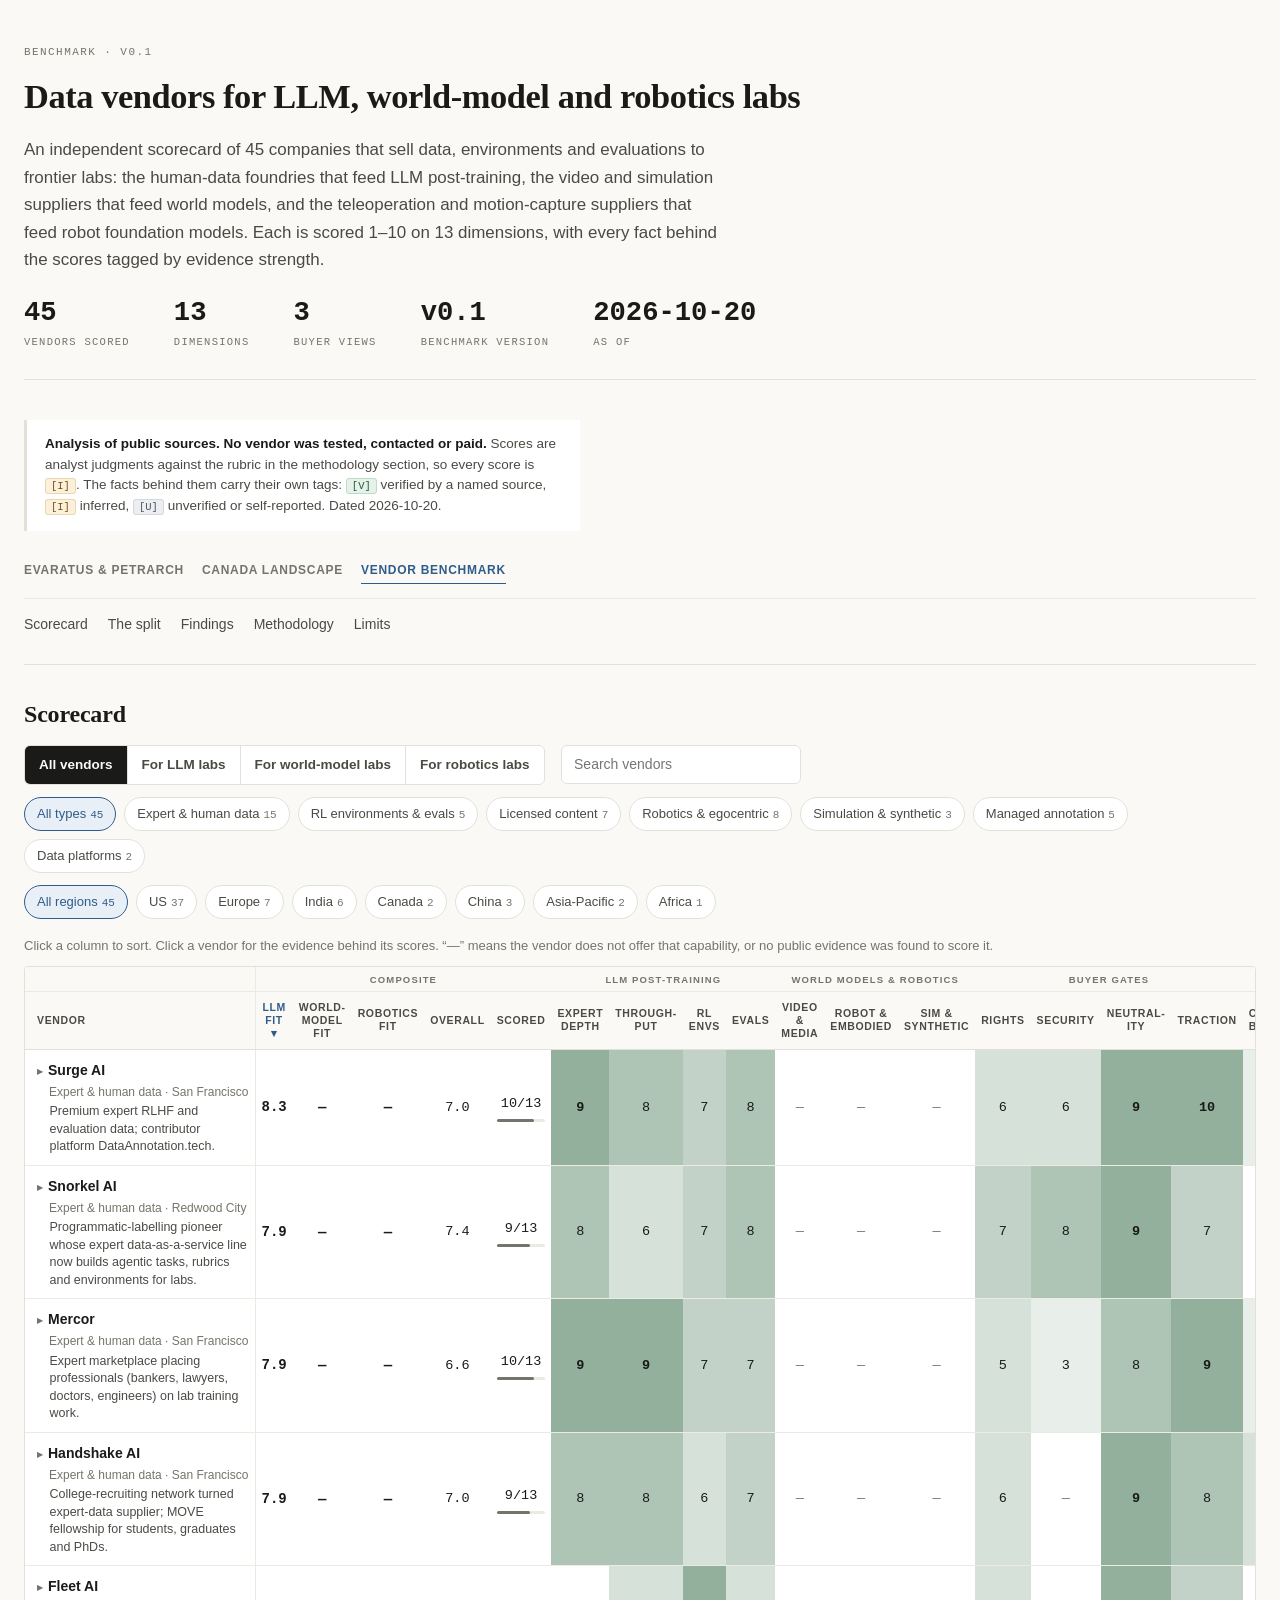
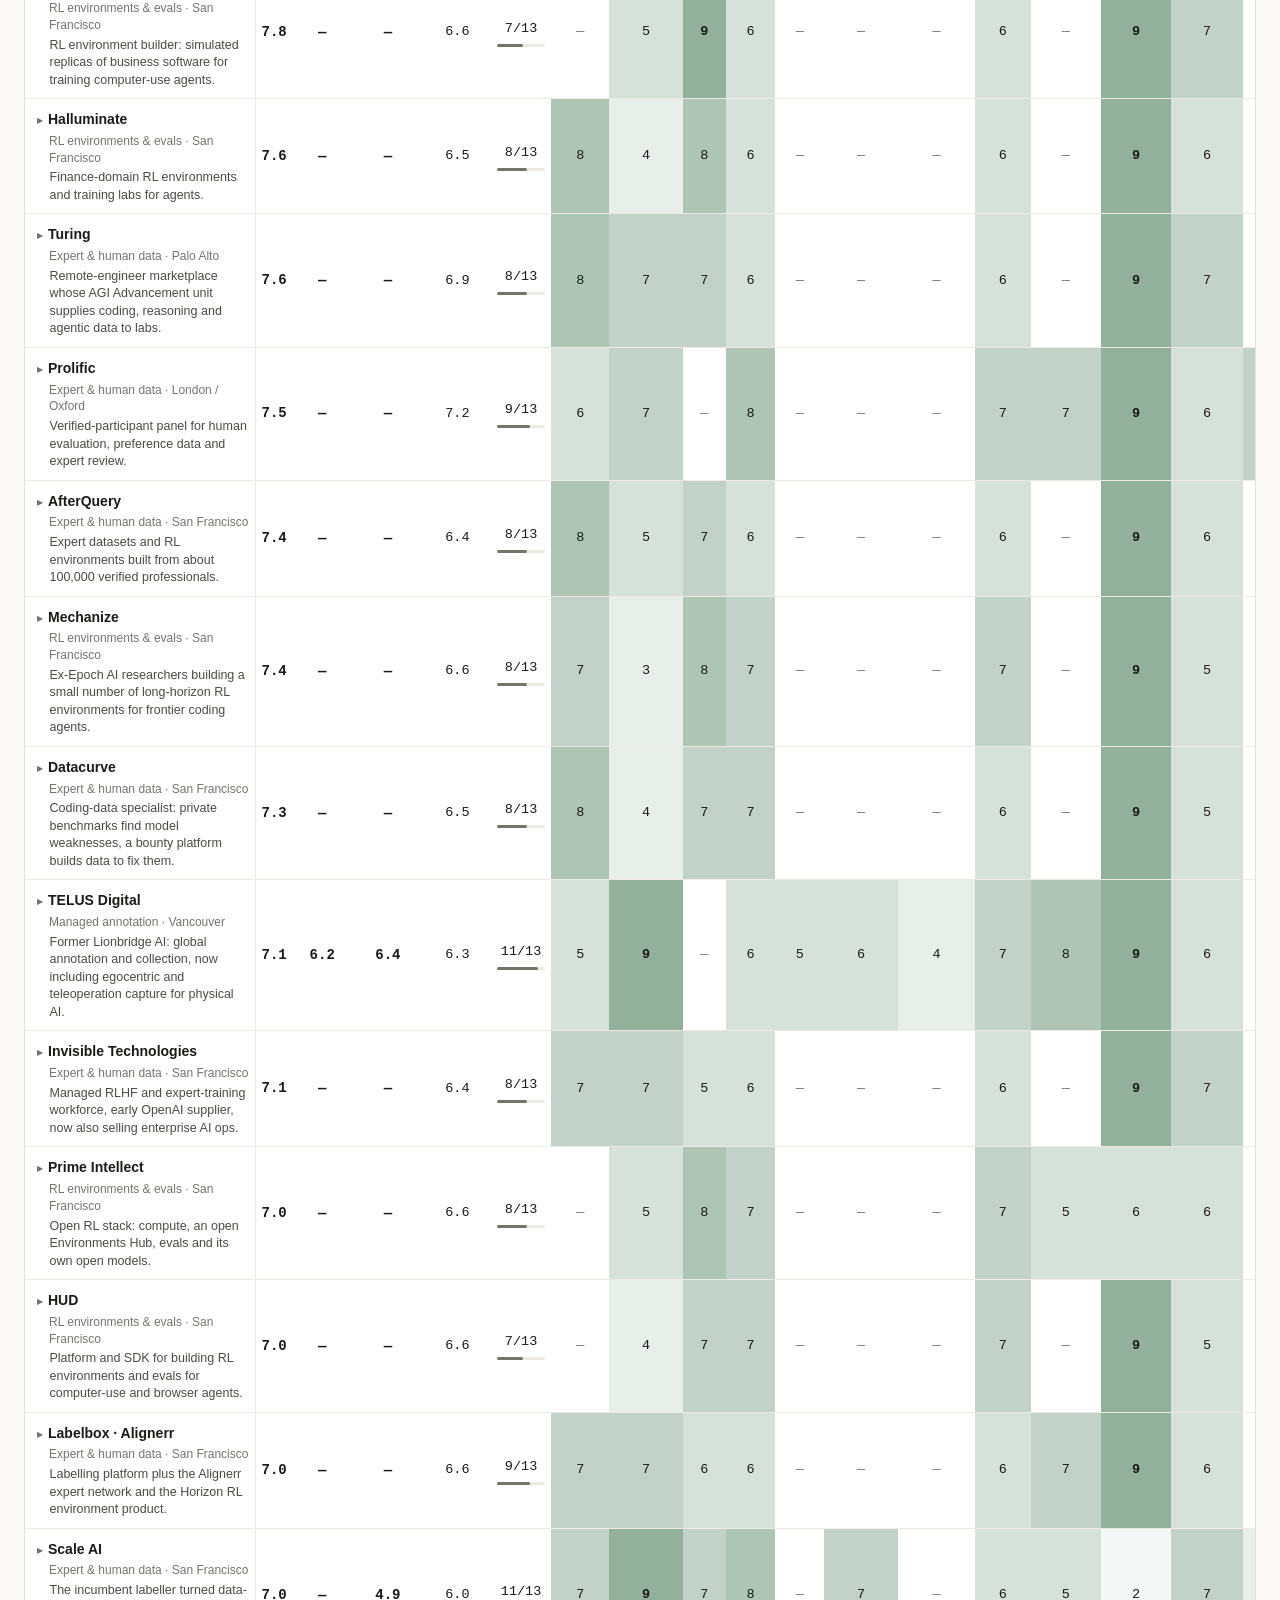
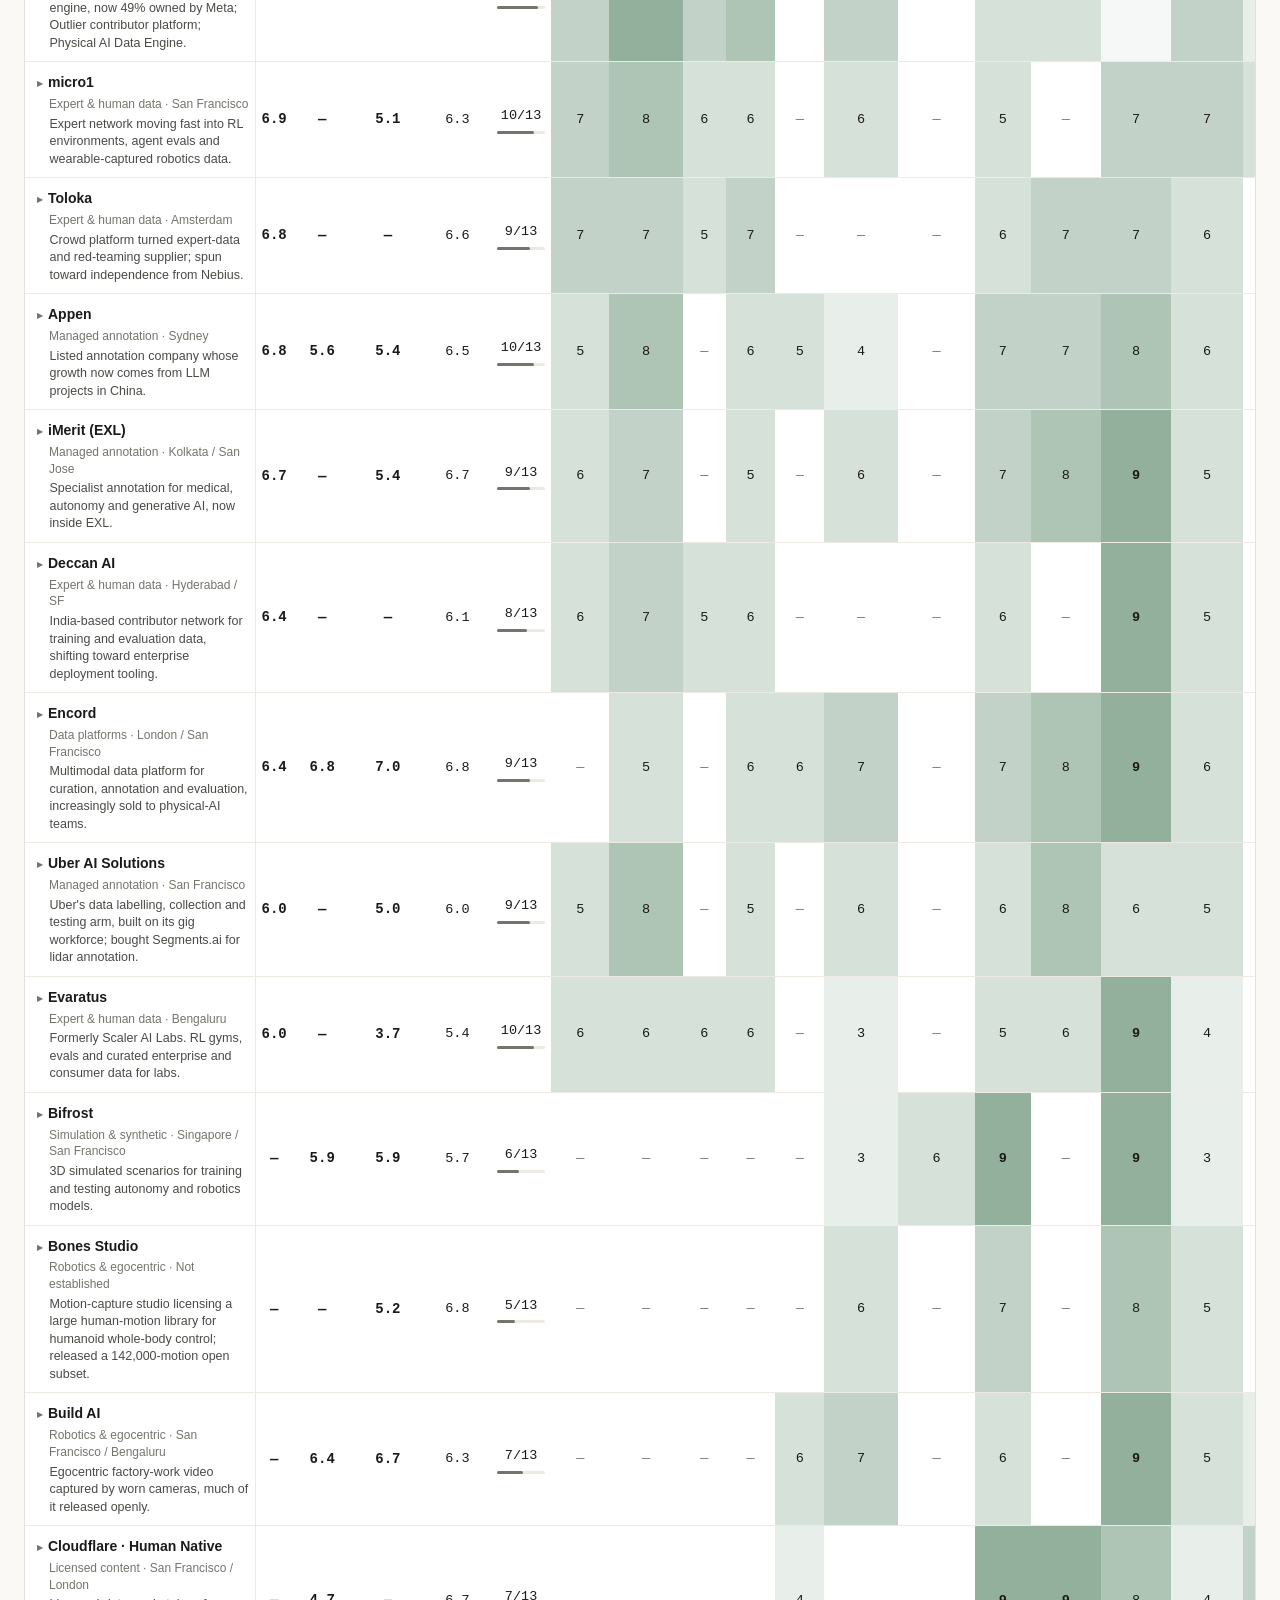
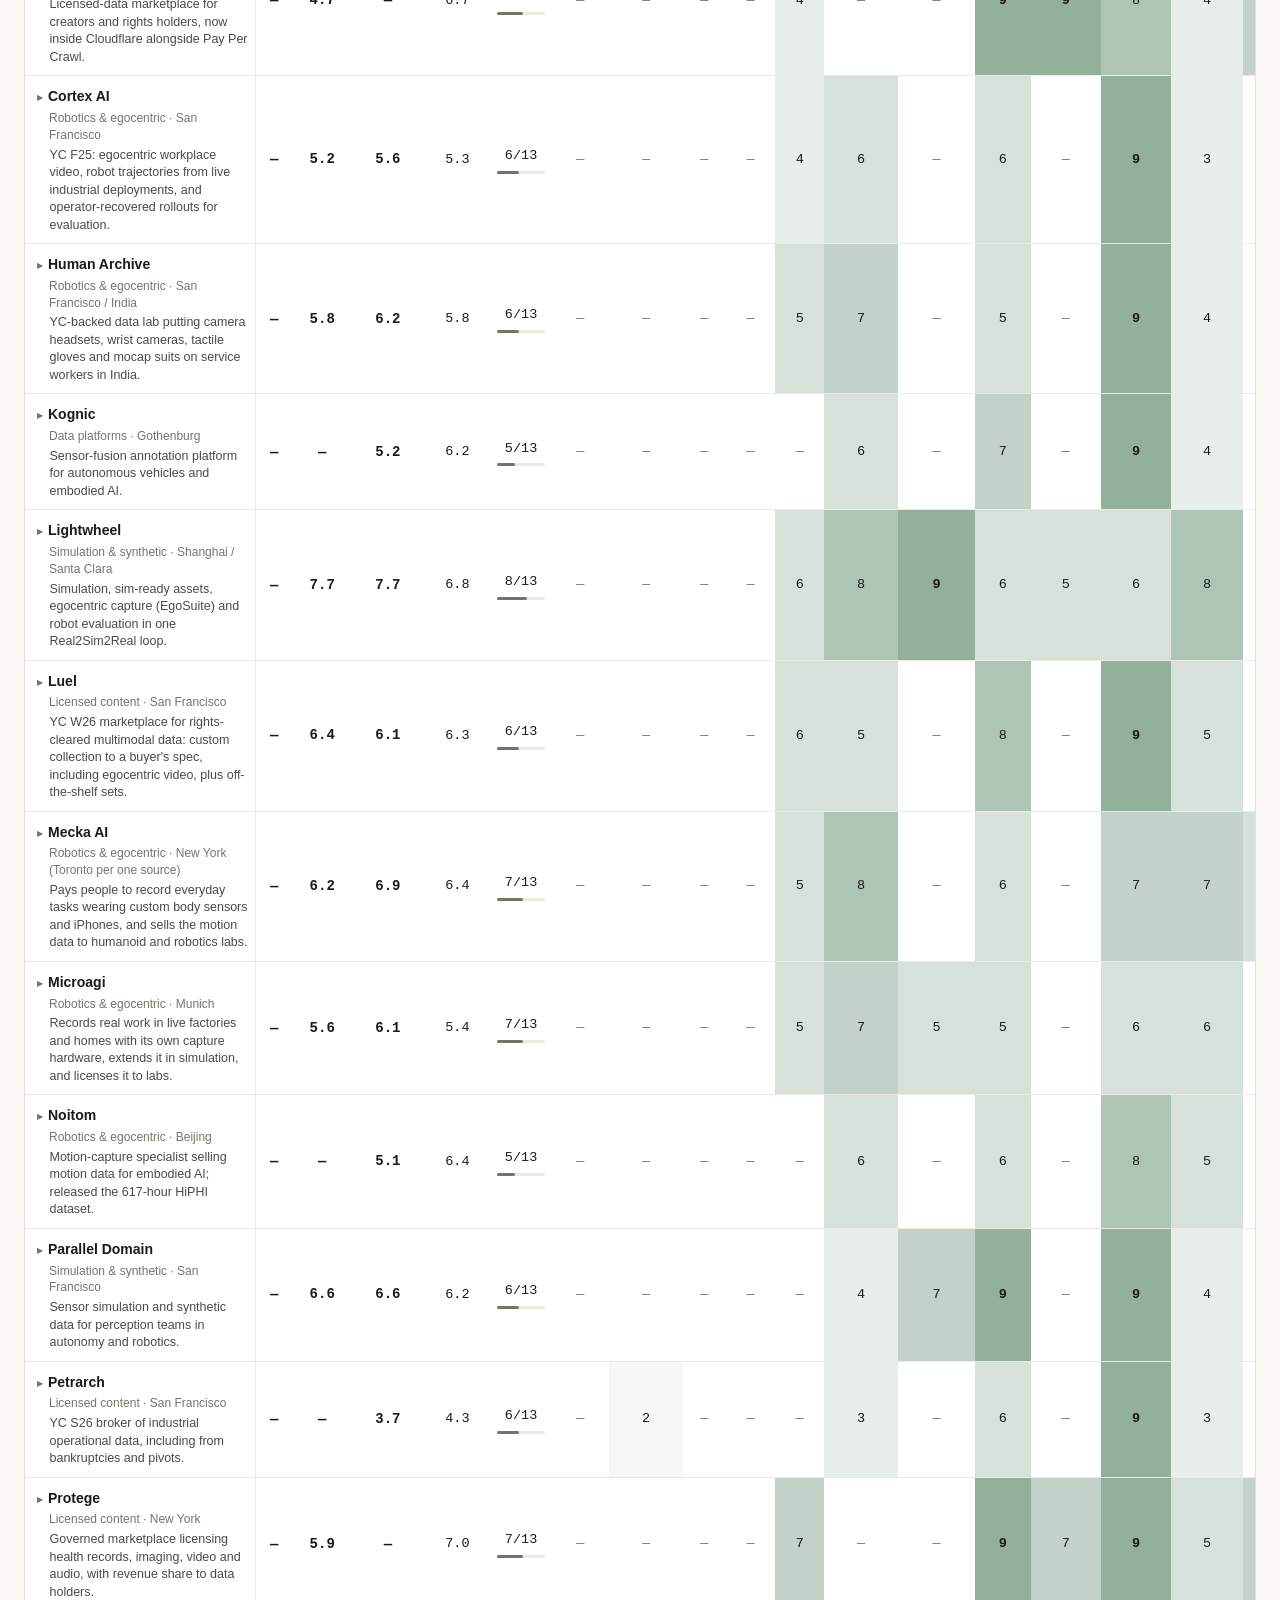
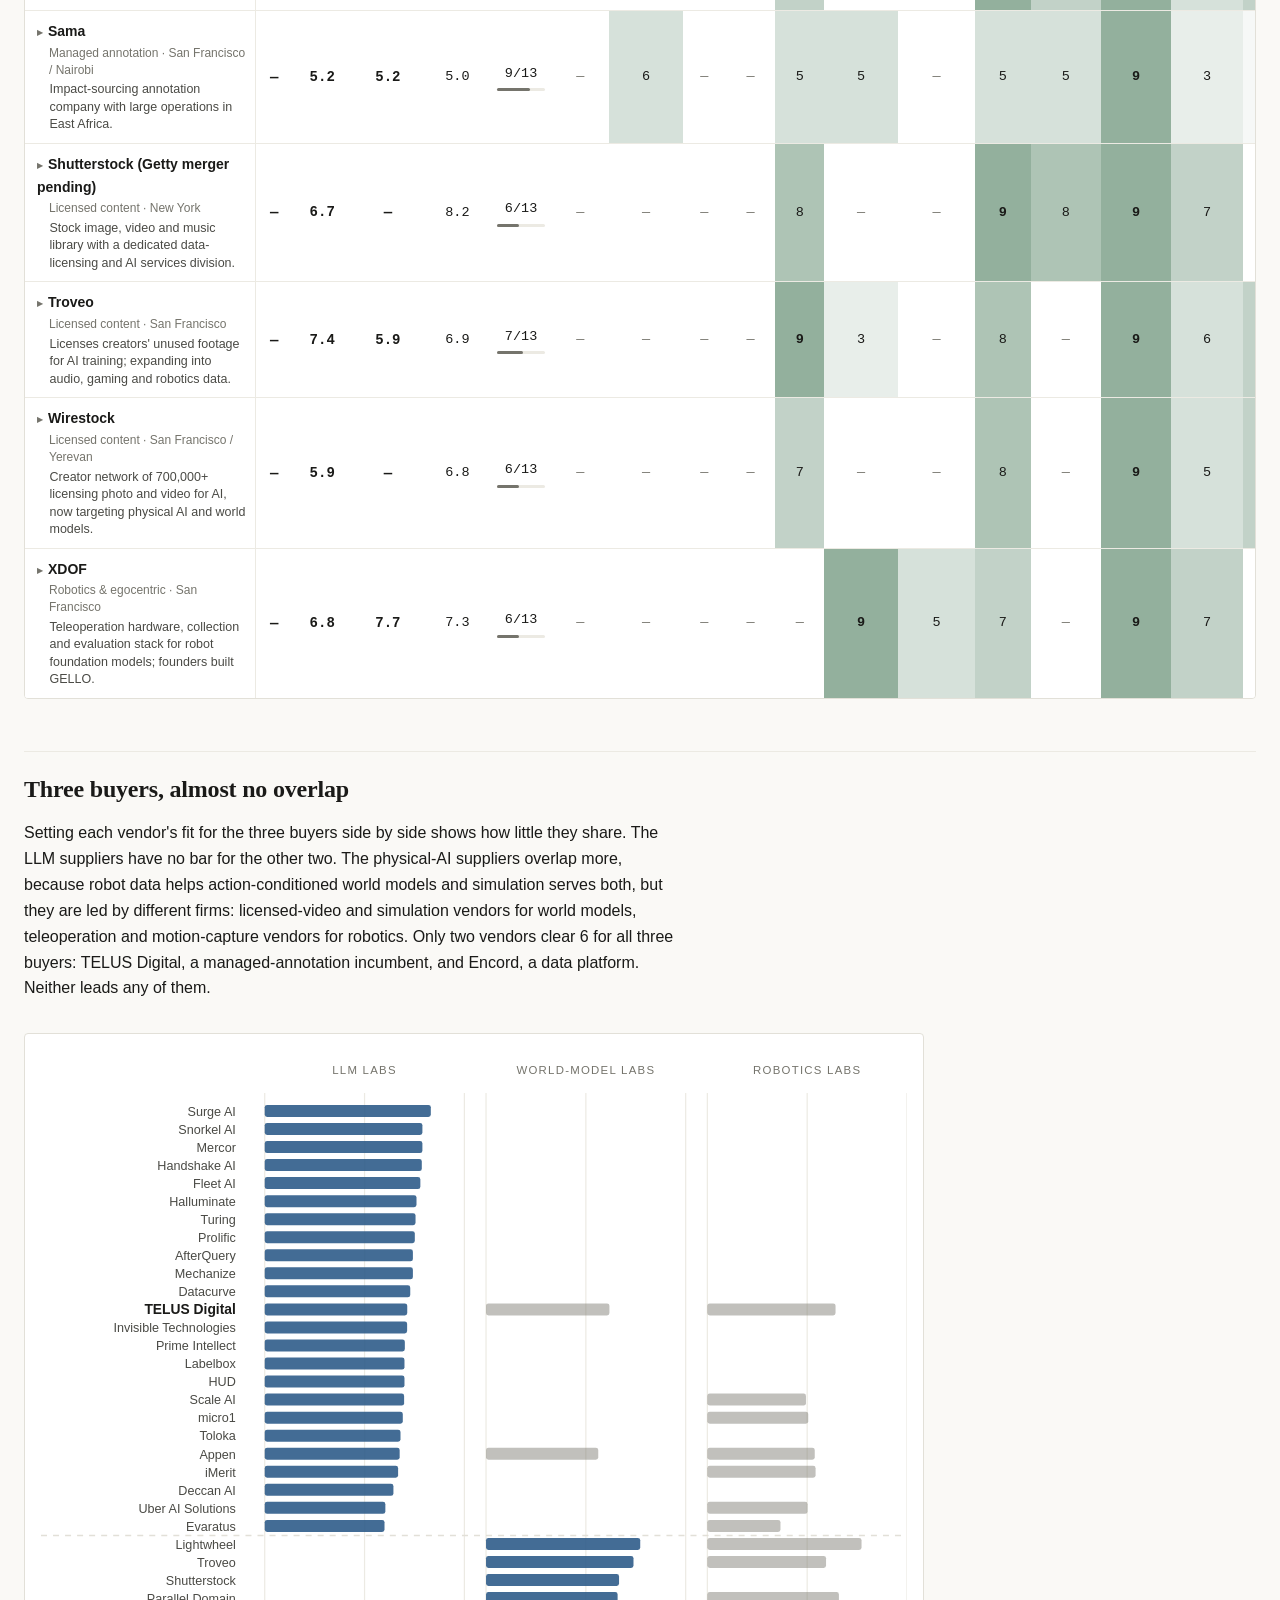
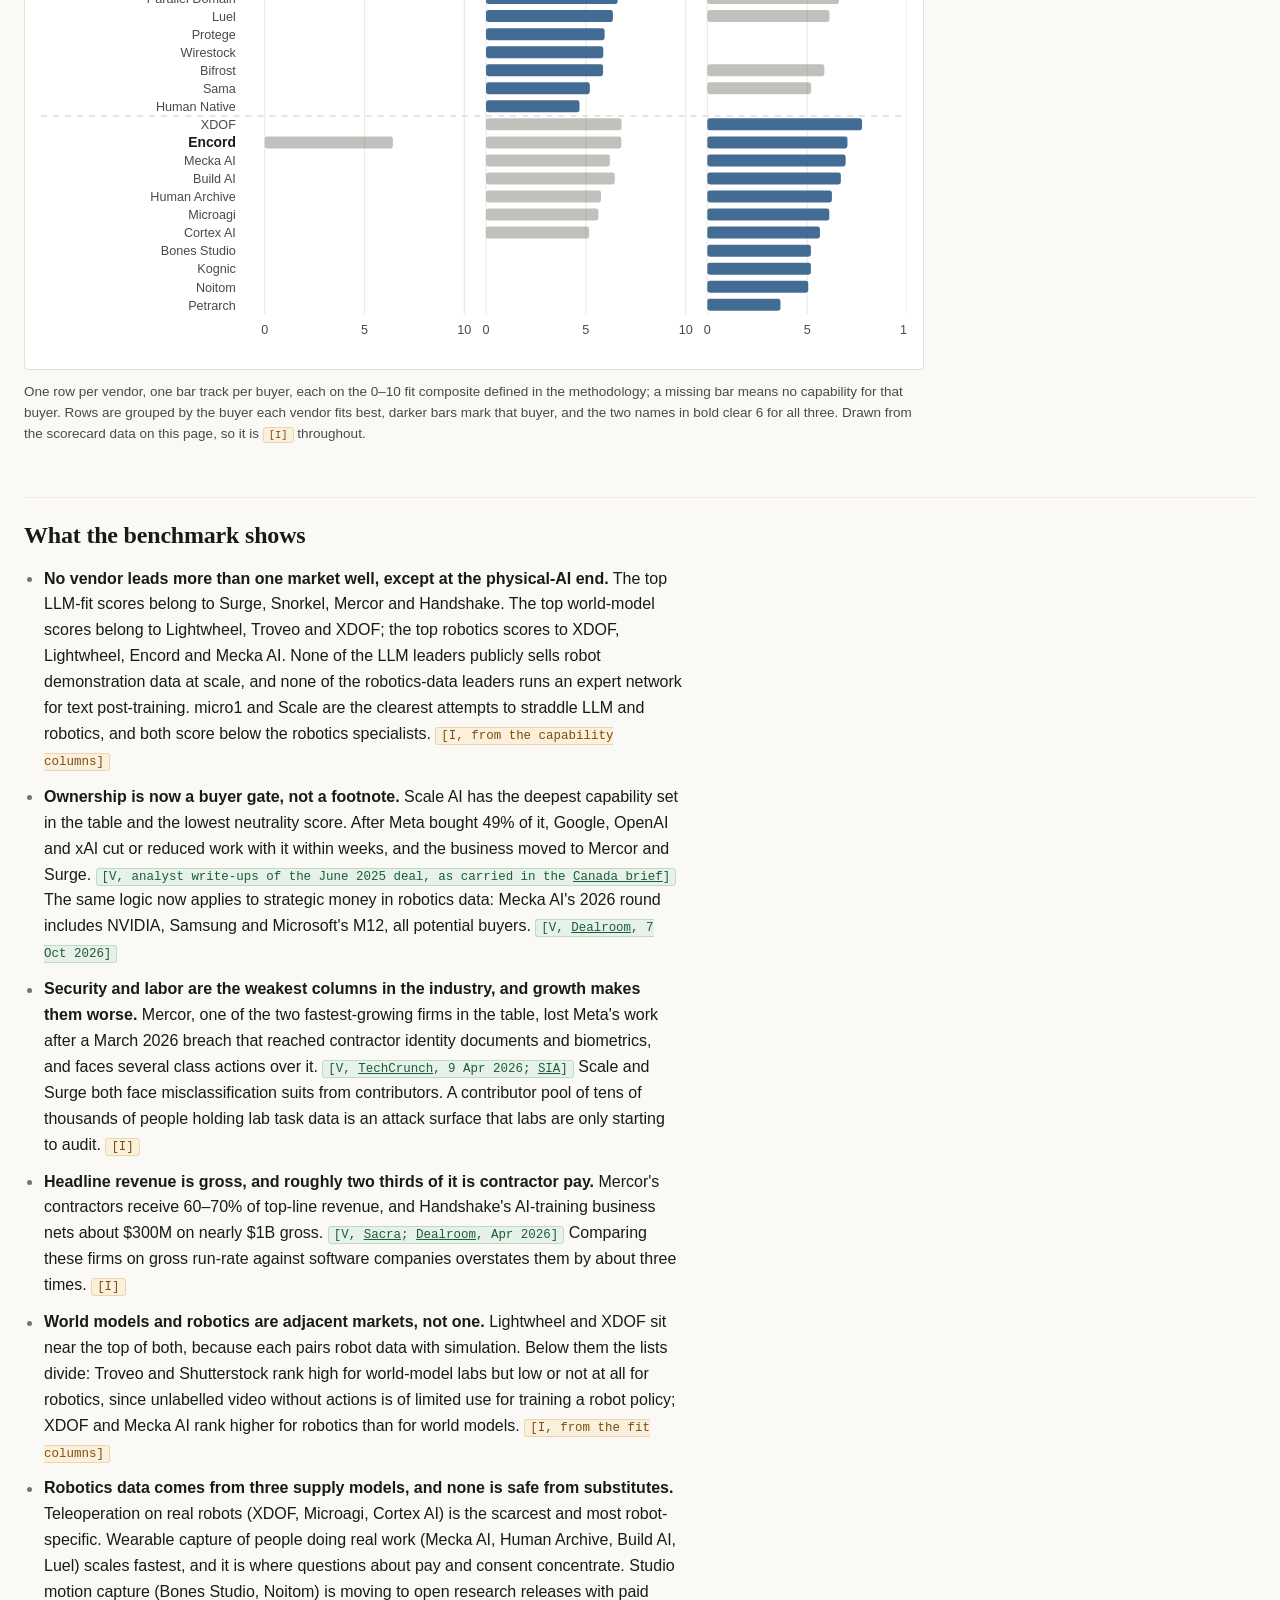
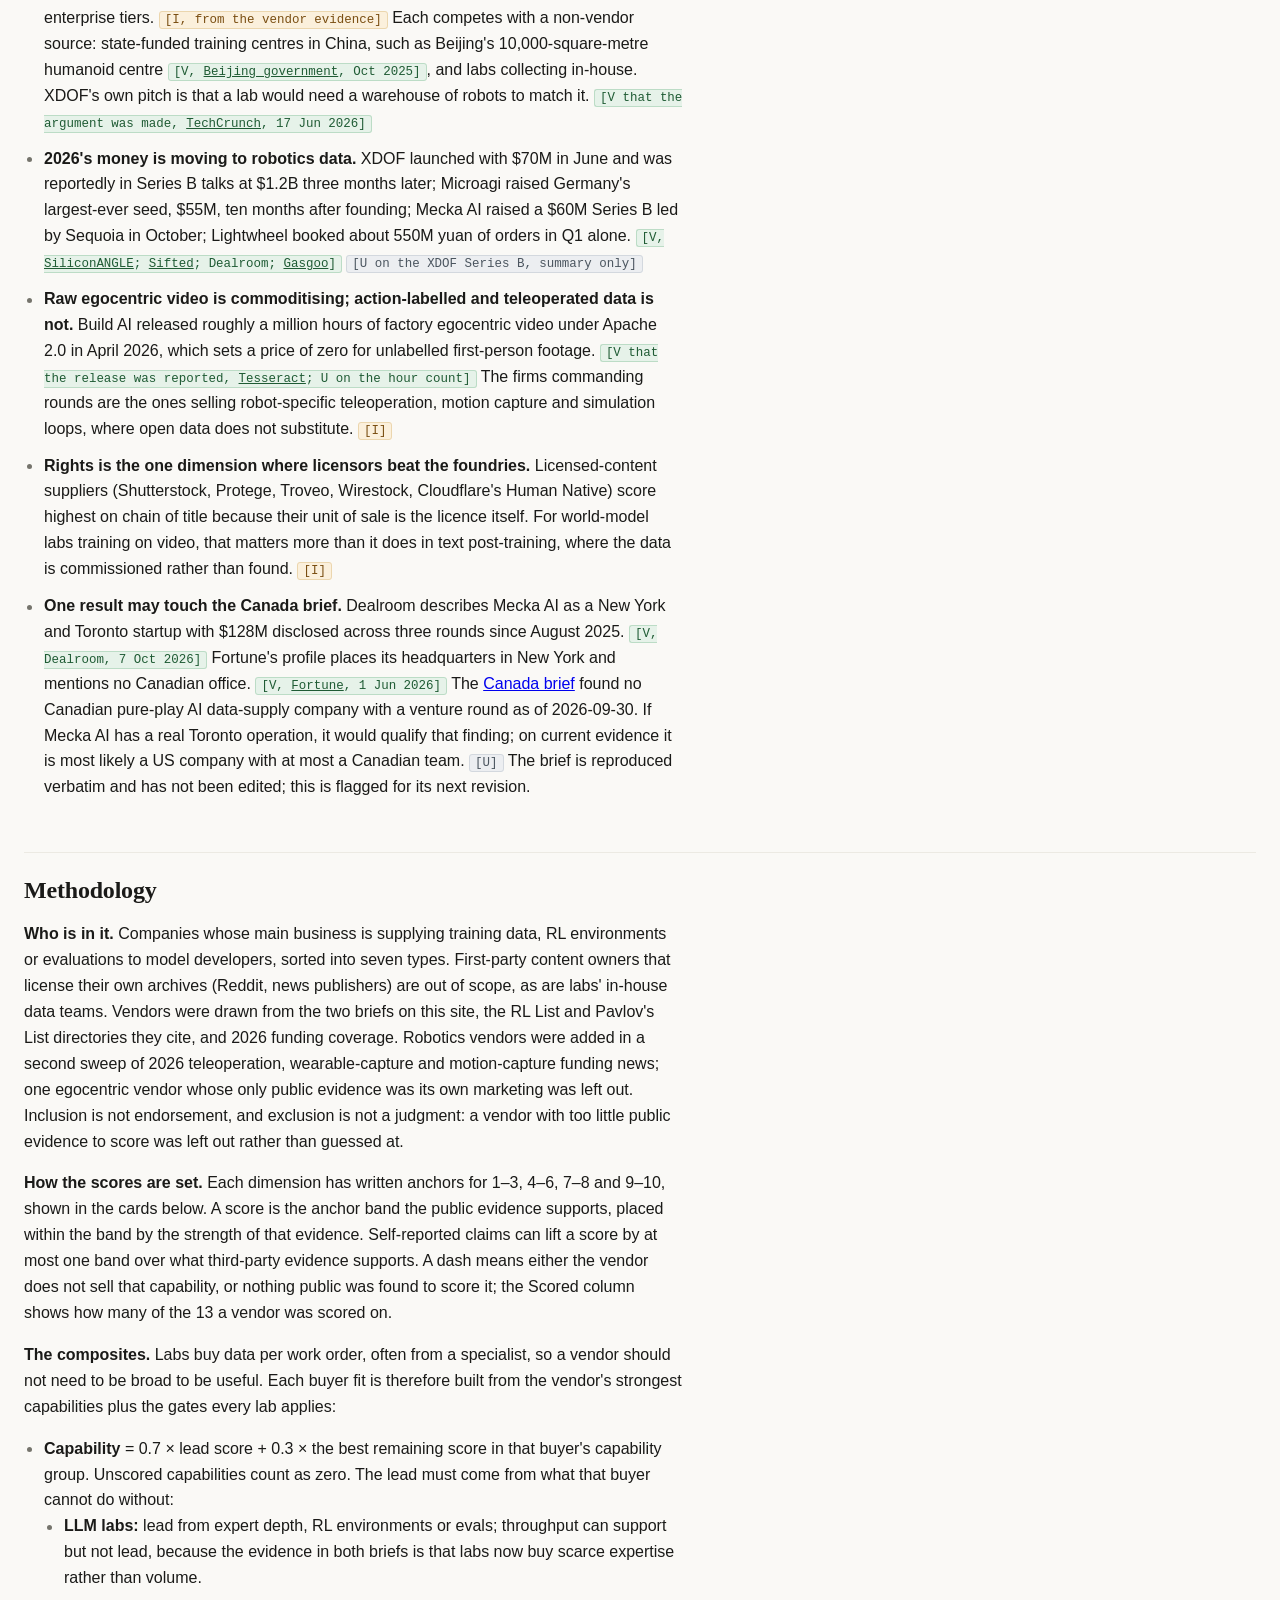
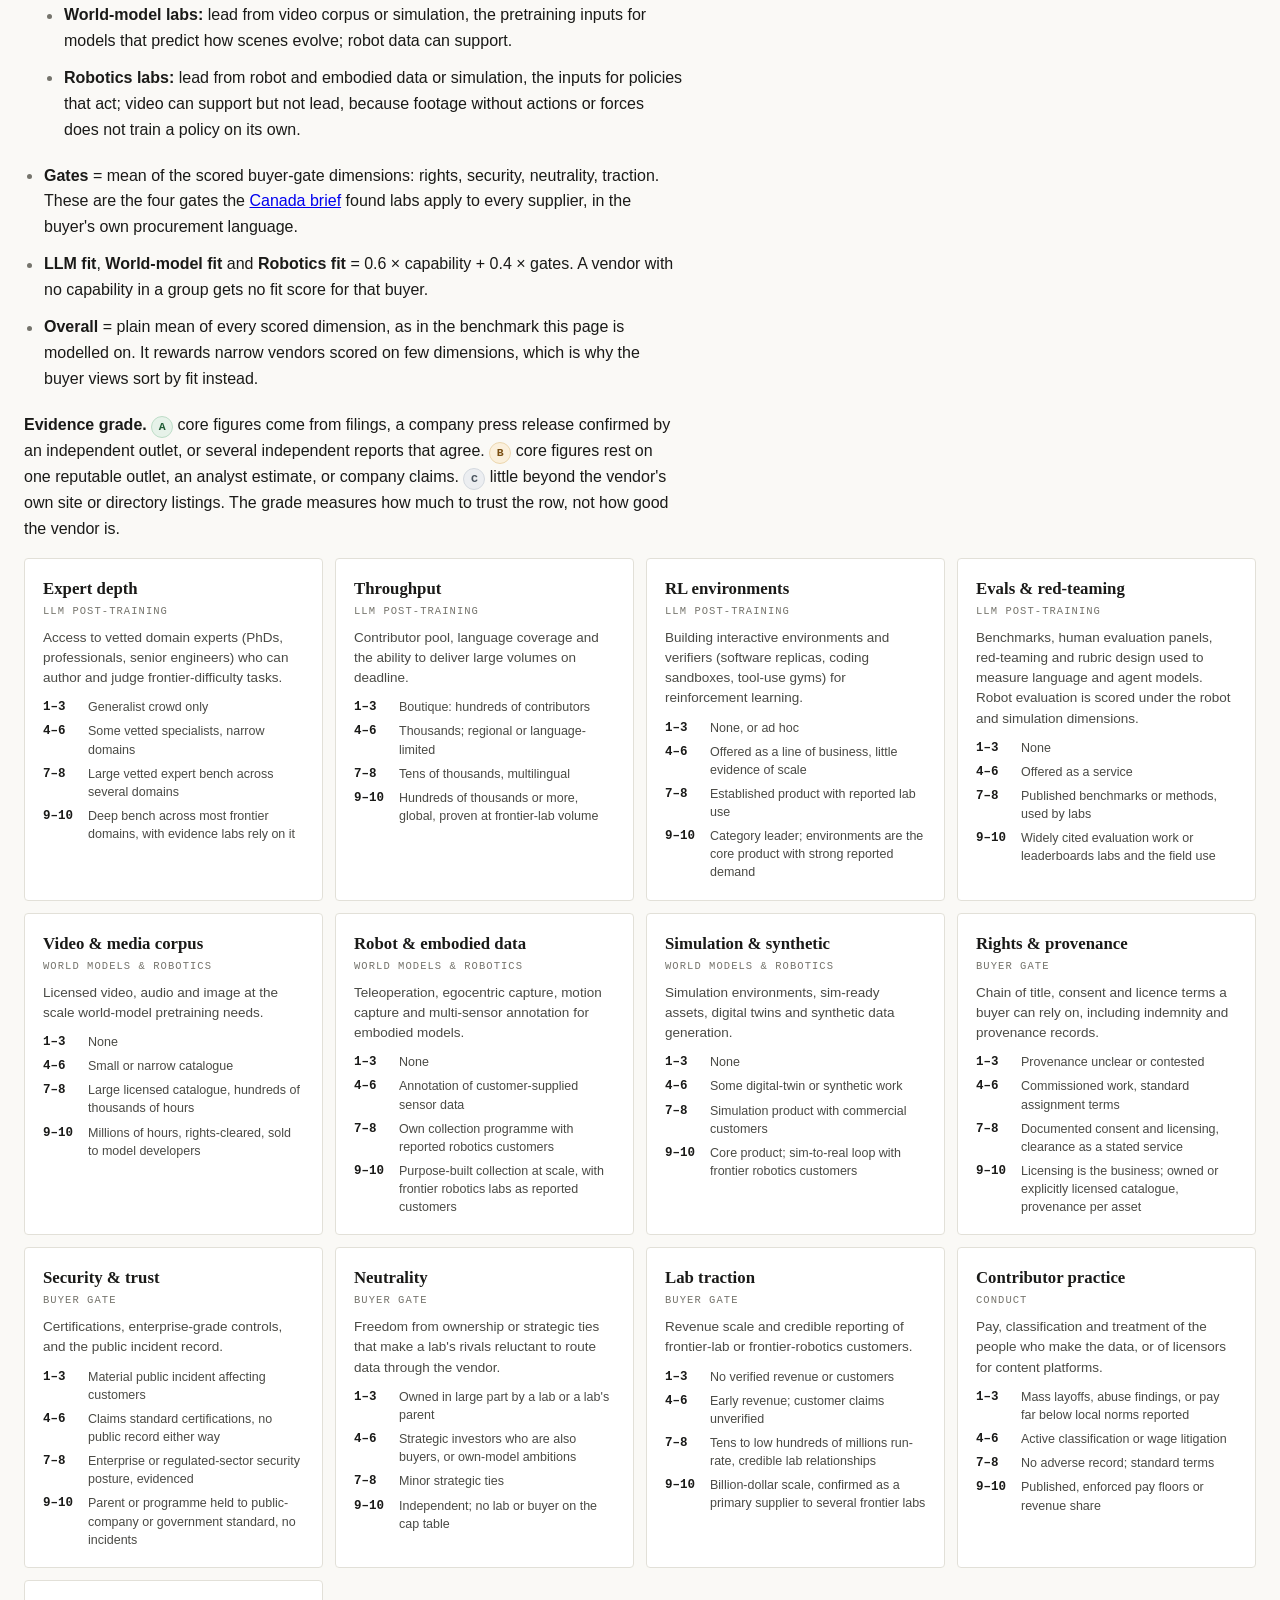
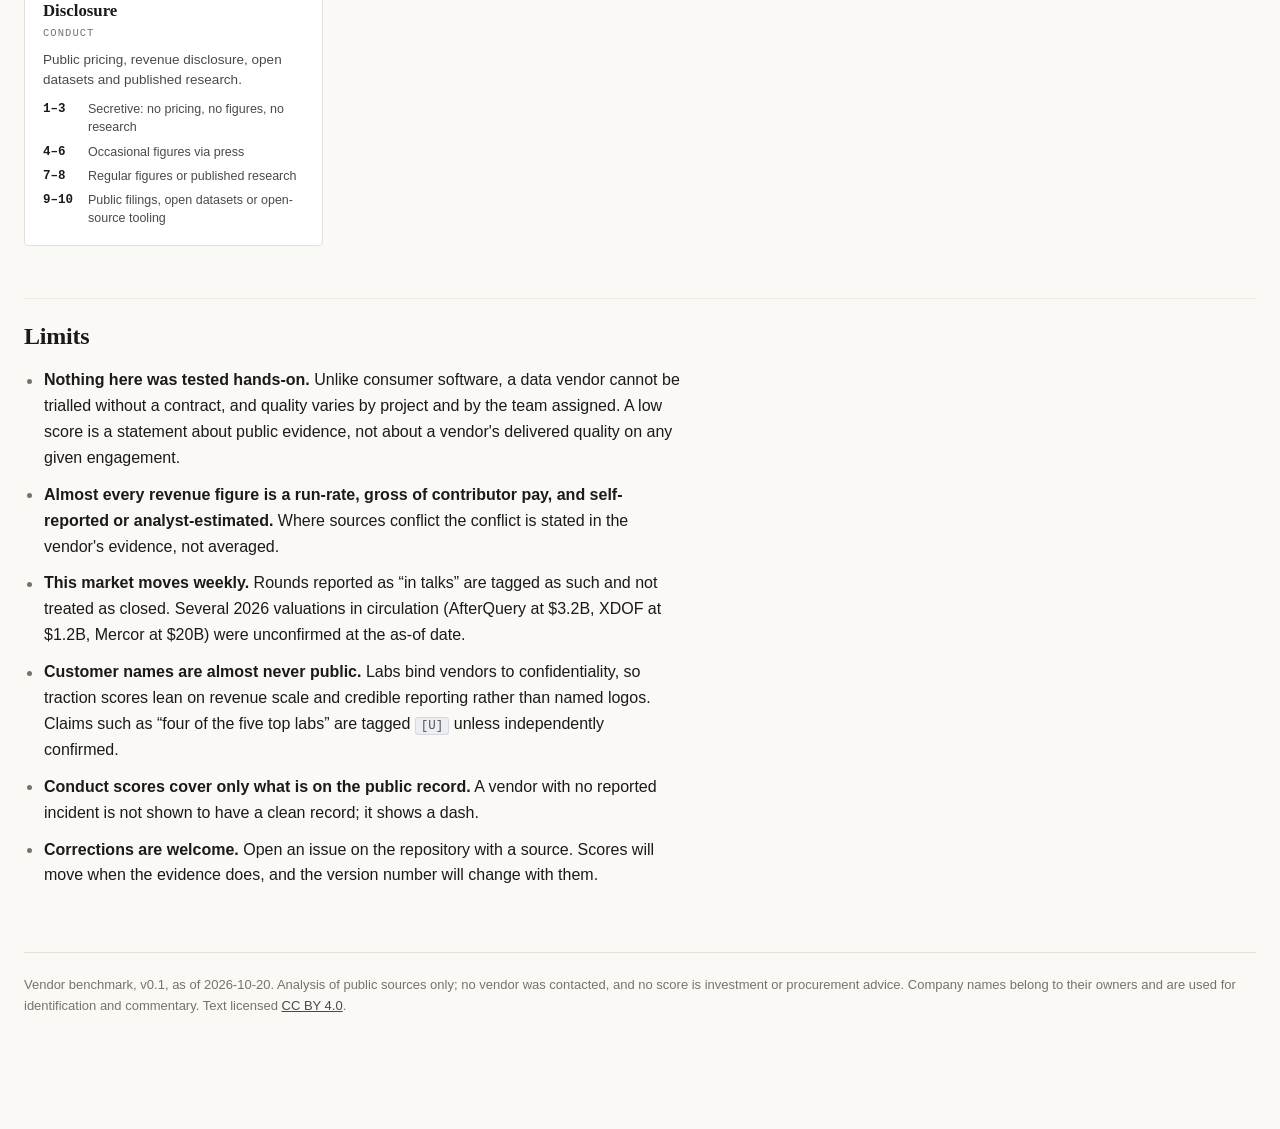
==== docs/benchmark.html @ 9ebf85fd "feat: add data vendor benchmark for LLM, world-model and robotics labs Scores 45 vendors that supply" ====
<!DOCTYPE html>
<html lang="en">
<head>
<meta charset="utf-8">
<meta name="viewport" content="width=device-width, initial-scale=1">
<title>Data Vendor Benchmark</title>
<meta name="description" content="An evidence-tagged benchmark of 45 data vendors that supply frontier LLM labs, world-model labs and robotics labs, scored on 13 dimensions. Analysis of public sources, 2026-10-20.">
<link rel="stylesheet" href="./assets/style.css">
</head>
<body>
<div class="wrap wrap-wide">
<header class="masthead">
<p class="eyebrow">Benchmark &middot; v0.1</p>
<h1>Data vendors for LLM, world-model and robotics labs</h1>
<p class="lede">An independent scorecard of 45 companies that sell data, environments and evaluations to frontier labs: the human-data foundries that feed LLM post-training, the video and simulation suppliers that feed world models, and the teleoperation and motion-capture suppliers that feed robot foundation models. Each is scored 1&ndash;10 on 13 dimensions, with every fact behind the scores tagged by evidence strength.</p>
<div class="stats">
<div class="stat"><span class="v" id="stat-n">45</span><span class="k">Vendors scored</span></div>
<div class="stat"><span class="v">13</span><span class="k">Dimensions</span></div>
<div class="stat"><span class="v">3</span><span class="k">Buyer views</span></div>
<div class="stat"><span class="v">v0.1</span><span class="k">Benchmark version</span></div>
<div class="stat"><span class="v">2026-10-20</span><span class="k">As of</span></div>
</div>
</header>
<p class="provenance"><strong>Analysis of public sources. No vendor was tested, contacted or paid.</strong> Scores are analyst judgments against the rubric in the methodology section, so every score is <span class="ref ref-I">[I]</span>. The facts behind them carry their own tags: <span class="ref ref-V">[V]</span> verified by a named source, <span class="ref ref-I">[I]</span> inferred, <span class="ref ref-U">[U]</span> unverified or self-reported. Dated 2026-10-20.</p>
<nav class="nav nav-brief"><a href="./index.html">Evaratus &amp; Petrarch</a><a href="./canada.html">Canada landscape</a><a href="./benchmark.html" aria-current="page">Vendor benchmark</a></nav>
<nav class="nav"><a href="#scorecard">Scorecard</a><a href="#split">The split</a><a href="#findings">Findings</a><a href="#methodology">Methodology</a><a href="#limits">Limits</a></nav>

<h2 id="scorecard">Scorecard</h2>
<div class="bm-controls">
<div class="seg" role="group" aria-label="Buyer view">
<button type="button" data-view="all" aria-pressed="true">All vendors</button>
<button type="button" data-view="llm" aria-pressed="false">For LLM labs</button>
<button type="button" data-view="wm" aria-pressed="false">For world-model labs</button>
<button type="button" data-view="rb" aria-pressed="false">For robotics labs</button>
</div>
<input class="bm-search" id="bm-search" type="search" placeholder="Search vendors" aria-label="Search vendors">
<div class="chips" id="type-chips" role="group" aria-label="Vendor type"></div>
<div class="chips" id="region-chips" role="group" aria-label="Region"></div>
</div>
<p class="bm-hint" id="bm-hint">Click a column to sort. Click a vendor for the evidence behind its scores. &ldquo;&mdash;&rdquo; means the vendor does not offer that capability, or no public evidence was found to score it.</p>
<div class="table-scroll">
<table class="scorecard" id="scorecard-table">
<thead>
<tr class="groups">
<th class="col-vendor"></th>
<th colspan="5">Composite</th>
<th colspan="4">LLM post-training</th>
<th colspan="3">World models &amp; robotics</th>
<th colspan="4">Buyer gates</th>
<th colspan="2">Conduct</th>
<th></th>
</tr>
<tr id="thead-row"></tr>
</thead>
<tbody id="tbody"></tbody>
</table>
</div>
<noscript><p><strong>The interactive scorecard needs JavaScript.</strong> The scores and sources live in this page's source as a plain data array, readable without running it.</p></noscript>

<h2 id="split">Three buyers, almost no overlap</h2>
<div class="prose">
<p>Setting each vendor's fit for the three buyers side by side shows how little they share. The LLM suppliers have no bar for the other two. The physical-AI suppliers overlap more, because robot data helps action-conditioned world models and simulation serves both, but they are led by different firms: licensed-video and simulation vendors for world models, teleoperation and motion-capture vendors for robotics. Only two vendors clear 6 for all three buyers: TELUS Digital, a managed-annotation incumbent, and Encord, a data platform. Neither leads any of them.</p>
</div>
<figure class="fig"><div class="fig-scroll" id="split-chart"></div><figcaption>One row per vendor, one bar track per buyer, each on the 0&ndash;10 fit composite defined in the methodology; a missing bar means no capability for that buyer. Rows are grouped by the buyer each vendor fits best, darker bars mark that buyer, and the two names in bold clear 6 for all three. Drawn from the scorecard data on this page, so it is <span class="ref ref-I">[I]</span> throughout.</figcaption></figure>

<h2 id="findings">What the benchmark shows</h2>
<div class="prose">
<ul>
<li><strong>No vendor leads more than one market well, except at the physical-AI end.</strong> The top LLM-fit scores belong to Surge, Snorkel, Mercor and Handshake. The top world-model scores belong to Lightwheel, Troveo and XDOF; the top robotics scores to XDOF, Lightwheel, Encord and Mecka AI. None of the LLM leaders publicly sells robot demonstration data at scale, and none of the robotics-data leaders runs an expert network for text post-training. micro1 and Scale are the clearest attempts to straddle LLM and robotics, and both score below the robotics specialists. <span class="btag btag-I">[I, from the capability columns]</span></li>
<li><strong>Ownership is now a buyer gate, not a footnote.</strong> Scale AI has the deepest capability set in the table and the lowest neutrality score. After Meta bought 49% of it, Google, OpenAI and xAI cut or reduced work with it within weeks, and the business moved to Mercor and Surge. <span class="btag btag-V">[V, analyst write-ups of the June 2025 deal, as carried in the <a href="./canada-buying.html">Canada brief</a>]</span> The same logic now applies to strategic money in robotics data: Mecka AI's 2026 round includes NVIDIA, Samsung and Microsoft's M12, all potential buyers. <span class="btag btag-V">[V, <a href="https://dealroom.co/news/160699-mecka-raises-60m-series-b-to-turn-human-motion-into-robot-training-data/" target="_blank" rel="noopener noreferrer">Dealroom</a>, 7 Oct 2026]</span></li>
<li><strong>Security and labor are the weakest columns in the industry, and growth makes them worse.</strong> Mercor, one of the two fastest-growing firms in the table, lost Meta's work after a March 2026 breach that reached contractor identity documents and biometrics, and faces several class actions over it. <span class="btag btag-V">[V, <a href="https://techcrunch.com/2026/04/09/after-data-breach-10b-valued-startup-mercor-is-having-a-month" target="_blank" rel="noopener noreferrer">TechCrunch</a>, 9 Apr 2026; <a href="https://www.staffingindustry.com/news/global-daily-news/ai-staffing-firm-mercor-faces-lawsuits-over-data-breach" target="_blank" rel="noopener noreferrer">SIA</a>]</span> Scale and Surge both face misclassification suits from contributors. A contributor pool of tens of thousands of people holding lab task data is an attack surface that labs are only starting to audit. <span class="btag btag-I">[I]</span></li>
<li><strong>Headline revenue is gross, and roughly two thirds of it is contractor pay.</strong> Mercor's contractors receive 60&ndash;70% of top-line revenue, and Handshake's AI-training business nets about $300M on nearly $1B gross. <span class="btag btag-V">[V, <a href="https://sacra.com/c/mercor/" target="_blank" rel="noopener noreferrer">Sacra</a>; <a href="https://dealroom.co/news/127345-handshakes-arr-crosses-1b-as-ai-training-revenue-surges/" target="_blank" rel="noopener noreferrer">Dealroom</a>, Apr 2026]</span> Comparing these firms on gross run-rate against software companies overstates them by about three times. <span class="btag btag-I">[I]</span></li>
<li><strong>World models and robotics are adjacent markets, not one.</strong> Lightwheel and XDOF sit near the top of both, because each pairs robot data with simulation. Below them the lists divide: Troveo and Shutterstock rank high for world-model labs but low or not at all for robotics, since unlabelled video without actions is of limited use for training a robot policy; XDOF and Mecka AI rank higher for robotics than for world models. <span class="btag btag-I">[I, from the fit columns]</span></li>
<li><strong>Robotics data comes from three supply models, and none is safe from substitutes.</strong> Teleoperation on real robots (XDOF, Microagi, Cortex AI) is the scarcest and most robot-specific. Wearable capture of people doing real work (Mecka AI, Human Archive, Build AI, Luel) scales fastest, and it is where questions about pay and consent concentrate. Studio motion capture (Bones Studio, Noitom) is moving to open research releases with paid enterprise tiers. <span class="btag btag-I">[I, from the vendor evidence]</span> Each competes with a non-vendor source: state-funded training centres in China, such as Beijing's 10,000-square-metre humanoid centre <span class="btag btag-V">[V, <a href="https://english.beijing.gov.cn/latest/news/202510/t20251009_4216190.html" target="_blank" rel="noopener noreferrer">Beijing government</a>, Oct 2025]</span>, and labs collecting in-house. XDOF's own pitch is that a lab would need a warehouse of robots to match it. <span class="btag btag-V">[V that the argument was made, <a href="https://techcrunch.com/2026/06/17/collecting-robot-training-data-is-dirty-unglamorous-work-some-ai-labs-are-already-paying-xdof-to-do-it/" target="_blank" rel="noopener noreferrer">TechCrunch</a>, 17 Jun 2026]</span></li>
<li><strong>2026's money is moving to robotics data.</strong> XDOF launched with $70M in June and was reportedly in Series B talks at $1.2B three months later; Microagi raised Germany's largest-ever seed, $55M, ten months after founding; Mecka AI raised a $60M Series B led by Sequoia in October; Lightwheel booked about 550M yuan of orders in Q1 alone. <span class="btag btag-V">[V, <a href="https://siliconangle.com/2026/06/17/robotic-teleoperation-data-startup-xdof-launches-70m-funding/" target="_blank" rel="noopener noreferrer">SiliconANGLE</a>; <a href="https://sifted.eu/articles/munich-robotics-startup-microagi-raises-55m-germanys-largest-ever-seed-round" target="_blank" rel="noopener noreferrer">Sifted</a>; Dealroom; <a href="https://autonews.gasgoo.com/articles/news/waic-2026-lightwheel-demonstrates-physical-ai-infrastructure-2078079009186357249" target="_blank" rel="noopener noreferrer">Gasgoo</a>]</span> <span class="btag btag-U">[U on the XDOF Series B, summary only]</span></li>
<li><strong>Raw egocentric video is commoditising; action-labelled and teleoperated data is not.</strong> Build AI released roughly a million hours of factory egocentric video under Apache 2.0 in April 2026, which sets a price of zero for unlabelled first-person footage. <span class="btag btag-V">[V that the release was reported, <a href="https://tesseract.academy/top-5-physical-ai-training-data-providers-in-2026/" target="_blank" rel="noopener noreferrer">Tesseract</a>; U on the hour count]</span> The firms commanding rounds are the ones selling robot-specific teleoperation, motion capture and simulation loops, where open data does not substitute. <span class="btag btag-I">[I]</span></li>
<li><strong>Rights is the one dimension where licensors beat the foundries.</strong> Licensed-content suppliers (Shutterstock, Protege, Troveo, Wirestock, Cloudflare's Human Native) score highest on chain of title because their unit of sale is the licence itself. For world-model labs training on video, that matters more than it does in text post-training, where the data is commissioned rather than found. <span class="btag btag-I">[I]</span></li>
<li><strong>One result may touch the Canada brief.</strong> Dealroom describes Mecka AI as a New York and Toronto startup with $128M disclosed across three rounds since August 2025. <span class="btag btag-V">[V, Dealroom, 7 Oct 2026]</span> Fortune's profile places its headquarters in New York and mentions no Canadian office. <span class="btag btag-V">[V, <a href="https://fortune.com/2026/06/01/mecka-ai-series-a-60-million-robotics-data-training/" target="_blank" rel="noopener noreferrer">Fortune</a>, 1 Jun 2026]</span> The <a href="./canada.html">Canada brief</a> found no Canadian pure-play AI data-supply company with a venture round as of 2026-09-30. If Mecka AI has a real Toronto operation, it would qualify that finding; on current evidence it is most likely a US company with at most a Canadian team. <span class="btag btag-U">[U]</span> The brief is reproduced verbatim and has not been edited; this is flagged for its next revision.</li>
</ul>
</div>

<h2 id="methodology">Methodology</h2>
<div class="prose">
<p><strong>Who is in it.</strong> Companies whose main business is supplying training data, RL environments or evaluations to model developers, sorted into seven types. First-party content owners that license their own archives (Reddit, news publishers) are out of scope, as are labs' in-house data teams. Vendors were drawn from the two briefs on this site, the RL List and Pavlov's List directories they cite, and 2026 funding coverage. Robotics vendors were added in a second sweep of 2026 teleoperation, wearable-capture and motion-capture funding news; one egocentric vendor whose only public evidence was its own marketing was left out. Inclusion is not endorsement, and exclusion is not a judgment: a vendor with too little public evidence to score was left out rather than guessed at.</p>
<p><strong>How the scores are set.</strong> Each dimension has written anchors for 1&ndash;3, 4&ndash;6, 7&ndash;8 and 9&ndash;10, shown in the cards below. A score is the anchor band the public evidence supports, placed within the band by the strength of that evidence. Self-reported claims can lift a score by at most one band over what third-party evidence supports. A dash means either the vendor does not sell that capability, or nothing public was found to score it; the Scored column shows how many of the 13 a vendor was scored on.</p>
<p><strong>The composites.</strong> Labs buy data per work order, often from a specialist, so a vendor should not need to be broad to be useful. Each buyer fit is therefore built from the vendor's strongest capabilities plus the gates every lab applies:</p>
<ul>
<li><strong>Capability</strong> = 0.7 &times; lead score + 0.3 &times; the best remaining score in that buyer's capability group. Unscored capabilities count as zero. The lead must come from what that buyer cannot do without:
<ul>
<li><strong>LLM labs:</strong> lead from expert depth, RL environments or evals; throughput can support but not lead, because the evidence in both briefs is that labs now buy scarce expertise rather than volume.</li>
<li><strong>World-model labs:</strong> lead from video corpus or simulation, the pretraining inputs for models that predict how scenes evolve; robot data can support.</li>
<li><strong>Robotics labs:</strong> lead from robot and embodied data or simulation, the inputs for policies that act; video can support but not lead, because footage without actions or forces does not train a policy on its own.</li>
</ul></li>
<li><strong>Gates</strong> = mean of the scored buyer-gate dimensions: rights, security, neutrality, traction. These are the four gates the <a href="./canada-buying.html">Canada brief</a> found labs apply to every supplier, in the buyer's own procurement language.</li>
<li><strong>LLM fit</strong>, <strong>World-model fit</strong> and <strong>Robotics fit</strong> = 0.6 &times; capability + 0.4 &times; gates. A vendor with no capability in a group gets no fit score for that buyer.</li>
<li><strong>Overall</strong> = plain mean of every scored dimension, as in the benchmark this page is modelled on. It rewards narrow vendors scored on few dimensions, which is why the buyer views sort by fit instead.</li>
</ul>
<p><strong>Evidence grade.</strong> <span class="grade grade-A">A</span> core figures come from filings, a company press release confirmed by an independent outlet, or several independent reports that agree. <span class="grade grade-B">B</span> core figures rest on one reputable outlet, an analyst estimate, or company claims. <span class="grade grade-C">C</span> little beyond the vendor's own site or directory listings. The grade measures how much to trust the row, not how good the vendor is.</p>
</div>
<div class="method-grid" id="method-grid"></div>

<h2 id="limits">Limits</h2>
<div class="prose">
<ul>
<li><strong>Nothing here was tested hands-on.</strong> Unlike consumer software, a data vendor cannot be trialled without a contract, and quality varies by project and by the team assigned. A low score is a statement about public evidence, not about a vendor's delivered quality on any given engagement.</li>
<li><strong>Almost every revenue figure is a run-rate, gross of contributor pay, and self-reported or analyst-estimated.</strong> Where sources conflict the conflict is stated in the vendor's evidence, not averaged.</li>
<li><strong>This market moves weekly.</strong> Rounds reported as &ldquo;in talks&rdquo; are tagged as such and not treated as closed. Several 2026 valuations in circulation (AfterQuery at $3.2B, XDOF at $1.2B, Mercor at $20B) were unconfirmed at the as-of date.</li>
<li><strong>Customer names are almost never public.</strong> Labs bind vendors to confidentiality, so traction scores lean on revenue scale and credible reporting rather than named logos. Claims such as &ldquo;four of the five top labs&rdquo; are tagged <span class="ref ref-U">[U]</span> unless independently confirmed.</li>
<li><strong>Conduct scores cover only what is on the public record.</strong> A vendor with no reported incident is not shown to have a clean record; it shows a dash.</li>
<li><strong>Corrections are welcome.</strong> Open an issue on the repository with a source. Scores will move when the evidence does, and the version number will change with them.</li>
</ul>
</div>

<footer class="foot"><p>Vendor benchmark, v0.1, as of 2026-10-20. Analysis of public sources only; no vendor was contacted, and no score is investment or procurement advice. Company names belong to their owners and are used for identification and commentary. Text licensed <a href="https://creativecommons.org/licenses/by/4.0/">CC BY 4.0</a>.</p></footer>
</div>

<script>
"use strict";

/* ---------------------------------------------------------------------
   Dimensions. Groups: llm and wm are capability groups; gate feeds both
   fit composites; conduct counts only toward Overall.
   --------------------------------------------------------------------- */
const DIMS = [
  { k:"expert", n:"Expert depth", h:"Expert\ndepth", g:"llm",
    d:"Access to vetted domain experts (PhDs, professionals, senior engineers) who can author and judge frontier-difficulty tasks.",
    a:["Generalist crowd only","Some vetted specialists, narrow domains","Large vetted expert bench across several domains","Deep bench across most frontier domains, with evidence labs rely on it"] },
  { k:"scale", n:"Throughput", h:"Through-\nput", g:"llm",
    d:"Contributor pool, language coverage and the ability to deliver large volumes on deadline.",
    a:["Boutique: hundreds of contributors","Thousands; regional or language-limited","Tens of thousands, multilingual","Hundreds of thousands or more, global, proven at frontier-lab volume"] },
  { k:"rlenv", n:"RL environments", h:"RL\nenvs", g:"llm",
    d:"Building interactive environments and verifiers (software replicas, coding sandboxes, tool-use gyms) for reinforcement learning.",
    a:["None, or ad hoc","Offered as a line of business, little evidence of scale","Established product with reported lab use","Category leader; environments are the core product with strong reported demand"] },
  { k:"evals", n:"Evals & red-teaming", h:"Evals", g:"llm",
    d:"Benchmarks, human evaluation panels, red-teaming and rubric design used to measure language and agent models. Robot evaluation is scored under the robot and simulation dimensions.",
    a:["None","Offered as a service","Published benchmarks or methods, used by labs","Widely cited evaluation work or leaderboards labs and the field use"] },
  { k:"video", n:"Video & media corpus", h:"Video &\nmedia", g:"wm",
    d:"Licensed video, audio and image at the scale world-model pretraining needs.",
    a:["None","Small or narrow catalogue","Large licensed catalogue, hundreds of thousands of hours","Millions of hours, rights-cleared, sold to model developers"] },
  { k:"robot", n:"Robot & embodied data", h:"Robot &\nembodied", g:"wm",
    d:"Teleoperation, egocentric capture, motion capture and multi-sensor annotation for embodied models.",
    a:["None","Annotation of customer-supplied sensor data","Own collection programme with reported robotics customers","Purpose-built collection at scale, with frontier robotics labs as reported customers"] },
  { k:"sim", n:"Simulation & synthetic", h:"Sim &\nsynthetic", g:"wm",
    d:"Simulation environments, sim-ready assets, digital twins and synthetic data generation.",
    a:["None","Some digital-twin or synthetic work","Simulation product with commercial customers","Core product; sim-to-real loop with frontier robotics customers"] },
  { k:"rights", n:"Rights & provenance", h:"Rights", g:"gate",
    d:"Chain of title, consent and licence terms a buyer can rely on, including indemnity and provenance records.",
    a:["Provenance unclear or contested","Commissioned work, standard assignment terms","Documented consent and licensing, clearance as a stated service","Licensing is the business; owned or explicitly licensed catalogue, provenance per asset"] },
  { k:"security", n:"Security & trust", h:"Security", g:"gate",
    d:"Certifications, enterprise-grade controls, and the public incident record.",
    a:["Material public incident affecting customers","Claims standard certifications, no public record either way","Enterprise or regulated-sector security posture, evidenced","Parent or programme held to public-company or government standard, no incidents"] },
  { k:"neutral", n:"Neutrality", h:"Neutral-\nity", g:"gate",
    d:"Freedom from ownership or strategic ties that make a lab's rivals reluctant to route data through the vendor.",
    a:["Owned in large part by a lab or a lab's parent","Strategic investors who are also buyers, or own-model ambitions","Minor strategic ties","Independent; no lab or buyer on the cap table"] },
  { k:"traction", n:"Lab traction", h:"Traction", g:"gate",
    d:"Revenue scale and credible reporting of frontier-lab or frontier-robotics customers.",
    a:["No verified revenue or customers","Early revenue; customer claims unverified","Tens to low hundreds of millions run-rate, credible lab relationships","Billion-dollar scale, confirmed as a primary supplier to several frontier labs"] },
  { k:"labor", n:"Contributor practice", h:"Contri-\nbutors", g:"conduct",
    d:"Pay, classification and treatment of the people who make the data, or of licensors for content platforms.",
    a:["Mass layoffs, abuse findings, or pay far below local norms reported","Active classification or wage litigation","No adverse record; standard terms","Published, enforced pay floors or revenue share"] },
  { k:"transparency", n:"Disclosure", h:"Disclo-\nsure", g:"conduct",
    d:"Public pricing, revenue disclosure, open datasets and published research.",
    a:["Secretive: no pricing, no figures, no research","Occasional figures via press","Regular figures or published research","Public filings, open datasets or open-source tooling"] }
];
const DIM_KEYS = DIMS.map(d => d.k);
const GROUP_LABEL = { llm:"LLM post-training", wm:"World models & robotics", gate:"Buyer gate", conduct:"Conduct" };

const TYPES = {
  human:"Expert & human data", rl:"RL environments & evals", license:"Licensed content",
  physical:"Robotics & egocentric", sim:"Simulation & synthetic", managed:"Managed annotation", platform:"Data platforms"
};
const REGIONS = ["US","Europe","India","Canada","China","Asia-Pacific","Africa"];

/* Fact shorthand: F(tag, text, sources, qualifier). sources = [[label,url],...] */
function F(t, x, s, q) { return { t, x, s: s || [], q: q || "" }; }

/* ---------------------------------------------------------------------
   Vendors. Score order follows DIMS. null = not offered / not scorable.
   --------------------------------------------------------------------- */
const S = (expert, scale, rlenv, evals, video, robot, sim, rights, security, neutral, traction, labor, transparency) =>
  ({ expert, scale, rlenv, evals, video, robot, sim, rights, security, neutral, traction, labor, transparency });
const _ = null;

const VENDORS = [
  { name:"Surge AI", hq:"San Francisco", region:["US"], type:"human", grade:"B",
    desc:"Premium expert RLHF and evaluation data; contributor platform DataAnnotation.tech.",
    money:"Bootstrapped until 2025 · ~$1.2B revenue (2024 est.) · $25B+ valuation talks (2025)",
    scores:S(9,8,7,8,_,_,_,6,6,9,10,4,3),
    why:"Highest traction score in the table: the largest pure-play supplier by revenue, independent, and reported as the main beneficiary of the Scale exodus. Pulled down by near-total opacity and an open misclassification suit.",
    facts:[
      F("V","About $1.2B revenue in 2024, larger than Scale AI over the same period.",[["Sacra","https://sacra.com/c/surge-ai"],["Reuters via TradingView","https://www.tradingview.com/news/reuters.com%2C2025%3Anewsml_L6N3SX0O9%3A0-scale-ai-s-bigger-rival-surge-ai-seeks-up-to-1-billion-capital-raise-sources-say/"]],"Sacra figure is an estimate"),
      F("V","Growth driven mainly by a group of about a dozen frontier labs.",[["Sacra","https://sacra.com/c/surge-ai"],["Contrary","https://research.contrary.com/company/surge-ai/quick-facts"]],"analyst aggregators"),
      F("V","In talks in mid-2025 to raise about $1B at a valuation of at least $25B, its first outside capital.",[["Bloomberg Law","https://news.bloomberglaw.com/private-equity/scale-rival-surge-ai-in-talks-for-funding-at-25-billion-value"]],"talks reported; U on whether it closed"),
      F("U","~$3B annualised revenue by mid-2026, as carried in Brief 1 from Scaling the Enterprise and HeroHunt. Not re-confirmed in this sweep.",[["Brief 1 landscape","./landscape.html"]]),
      F("V","Proposed class action filed May 2025 in San Francisco Superior Court alleging annotators were misclassified as contractors.",[["CO/AI","https://getcoai.com/news/ai-data-labeling-startup-surge-ai-faces-unpaid-wages-lawsuit"],["AOL / LA Times","https://www.aol.com/news/surge-ai-latest-san-francisco-205539828.html"]],"allegation, unresolved")
    ]},
  { name:"Mercor", hq:"San Francisco", region:["US"], type:"human", grade:"A",
    desc:"Expert marketplace placing professionals (bankers, lawyers, doctors, engineers) on lab training work.",
    money:"$10B valuation (Oct 2025) · $2B+ gross run-rate (Jul 2026, company) · $20B talks",
    scores:S(9,9,7,7,_,_,_,5,3,8,9,4,5),
    why:"Capability and traction are near the top; the March 2026 breach and its fallout give it the lowest security score of any large vendor. Rights is held at 5 because labs reportedly acquire workflow knowledge, and sometimes codebase access, from individuals rather than from the firms that own it.",
    facts:[
      F("V","Run-rate passed $2B, roughly doubling in four months, per the CEO.",[["TechCrunch","https://techcrunch.com/?p=3140621"]],"Jul 2026; company claim"),
      F("V","$614M gross revenue in H1 2026; contractors receive 60–70% of top line, implying ~$180–250M net.",[["Sacra","https://sacra.com/c/mercor/"]],"estimate"),
      F("V","$350M Series C led by Felicis at $10B, October 2025; later reported in talks at $20B.",[["Briefs","https://www.briefs.co/news/mercor-eyes-20-billion-valuation-in-fresh-funding-talks/"]],"U on the $20B round closing"),
      F("V","March 2026 breach via a compromised LiteLLM dependency; Meta paused work indefinitely; OpenAI investigated but did not pause.",[["TechCrunch","https://techcrunch.com/2026/04/09/after-data-breach-10b-valued-startup-mercor-is-having-a-month"]],"Apr 2026"),
      F("V","At least five, later reported as seven, class actions alleging exposure of contractor SSNs, passports and biometrics.",[["SIA","https://www.staffingindustry.com/news/global-daily-news/ai-staffing-firm-mercor-faces-lawsuits-over-data-breach"]],"allegations"),
      F("I","Labs buy workflow knowledge from former employees of the firms that own it, a chain-of-title exposure inside the fastest-growing segment.",[["Canada brief","./canada-buying.html"]])
    ]},
  { name:"Scale AI", hq:"San Francisco", region:["US"], type:"human", grade:"A",
    desc:"The incumbent labeller turned data-engine, now 49% owned by Meta; Outlier contributor platform; Physical AI Data Engine.",
    money:"$29B valuation (Meta deal, Jun 2025) · $870M revenue (2024) · >$1B 2026 (CEO projection)",
    scores:S(7,9,7,8,_,7,_,6,5,2,7,3,5),
    why:"The broadest capability set here, including a real robotics line. Neutrality is 2 because a lab's parent owns 49% and three labs left on that ground alone. Two wage suits and a dropped DOL probe hold contributor practice down.",
    facts:[
      F("V","Meta paid $14.3B for a 49% non-voting stake, valuing Scale at $29B.",[["Sacra","https://sacra.com/c/scale-ai/"],["Forbes","https://www.forbes.com/sites/richardnieva/2026/05/14/scale-meta-deal/"]],"via Canada brief"),
      F("V","Google, OpenAI and xAI cut or reduced work with Scale within weeks of the Meta deal; the work moved to Mercor and Surge.",[["Canada brief","./canada-buying.html"]],"analyst write-ups; event ~16 months old"),
      F("V","CEO Jason Droege projected 2026 revenue above $1B, with enterprise apps at $200M annualised.",[["KuCoin news flash","https://www.kucoin.com/news/flash/scale-ai-revenue-expected-to-exceed-1-billion-in-2026-as-enterprise-ai-applications-grow"]],"May 2026; U on the figure, short secondary item"),
      F("U","Physical AI Data Engine reported past 100,000 production hours; Generalist and Physical Intelligence named as robotics customers.",[["Tesseract","https://tesseract.academy/top-5-physical-ai-training-data-providers-in-2026/"]],"vendor-comparison blog"),
      F("V","Two wage and misclassification suits from Outlier workers (Dec 2024, Jan 2025); the Department of Labor dropped its FLSA investigation in May 2025.",[["TechCrunch","https://techcrunch.com/2025/01/09/scale-ai-hit-by-its-second-employee-wage-lawsuit-in-less-than-a-month"],["TechCrunch","https://techcrunch.com/2025/05/09/the-department-of-labor-just-dropped-its-investigation-into-scale-ai"]])
    ]},
  { name:"Handshake AI", hq:"San Francisco", region:["US"], type:"human", grade:"B",
    desc:"College-recruiting network turned expert-data supplier; MOVE fellowship for students, graduates and PhDs.",
    money:"~$1B gross AI-training run-rate (Apr 2026) · ~$300M net",
    scores:S(8,8,6,7,_,_,_,6,_,9,8,6,5),
    why:"A distribution advantage nobody else has: millions of students and PhDs already on the platform. Grew fast on competitors' disruptions, which also makes the base less proven.",
    facts:[
      F("V","AI-training gross run-rate rose to nearly $1B in April 2026 from $550M in January; ~$300M net after contractor pay.",[["Dealroom","https://dealroom.co/news/127345-handshakes-arr-crosses-1b-as-ai-training-revenue-surges/"]],"Sacra puts net nearer $450M"),
      F("V","Company job postings: ~$1B run-rate, paying about $60M a month to more than 30,000 people.",[["Sacra","https://sacra.com/research/handshake-indeed-for-data-labelers/"]],"self-reported"),
      F("V","MOVE fellows write prompts, grade responses and correct content with citations; Handshake contracts and pays them, labs stay unnamed.",[["Handshake help centre","https://support.joinhandshake.com/hc/en-us/articles/31620022060055-Introduction-to-the-MOVE-Program"]]),
      F("I","Growth was boosted by the Scale–Meta deal and Mercor's breach, so some share may be borrowed rather than won.",[["Sacra","https://sacra.com/research/handshake-vs-mercor/"]])
    ]},
  { name:"Turing", hq:"Palo Alto", region:["US","India"], type:"human", grade:"B",
    desc:"Remote-engineer marketplace whose AGI Advancement unit supplies coding, reasoning and agentic data to labs.",
    money:"$2.2B valuation (Mar 2025) · ~$300M run-rate (Jan 2025)",
    scores:S(8,7,7,6,_,_,_,6,_,9,7,_,5),
    why:"A credible coding specialist with a profitable base. No 2026 figures were found, so traction is scored on 2025 evidence.",
    facts:[
      F("V","$111M Series E at $2.2B led by Khazanah, priced at $167M ARR; described as a key coding provider for OpenAI.",[["TechCrunch","https://techcrunch.com/2025/03/06/turing-a-key-coding-provider-for-openai-and-other-llm-producers-raises-111m-at-a-2-2b-valuation"]],"Mar 2025"),
      F("V","Run-rate reported at about $300M with sustained GAAP profitability.",[["Pulse 2","https://pulse2.com/turing-111-million-series-e-raised-at-2-2-billion-valuation-for-agi-infrastructure"]],"Jan 2025, company announcement"),
      F("U","No 2026 round, revenue or segment breakdown found.",[])
    ]},
  { name:"micro1", hq:"San Francisco", region:["US"], type:"human", grade:"B",
    desc:"Expert network moving fast into RL environments, agent evals and wearable-captured robotics data.",
    money:"$4B valuation (Sep 2026) · >$500M run-rate (summer 2026) · >$1B claimed (Oct 2026)",
    scores:S(7,8,6,6,_,6,_,5,_,7,7,5,6),
    why:"One of only two LLM-data leaders with a robotics line. Robotics is new and runs on low-paid capture work, so it scores below the specialists.",
    facts:[
      F("V","Raised more than $100M at a $4B valuation, with two xAI co-founders investing.",[["Forbes via Digg","https://digg.com/ai/uh2s45dp"],["arr.club","https://www.arr.club/micro1/micro1-raises-100m-at-4b-valuation-with-8x-jump-in-a-year"]],"Sep 2026"),
      F("U","Surpassed $1B annual run-rate while profitable, per an end-of-Q3 update.",[["arr.club","https://www.arr.club/micro1/micro1-surpassed-1b-annual-run-rate"]],"third-party tracker, company source not found"),
      F("V","Sought 10,000 robotics trainers in seven days to label robot task video; ships wearable capture kits to contributors.",[["Runtime Wire","https://runtimewire.com/article/micro1-hiring-10000-robotics-video-trainers"],["micro1","https://www.micro1.ai/data-engine/capture-robotics-data"]],"Sep 2026"),
      F("V","Robotics contributor listings pay $15–45 an hour.",[["micro1 jobs","https://jobs.micro1.ai/post/940eca2e-d540-4fba-a1b5-e3c954db130e"]])
    ]},
  { name:"Snorkel AI", hq:"Redwood City", region:["US"], type:"human", grade:"A",
    desc:"Programmatic-labelling pioneer whose expert data-as-a-service line now builds agentic tasks, rubrics and environments for labs.",
    money:"$3.5B valuation (Sep 2026) · >$375M ARR (company)",
    scores:S(8,6,7,8,_,_,_,7,8,9,7,_,7),
    why:"The fastest pivot in the table: an 18x run-rate jump in a year on the back of expert data. Strong research heritage lifts evals and disclosure.",
    facts:[
      F("V","$350M Series E at $3.5B, co-led by Insight Partners and S32.",[["Snorkel press release","https://snorkel.ai/press/snorkel-ai-raises-350m-to-scale-the-data-factory-for-frontier-ai/"],["Evertiq","https://evertiq.com/news/2026-09-23-snorkel-raises-350-million-to-scale-data-factory-for-frontier-ai"]],"22 Sep 2026"),
      F("V","Run-rate above $375M, up more than 18x in under a year; Reuters-sourced coverage says $350M from ~$20M.",[["Snorkel","https://snorkel.ai/press/snorkel-ai-raises-350m-to-scale-the-data-factory-for-frontier-ai/"]],"company figure"),
      F("V","Expert data-as-a-service launched September 2025; customers include AI labs, enterprises and the US federal government.",[["BetaNews","https://betanews.com/article/snorkel-ai-350-million-series-e-valuation/"]])
    ]},
  { name:"Invisible Technologies", hq:"San Francisco", region:["US"], type:"human", grade:"B",
    desc:"Managed RLHF and expert-training workforce, early OpenAI supplier, now also selling enterprise AI ops.",
    money:">$2B valuation (Sep 2025) · ~$134M revenue (2024 est.)",
    scores:S(7,7,5,6,_,_,_,6,_,9,7,_,4),
    why:"A long-standing lab supplier with real contracts, but its biggest claim is unverifiable and no 2026 numbers surfaced.",
    facts:[
      F("V","$100M round led by Vanara Capital valuing it above $2B.",[["SiliconANGLE","https://siliconangle.com/2025/09/16/ai-data-provider-invisible-raises-100m-2b-valuation/"],["Bloomberg","https://news.bloombergtax.com/daily-tax-report-international/scale-ai-rival-invisible-technologies-valued-at-over-2-billion"]],"Sep 2025"),
      F("V","~$134M revenue in 2024 on RLHF contracts with Microsoft and Cohere; OpenAI engaged it in 2022.",[["Sacra","https://sacra.com/research/invisible-at-134m-in-revenue/"]],"estimate"),
      F("U","Claims to have trained more than 80% of the world's top AI models.",[["Bloomberg","https://news.bloombergtax.com/daily-tax-report-international/scale-ai-rival-invisible-technologies-valued-at-over-2-billion"]],"company claim")
    ]},
  { name:"Toloka", hq:"Amsterdam", region:["Europe"], type:"human", grade:"B",
    desc:"Crowd platform turned expert-data and red-teaming supplier; spun toward independence from Nebius.",
    money:"$72M led by Bezos Expeditions (May 2025)",
    scores:S(7,7,5,7,_,_,_,6,7,7,6,_,7),
    why:"The main European option, with a public research record. Nebius keeps majority economic ownership, a mild neutrality question since Nebius sells compute to labs.",
    facts:[
      F("V","Bezos Expeditions led a $72M round; Shopify CTO Mikhail Parakhin became executive chairman.",[["ODSC","https://opendatascience.com/jeff-bezos-leads-72m-investment-in-ai-data-company-toloka/"],["Verdict","https://www.verdict.co.uk/toloka-investment-bezos-expeditions/"]],"May 2025"),
      F("V","Nebius keeps a majority economic stake but gave up majority voting control.",[["CO/AI","https://getcoai.com/news/bezos-backs-toloka-with-72m-to-advance-human-ai-collaboration"]]),
      F("V","Clients reported to include Amazon, Microsoft, Anthropic and Shopify.",[["CO/AI","https://getcoai.com/news/bezos-backs-toloka-with-72m-to-advance-human-ai-collaboration"]],"reported, not confirmed by the labs"),
      F("U","No revenue figure found.",[])
    ]},
  { name:"Prolific", hq:"London / Oxford", region:["Europe"], type:"human", grade:"B",
    desc:"Verified-participant panel for human evaluation, preference data and expert review.",
    money:"£25M Series A (2023) · ~$350M annualised (Apr 2026 est.)",
    scores:S(6,7,_,8,_,_,_,7,7,9,6,7,8),
    why:"The strongest evaluation and disclosure profile among the panels, with a published and enforced pay floor. Expert depth trails the foundries.",
    facts:[
      F("V","200,000+ verified participants in 45 countries.",[["Prolific","https://www.prolific.com/foundation-models"]],"company figure"),
      F("V","HUMAINE, a demographically stratified LLM evaluation framework, presented at ICLR 2026.",[["ICLR 2026","https://iclr.cc/virtual/2026/expo-talk-panel/10020582"]]),
      F("V","Enforced minimum of £6 / $8 an hour, with £9 / $12 recommended; rate computed on actual completion time.",[["Prolific researcher help","https://researcher-help.prolific.com/en/articles/445230-prolific-s-payment-principles"]]),
      F("U","~$350M annualised revenue in April 2026, including pass-through to participants.",[["Sacra","https://sacra.com/c/prolific/"]],"analyst estimate")
    ]},
  { name:"Labelbox · Alignerr", hq:"San Francisco", region:["US"], type:"human", grade:"B",
    desc:"Labelling platform plus the Alignerr expert network and the Horizon RL environment product.",
    money:">$100M Series E, equity plus credit (2026) · profitable (company)",
    scores:S(7,7,6,6,_,_,_,6,7,9,6,_,5),
    why:"Platform heritage gives it a solid security posture; its lab-coverage claims conflict with each other, so traction is held to the evidence.",
    facts:[
      F("V","Closed more than $100M in Series E equity and credit led by Infinitum Partners, to fund Horizon RL.",[["Unite.AI","https://www.unite.ai/?p=486663"]],"split not disclosed"),
      F("U","Says it became profitable in 2026 and grew revenue more than 5x.",[["Tech Jack Solutions","https://techjacksolutions.com/?p=97745"]],"company claim"),
      F("U","Claims to serve over 80%, and later over 90%, of leading US AI labs; the two figures conflict.",[["Labelbox blog","https://labelbox.com/blog/welcoming-upcraft-to-the-labelbox-team/"]]),
      F("V","Acquired Upcraft in February 2026; describes Alignerr as 1M+ domain experts.",[["Labelbox blog","https://labelbox.com/blog/welcoming-upcraft-to-the-labelbox-team/"]],"U on the network size")
    ]},
  { name:"AfterQuery", hq:"San Francisco", region:["US"], type:"human", grade:"B",
    desc:"Expert datasets and RL environments built from about 100,000 verified professionals.",
    money:"$300M valuation (Apr 2026) · >$100M ARR · $3.2B reported (Sep 2026)",
    scores:S(8,5,7,6,_,_,_,6,_,9,6,_,4),
    why:"Reached nine-figure revenue quickly. The reported 10x valuation step in five months is unconfirmed, so it does not move the score.",
    facts:[
      F("V","$30M Series A led by Altos Ventures at $300M post-money; ARR topped $100M shortly before.",[["SiliconANGLE","https://siliconangle.com/2026/04/10/ai-training-data-startup-afterquery-nabs-30m-investment/"]],"Apr 2026"),
      F("U","Reportedly raised at a $3.2B valuation about five months later.",[["TechCrunch","https://techcrunch.com/?p=3159934"]],"reported, not confirmed"),
      F("V","Named customers include Nvidia, Legora and Korea's Motif Technologies.",[["Pulse 2","https://pulse2.com/afterquery-30-million-at-300-million-valuation-raised-for-ai-data-solutions-platform"]])
    ]},
  { name:"Deccan AI", hq:"Hyderabad / SF", region:["India","US"], type:"human", grade:"B",
    desc:"India-based contributor network for training and evaluation data, shifting toward enterprise deployment tooling.",
    money:"$25M Series A (Mar 2026)",
    scores:S(6,7,5,6,_,_,_,6,_,9,5,_,5),
    why:"Cost-advantaged throughput from India. Its stated pivot toward enterprise tooling makes its lab commitment less certain.",
    facts:[
      F("V","$25M Series A led by A91 Partners with Susquehanna and Prosus; ~125 staff and 1M+ contributors.",[["TechCrunch","https://techcrunch.com/2026/03/25/deccan-ai-raises-25m-as-ai-training-push-relies-on-india-based-workforce"]],"Mar 2026"),
      F("U","Says it grew 10x and works with a majority of the 'Magnificent 7'.",[["Entrepreneur India","https://india.entrepreneur.com/news-and-trends/deccan-ai-bags-usd-25-mn-in-series-a-round-led-by-a91/503689"]],"company claim")
    ]},
  { name:"Datacurve", hq:"San Francisco", region:["US"], type:"human", grade:"B",
    desc:"Coding-data specialist: private benchmarks find model weaknesses, a bounty platform builds data to fix them.",
    money:"$15M Series A (Oct 2025)",
    scores:S(8,4,7,7,_,_,_,6,_,9,5,_,6),
    why:"A tight loop from evaluation to data in one domain. Small and early, so throughput and traction are low.",
    facts:[
      F("V","$15M Series A led by Chemistry, with YC and individuals from DeepMind, Anthropic and OpenAI.",[["Maginative","https://www.maginative.com/article/datacurve-raises-15m-series-a-led-by-chemistry/"],["Homebrew","https://www.homebrew.co/blog-posts/datacurve-raises-usd15-million-to-deliver-frontier-coding-data-to-help-ai-model-companies-solve-complex-problems"]],"Oct 2025"),
      F("V","More than 14,000 vetted engineers compete for bounties on its Shipd platform; publishes the DeepSWE benchmark.",[["RL List","https://www.rl-list.com/vendors/datacurve"]])
    ]},
  { name:"Evaratus", hq:"Bengaluru", region:["India"], type:"human", grade:"C",
    desc:"Formerly Scaler AI Labs. RL gyms, evals and curated enterprise and consumer data for labs.",
    money:"No external round found · internally funded",
    scores:S(6,6,6,6,_,3,_,5,6,9,4,_,3),
    why:"Scored from Brief 1 on this site. Large self-reported numbers with no third-party corroboration keep traction and disclosure low; the evidence grade is C.",
    facts:[
      F("V","Claims $30M+ of work delivered monthly and 4 of the top 5 frontier labs as partners.",[["Evaratus brief","./evaratus.html"]],"claimed on-site; U on truth"),
      F("V","A founding engineer's site says it partners with 3 global AI research labs, undercutting the 4-of-5 claim.",[["Evaratus brief","./evaratus.html"]]),
      F("V","200-plus person team in Bengaluru; advertises SOC 2, GDPR and PII scrubbing; lists World Models &amp; Physical AI as a research area.",[["Evaratus brief","./evaratus.html"]])
    ]},
  { name:"Fleet AI", hq:"San Francisco", region:["US"], type:"rl", grade:"B",
    desc:"RL environment builder: simulated replicas of business software for training computer-use agents.",
    money:"~$60M run-rate (Apr 2026) · $725–750M valuation (reported)",
    scores:S(_,5,9,6,_,_,_,6,_,9,7,_,4),
    why:"The fastest-growing environment-native vendor found, and the top RL-environment score. Round terms differ across reports and none is on record from the company.",
    facts:[
      F("V","Annualised revenue ~$60M in April 2026, up from ~$1M at end-2025; computed as latest quarter times four.",[["Sacra","https://sacra.com/c/fleet"]],"estimate"),
      F("U","Closed an unannounced $45M Series A at $725M, or in talks for $50M+ at ~$750M, depending on the report.",[["Runtime Wire","https://runtimewire.com/article/fleet-raises-45m-series-a-725m"],["RL List","https://www.rl-list.com/vendors/fleet-ai"]])
    ]},
  { name:"Mechanize", hq:"San Francisco", region:["US"], type:"rl", grade:"B",
    desc:"Ex-Epoch AI researchers building a small number of long-horizon RL environments for frontier coding agents.",
    money:"$9.1M at ~$500M post (reported)",
    scores:S(7,3,8,7,_,_,_,7,_,9,5,_,7),
    why:"High-quality, deliberately low-volume; publishes its thinking openly. Its reported Anthropic tie is anonymously sourced.",
    facts:[
      F("V","Raised $9.1M at a reported $500M post-money from Nat Friedman, Daniel Gross and Patrick Collison.",[["HeroHunt","https://www.herohunt.ai/blog/hiring-rl-environment-engineers-2026-labs-guide/"]]),
      F("U","Reported working with Anthropic on RL environments, per two anonymous sources; both parties declined comment.",[["TechCrunch","https://techcrunch.com/2025/09/21/silicon-valley-bets-big-on-environments-to-train-ai-agents/"],["RL List","https://www.rl-list.com/vendors/mechanize"]])
    ]},
  { name:"HUD", hq:"San Francisco", region:["US"], type:"rl", grade:"C",
    desc:"Platform and SDK for building RL environments and evals for computer-use and browser agents.",
    money:"$16M Series A (Jun 2026, reported)",
    scores:S(_,4,7,7,_,_,_,7,_,9,5,_,7),
    why:"A tooling layer other environment builders sell through. Funding records conflict, so the grade is C.",
    facts:[
      F("U","$16M Series A led by Standard Capital in June 2026; another listing shows $500K total raised.",[["RL List","https://www.rl-list.com/"],["VCBacked","https://www.vcbacked.co/company/hud-san-francisco"]],"conflicting"),
      F("V","Says over 50 businesses use its platform to build environments and sell them to labs.",[["Canada brief","./canada-buying.html"]],"HUD's own claim; U on effect")
    ]},
  { name:"Prime Intellect", hq:"San Francisco", region:["US"], type:"rl", grade:"A",
    desc:"Open RL stack: compute, an open Environments Hub, evals and its own open models.",
    money:"$130M Series A at ~$1B (Jul 2026) · $100M+ annualised (company)",
    scores:S(_,5,8,7,_,_,_,7,5,6,6,_,9),
    why:"The open-source pole of the market and the top disclosure score. Neutrality is 6 because it trains and releases its own models, and much of its revenue is compute, not data.",
    facts:[
      F("V","$130M Series A led by Radical Ventures with Intel Capital, Dell, NVIDIA Ventures and Iconiq; about $1B valuation.",[["Cooley","https://www.cooley.com/news/coverage/2026/2026-07-08-prime-intellect-raises-$130-million-series-a"]],"Jul 2026"),
      F("V","More than 6,000 customers on its stack and over $100M annualised revenue in under a year.",[["Pulse 2","https://pulse2.com/prime-intellect-raises-130-million-series-a-to-build-open-superintelligence-stack/amp/"]],"company figures"),
      F("V","Runs the open Environments Hub for RL environments.",[["AI Market Watch","https://www.ai-market-watch.com/company/prime-intellect"]])
    ]},
  { name:"Halluminate", hq:"San Francisco", region:["US"], type:"rl", grade:"B",
    desc:"Finance-domain RL environments and training labs for agents.",
    money:"$30M Series A (2026) · mid-eight-figure run-rate (company)",
    scores:S(8,4,8,6,_,_,_,6,_,9,6,_,5),
    why:"A domain specialist that claims profitability; its lab-count claim is unverified.",
    facts:[
      F("V","$30M Series A led by Oak HC/FT, total $38.5M; founded 2024.",[["Pulse 2","https://pulse2.com/halluminate-raises-30-million-series-a-bringing-total-funding-to-38-5-million/amp/"]]),
      F("U","Profitable at a mid-eight-figure run-rate; built environments with four of the five leading US closed-source labs.",[["AI Weekly","https://aiweekly.co/alerts/halluminate-raises-30m-to-build-finance-ai-training-labs"]],"company claims")
    ]},
  { name:"Protege", hq:"New York", region:["US"], type:"license", grade:"B",
    desc:"Governed marketplace licensing health records, imaging, video and audio, with revenue share to data holders.",
    money:"~$55–65M raised · a16z-led Series A plus $30M extension (Jan 2026)",
    scores:S(_,_,_,_,7,_,_,9,7,9,5,7,5),
    why:"The strongest rights model among multi-modal licensors and a regulated-data security posture. Its video catalogue is large but an order of magnitude smaller than Troveo's.",
    facts:[
      F("V","Raised $30M extending its a16z-led $25M Series A.",[["SiliconANGLE","https://siliconangle.com/2026/01/08/protege-raises-30m-grow-governed-marketplace-ai-training-data/"]],"Jan 2026"),
      F("V","Catalogue reported at 300,000+ hours of video, 500,000+ hours of audio, billions of clinical notes and hundreds of millions of medical images.",[["Pulse 2","https://pulse2.com/protege-profile-bobby-samuels-interview/"]],"company figures"),
      F("V","Acquired Calliope Networks in 2025 to add premium media and video; pays data partners revenue share per use.",[["Pulse 2","https://pulse2.com/protege-profile-bobby-samuels-interview/"]]),
      F("U","No source ties it to world-model training customers specifically.",[])
    ]},
  { name:"Troveo", hq:"San Francisco", region:["US"], type:"license", grade:"B",
    desc:"Licenses creators' unused footage for AI training; expanding into audio, gaming and robotics data.",
    money:"$4.5M disclosed funding · $20M+ paid to content owners",
    scores:S(_,_,_,_,9,3,_,8,_,9,6,7,6),
    why:"The largest licensed video catalogue found, which is the raw material of world-model pretraining. Payouts are disclosed; its own revenue is not.",
    facts:[
      F("V","Says it has paid more than $20M to content owners and holds 8M+ hours of licensed footage.",[["IT Brief","https://itbrief.co.uk/story/troveo-expands-ai-data-platform-into-five-categories"]],"company figures, Apr 2026"),
      F("V","Expanded into audio, text, enterprise workflow, gaming and robotics data in April 2026.",[["IT Brief","https://itbrief.co.uk/story/troveo-expands-ai-data-platform-into-five-categories"]]),
      F("V","Creators keep ownership and can license the same content repeatedly.",[["IAMT","https://theiamt.org/news/2026/02/masv-who-is-troveo/"]])
    ]},
  { name:"Wirestock", hq:"San Francisco / Yerevan", region:["US","Europe"], type:"license", grade:"B",
    desc:"Creator network of 700,000+ licensing photo and video for AI, now targeting physical AI and world models.",
    money:"$23M Series A (May 2026) · $40M run-rate (company)",
    scores:S(_,_,_,_,7,_,_,8,_,9,5,7,5),
    why:"A large creator supply side with a stated world-model focus, but a younger catalogue than the stock giants.",
    facts:[
      F("V","$23M Series A led by Nava Ventures; 700,000+ creators; run-rate above $40M.",[["SiliconANGLE","https://siliconangle.com/2026/05/14/ai-training-data-provider-wirestock-raises-23m-funding/"]],"May 2026; figures company-reported"),
      F("V","Names physical AI and world models as focus areas.",[["PR Asia","https://en.prnasia.com/releases/apac/wirestock-raises-23-million-series-a-to-scale-the-world-s-leading-multimodal-data-platform-533242.shtml"]])
    ]},
  { name:"Shutterstock (Getty merger pending)", hq:"New York", region:["US"], type:"license", grade:"A",
    desc:"Stock image, video and music library with a dedicated data-licensing and AI services division.",
    money:"Public (NYSE) · $3.7B merger with Getty pending",
    scores:S(_,_,_,_,8,_,_,9,8,9,7,_,8),
    why:"Owned or contracted catalogue, public-company controls and filings make it the safest rights choice for video. Merger review clouds its near-term structure.",
    facts:[
      F("V","Reported $138M from data licensing in a single year.",[["Canada brief","./canada-buying.html"]],"2023–24 deal era; stale"),
      F("V","CEO says the Data Licensing and AI Services division has a robust pipeline; the UK CMA flagged editorial-content concerns in the Getty merger.",[["Shutterstock Q1 2026","https://investor.shutterstock.com/node/14656"]]),
      F("V","Getty's June 2026 OpenAI deal is display-only and grants no training rights.",[["Barchart","https://www.barchart.com/story/news/3000014/getty-images-openai-deal-gives-the-stock-a-new-ai-licensing-story"]])
    ]},
  { name:"Cloudflare · Human Native", hq:"San Francisco / London", region:["US","Europe"], type:"license", grade:"B",
    desc:"Licensed-data marketplace for creators and rights holders, now inside Cloudflare alongside Pay Per Crawl.",
    money:"Acquired by Cloudflare (Jan 2026), terms undisclosed",
    scores:S(_,_,_,_,4,_,_,9,9,8,4,7,6),
    why:"Rights-first by design, with a public-company security parent. Too new inside Cloudflare to show lab traction.",
    facts:[
      F("V","Cloudflare acquired Human Native, a 2024-founded UK marketplace for licensing text, audio and video for AI training.",[["SiliconANGLE","https://siliconangle.com/2026/01/15/cloudflare-buys-human-native-strengthen-licensed-data-access-ai-developers/"],["TechInformed","https://techinformed.com/cloudflare-buys-human-native-to-build-licensed-ai-data-marketplace/"]],"Jan 2026"),
      F("V","Extends Cloudflare's Pay Per Crawl (July 2025) and AI Crawl Control products.",[["Techstrong","https://techstrong.ai/articles/cloudflare-acquires-ai-data-marketplace-human-native-to-build-content-creator-payment-system/"]])
    ]},
  { name:"Petrarch", hq:"San Francisco", region:["US"], type:"license", grade:"C",
    desc:"YC S26 broker of industrial operational data, including from bankruptcies and pivots.",
    money:"YC standard terms · 3 staff",
    scores:S(_,2,_,_,_,3,_,6,_,9,3,_,3),
    why:"Scored from Brief 1 on this site. Concrete but small transactions; a possible pivot to PE buyers is unconfirmed.",
    facts:[
      F("V","Has transacted construction plans, autonomous-driving recordings and codebases; certifies legal clearance.",[["Petrarch brief","./petrarch.html"]]),
      F("I","May be pivoting from labs to private-equity buyers, per a single third-party summary.",[["Petrarch brief","./petrarch.html"]])
    ]},
  { name:"XDOF", hq:"San Francisco", region:["US"], type:"physical", grade:"B",
    desc:"Teleoperation hardware, collection and evaluation stack for robot foundation models; founders built GELLO.",
    money:"$70M launch round (Jun 2026) · $1.2B Series B talks (reported)",
    scores:S(_,_,_,_,_,9,5,7,_,9,7,_,7),
    why:"The top robot-data score and the top robotics fit: purpose-built teleop at scale with frontier robotics labs as reported customers, a large open dataset, and its own evaluation sets.",
    facts:[
      F("V","Launched with $70M from Thrive, Spark, a16z, Lux and WndrCo; about 20 customers including frontier AI labs; 60+ staff.",[["SiliconANGLE","https://siliconangle.com/2026/06/17/robotic-teleoperation-data-startup-xdof-launches-70m-funding/"]],"Jun 2026"),
      F("V","Released ABC-130K: 130,000 bimanual manipulation trajectories plus 300 hours of simulation and 100 hours of evaluations, with Berkeley, CMU, MIT and Amazon FAR.",[["SiliconANGLE","https://siliconangle.com/2026/06/17/robotic-teleoperation-data-startup-xdof-launches-70m-funding/"]]),
      F("U","Annualised revenue near $50M; Series B talks at $1.2B.",[["Runtime Wire","https://runtimewire.com/article/xdof-70m-abc-130k-robot-training-data"]],"secondary, unconfirmed")
    ]},
  { name:"Mecka AI", hq:"New York (Toronto per one source)", region:["US","Canada"], type:"physical", grade:"B",
    desc:"Pays people to record everyday tasks wearing custom body sensors and iPhones, and sells the motion data to humanoid and robotics labs.",
    money:"$60M Series B led by Sequoia (Oct 2026) · $128M total · ~$100M run-rate on signed contracts (company)",
    scores:S(_,_,_,_,5,8,_,6,_,7,7,6,6),
    why:"Probably the fastest revenue ramp in robotics data, now with Sequoia as lead. Human capture rather than teleoperation, so it scales faster than XDOF but is less robot-specific. NVIDIA, Samsung, Qualcomm and Microsoft's M12 are both investors and likely buyers, which costs it on neutrality.",
    facts:[
      F("V","$60M Series B led by Sequoia with NVIDIA, M12, Qualcomm Ventures and Samsung; Kindred, Framework and Neo returning.",[["TechCrunch","https://techcrunch.com/2026/10/07/robot-data-startup-mecka-ai-nabs-60m-from-sequoia/"],["Dealroom","https://dealroom.co/news/160699-mecka-raises-60m-series-b-to-turn-human-motion-into-robot-training-data/"]],"7 Oct 2026; valuation not disclosed, earlier reported near $500M"),
      F("V","Earlier $60M across a $25M Series A (Nov 2025) and a $35M follow-on, both led by Framework Ventures, with Menlo, SV Angel and Kindred; four co-founders led by CEO Josh Gao; 40 staff; New York headquarters.",[["Fortune","https://fortune.com/2026/06/01/mecka-ai-series-a-60-million-robotics-data-training/"]],"1 Jun 2026"),
      F("V","Collects human data with custom body sensors and iPhones rather than teleoperation; equipment made in Shenzhen; customers not named.",[["Fortune","https://fortune.com/2026/06/01/mecka-ai-series-a-60-million-robotics-data-training/"]]),
      F("U","Run-rate of about $100M: Fortune reports it as projected from signed contracts, Dealroom as surpassed in June 2026, with ~$300M expected by year end.",[["Fortune","https://fortune.com/2026/06/01/mecka-ai-series-a-60-million-robotics-data-training/"],["Dealroom","https://dealroom.co/news/160699-mecka-raises-60m-series-b-to-turn-human-motion-into-robot-training-data/"]],"company figures, framed differently"),
      F("V","EgoVerse dataset: 1,362 hours, 80,000 episodes, 2,087 demonstrators.",[["Pulse 2","https://pulse2.com/mecka-raises-60-million-series-b-led-by-sequoia-capital/"]]),
      F("U","Dealroom describes it as a New York and Toronto startup; Fortune and TechCrunch mention no Toronto presence.",[["Dealroom","https://dealroom.co/news/160699-mecka-raises-60m-series-b-to-turn-human-motion-into-robot-training-data/"]])
    ]},
  { name:"Lightwheel", hq:"Shanghai / Santa Clara", region:["China","US"], type:"sim", grade:"B",
    desc:"Simulation, sim-ready assets, egocentric capture (EgoSuite) and robot evaluation in one Real2Sim2Real loop.",
    money:"~1B yuan rounds incl. Ant Group-led (2026) · 550M yuan Q1 orders",
    scores:S(_,_,_,_,6,8,9,6,5,6,8,_,6),
    why:"The top world-model fit and effectively tied with XDOF for robotics: the only vendor scoring high on simulation, robot data and robot evaluation together, with Google DeepMind and Figure among named customers. China-based ownership and joint ventures will be a gate for some US labs.",
    facts:[
      F("V","New orders of 550M yuan (~$100M) in Q1 2026; a further round led by Ant Group in May.",[["Gasgoo","https://autonews.gasgoo.com/articles/news/seeds-lightwheel-completes-new-funding-round-2059652092774633473"]],"orders booked, not recognised revenue"),
      F("V","Customers on NVIDIA's case study include AgiBot, BYD, ByteDance, Figure, Geely and Google DeepMind.",[["NVIDIA","https://www.nvidia.com/en-eu/customer-stories/lightwheel"]]),
      F("V","Says it has delivered 1.5M+ hours of human video data across 25,000+ environment nodes.",[["Gasgoo, WAIC 2026","https://autonews.gasgoo.com/articles/news/waic-2026-lightwheel-demonstrates-physical-ai-infrastructure-2078079009186357249"]],"company figure"),
      F("I","Joint ventures with three listed Chinese companies and Chinese lead investors make export-control and data-residency review likely for US buyers.",[["Gasgoo","https://autonews.gasgoo.com/articles/market-industry/2085668303443091456"]])
    ]},
  { name:"Build AI", hq:"San Francisco / Bengaluru", region:["US","India"], type:"physical", grade:"B",
    desc:"Egocentric factory-work video captured by worn cameras, much of it released openly.",
    money:"~$15M total (aggregator)",
    scores:S(_,_,_,_,6,7,_,6,_,9,5,3,8),
    why:"Set the floor price for raw egocentric video by releasing it free. Reporting on the pay of the factory workers who wear the cameras gives it a low contributor score.",
    facts:[
      F("V","Released Egocentric-10K, -100K and roughly 1M hours (April 2026) under permissive commercial licences.",[["Tesseract","https://tesseract.academy/top-5-physical-ai-training-data-providers-in-2026/"]],"U on the hour counts"),
      F("V","Acquired Indian egocentric aggregator Egolab; garment workers reportedly earn about Rs 400 a day for wearing a camera through a shift.",[["Scroll","https://scroll.in/article/1092960/how-big-tech-is-harnessing-the-data-of-indian-factory-workers-to-train-robots"]]),
      F("U","$15M total funding from Abstract, Pear VC and HF0.",[["Claru","https://claru.ai/compare/build-ai-alternatives"]],"competitor page")
    ]},
  { name:"Microagi", hq:"Munich", region:["Europe","US"], type:"physical", grade:"B",
    desc:"Records real work in live factories and homes with its own capture hardware, extends it in simulation, and licenses it to labs.",
    money:"$55M seed led by Hummingbird (Jul 2026), Germany's largest seed",
    scores:S(_,_,_,_,5,7,5,5,_,6,6,_,4),
    why:"Real production-line capture with exclusive frontier-lab licences after ten months. Neutrality is 6 because it also deploys and fine-tunes robots for its own customers, which puts it in competition with the labs it sells to. Recording inside homes in exchange for free cleaning holds rights at 5 until its consent terms are public.",
    facts:[
      F("V","$55M seed led by Hummingbird with Northzone, LocalGlobe, Village Global and Redalpine; founded about ten months earlier by former Red Bull Racing and Mercedes F1 engineers.",[["Sifted","https://sifted.eu/articles/munich-robotics-startup-microagi-raises-55m-germanys-largest-ever-seed-round"],["SiliconANGLE","https://www.siliconangle.com/2026/07/16/microagi-nabs-55m-teach-factory-robots-work/"]],"16 Jul 2026"),
      F("V","Offered free apartment cleanings in New York in exchange for recording everything, and has licensed some of that data exclusively to frontier AI labs.",[["Semafor","https://semafor.com/article/07/16/2026/robot-data-startup-microagi-raises-largest-seed-round-ever-in-germany"]],"labs unnamed"),
      F("V","Its Atlas platform records live production environments and expands the data through simulation; it leases Unitree and UBTech robots to the factories it records in.",[["Pulse 2","https://pulse2.com/microagi-raises-55-million-seed-funding/"]])
    ]},
  { name:"Human Archive", hq:"San Francisco / India", region:["US","India"], type:"physical", grade:"B",
    desc:"YC-backed data lab putting camera headsets, wrist cameras, tactile gloves and mocap suits on service workers in India.",
    money:"$8.2M seed led by Wing VC (May 2026)",
    scores:S(_,_,_,_,5,7,_,5,_,9,4,_,5),
    why:"Multi-sensor capture (video plus touch and full-body motion) is what robotics labs say they lack, and 1,000+ deployed headsets is real scale for a seed company. A reported $1/hour contributor rate is unconfirmed, so contributor practice is not scored yet.",
    facts:[
      F("V","$8.2M seed led by Wing VC with nvp capital and Y Combinator; angels from OpenAI, Nvidia, Google and Meta.",[["Pulse 2","https://pulse2.com/human-archive-8-2-million-raised-to-build-training-data-infrastructure-for-physical-ai/"],["Wing VC","https://docs.wing.vc/content/human-archive-the-common-crawl-for-embodied-intelligence"]],"May 2026"),
      F("V","More than 1,000 active headsets across home-services, hotel and restaurant partners in India, plus tactile gloves, wrist cameras and mocap suits.",[["AI Weekly","https://aiweekly.co/alerts/human-archive-trains-robots-on-indian-gig-worker-data"]],"company figures; U on whether gloves and suits are deployed yet"),
      F("U","Workers reportedly paid about $1 an hour for data collection.",[["AI Weekly","https://aiweekly.co/alerts/human-archive-trains-robots-on-indian-gig-worker-data"]],"single secondary source")
    ]},
  { name:"Luel", hq:"San Francisco", region:["US"], type:"license", grade:"B",
    desc:"YC W26 marketplace for rights-cleared multimodal data: custom collection to a buyer's spec, including egocentric video, plus off-the-shelf sets.",
    money:"$31.2M led by Lightspeed (May 2026)",
    scores:S(_,_,_,_,6,5,_,8,_,9,5,_,5),
    why:"A rights-first model applied to commissioned physical-world capture, with consent and provenance attached per clip. Delivers raw capture without depth, pose or segmentation, so its robotics score trails the multi-sensor collectors.",
    facts:[
      F("V","Lightspeed led a $31.2M financing with General Catalyst and SV Angel.",[["Lightspeed","https://lsvp.com/stories/our-investment-in-luel-the-marketplace-for-multimodal-ai-training-data/"]],"15 May 2026"),
      F("V","Buyers specify modality, scenario, language, geography and QA rules; Luel recruits contributors, captures and packages the data for frontier AI teams.",[["YC","https://ycombinator.com/companies/luel"]]),
      F("U","$2M ARR within weeks of demo day; contributor network put at 500,000+ to 600,000+ across 96 countries.",[["StartupHub","https://www.startuphub.ai/ai-news/claudes-corner/2026/claudes-corner-luel-yc-w2026"]],"figures vary by source")
    ]},
  { name:"Cortex AI", hq:"San Francisco", region:["US"], type:"physical", grade:"C",
    desc:"YC F25: egocentric workplace video, robot trajectories from live industrial deployments, and operator-recovered rollouts for evaluation.",
    money:"Seed, $6–12.5M depending on the source",
    scores:S(_,_,_,_,4,6,_,6,_,9,3,_,4),
    why:"One of the few vendors selling real-deployment robot trajectories and failure recoveries rather than demonstrations alone. Very early and thinly evidenced, hence grade C.",
    facts:[
      F("V","Sells three products to frontier labs and robotics companies: annotated egocentric workplace video, manipulator and humanoid trajectories from live industrial sites, and human-in-the-loop rollouts.",[["YC","https://ycombinator.com/companies/cortex-ai"]]),
      F("U","Seed funding reported as $6M (Mar 2026), $6.5M or $12.5M total, with 500 Global, Matrix and YC named.",[["CB Insights","https://www.cbinsights.com/company/cortexai"],["Caplight","https://www.caplight.com/company/cortexrobot"]],"aggregators conflict")
    ]},
  { name:"Bones Studio", hq:"Not established", region:[], type:"physical", grade:"B",
    desc:"Motion-capture studio licensing a large human-motion library for humanoid whole-body control; released a 142,000-motion open subset.",
    money:"Funding not established",
    scores:S(_,_,_,_,_,6,_,7,_,8,5,_,8),
    why:"Studio-captured motion with clean rights, and its open subset has already trained NVIDIA models. Whole-body motion, not hand dexterity or touch, so it is a complement to teleop data rather than a substitute.",
    facts:[
      F("V","Released BONES-SEED at GTC 2026: 142,000 motions in SOMA and Unitree G1 formats with language descriptions and temporal segmentation; expanded datasets from the full library are licensed commercially.",[["Robotics Tomorrow","https://www.roboticstomorrow.com/news/2026/03/17/bones-studio-to-release-bones-seed-the-first-multimodal-motion-dataset-purpose-built-for-humanoid-robotics/26276/"]],"Mar 2026"),
      F("V","NVIDIA's Kimodo-SOMA-SEED model was trained on it; the same data powered the SONIC whole-body control model.",[["Hugging Face","https://huggingface.co/nvidia/Kimodo-SOMA-SEED-v1/blob/main/README.md"]]),
      F("U","Commercial terms of the open subset were not retrieved; licence text sits behind a gated page.",[])
    ]},
  { name:"Noitom", hq:"Beijing", region:["China"], type:"physical", grade:"B",
    desc:"Motion-capture specialist selling motion data for embodied AI; released the 617-hour HiPHI dataset.",
    money:"Funding not established",
    scores:S(_,_,_,_,_,6,_,6,_,8,5,_,7),
    why:"High-precision whole-body and object-interaction capture with an open research tier. China-based, which some US buyers will treat as a gate, and commercial use goes through a separate enterprise licence.",
    facts:[
      F("V","HiPHI: 617.5 hours of 90 Hz motion capture from 132 performers, 245.7 hours of it human-object interaction with 40 objects; free for non-commercial research, enterprise access via ModalityNet.",[["eWeek","https://www.eweek.com/news/noitom-hiphi-motion-dataset-humanoid-ai-china-apac/"]],"20 Aug 2026"),
      F("I","Whole-body motion without fine finger dexterity or touch, so it complements rather than replaces manipulation data.",[["eWeek","https://www.eweek.com/news/noitom-hiphi-motion-dataset-humanoid-ai-china-apac/"]])
    ]},
  { name:"Encord", hq:"London / San Francisco", region:["Europe","US"], type:"platform", grade:"A",
    desc:"Multimodal data platform for curation, annotation and evaluation, increasingly sold to physical-AI teams.",
    money:"$60M Series C led by Wellington (Feb 2026) · $110M total",
    scores:S(_,5,_,6,6,7,_,7,8,9,6,_,7),
    why:"The tooling layer under many robotics data programmes rather than a data seller itself; scores reflect what it enables plus its managed services.",
    facts:[
      F("V","$60M Series C led by Wellington Management.",[["SiliconANGLE","https://siliconangle.com/2026/02/26/physical-ai-data-infrastructure-startup-encord-lands-60m-accelerate-intelligent-robot-drone-development/"]],"26 Feb 2026"),
      F("V","Hosted data grew from 1PB to 5PB+ in a year; physical-AI revenue up 10x; customers include Woven by Toyota, Zipline and Skydio.",[["Crowdfund Insider","https://www.crowdfundinsider.com/2026/03/264496-encord-raises-60m-to-build-data-infrastructure-for-physical-ai/"]],"company figures")
    ]},
  { name:"Uber AI Solutions", hq:"San Francisco", region:["US"], type:"managed", grade:"B",
    desc:"Uber's data labelling, collection and testing arm, built on its gig workforce; bought Segments.ai for lidar annotation.",
    money:"Division of Uber (public) · no segment revenue disclosed",
    scores:S(5,8,_,5,_,6,_,6,8,6,5,_,5),
    why:"Huge latent workforce and public-company controls. Uber's own autonomous-vehicle partnerships make it a competitor-adjacent supplier to AV and robotics labs.",
    facts:[
      F("V","Announced the Segments.ai acquisition and a push into lidar and multi-sensor annotation at CES 2026.",[["Uber","https://www.uber.com/iq/ku-iq/ai-solutions/ces/"]]),
      F("V","Hiring a frontier-labs programme manager for robotics labelling (grasp detection, action segmentation, trajectories) and LLM evaluation.",[["The Muse","https://www.themuse.com/jobs/uber/manager-ii-pgm-tech-frontier-labs"]],"hiring signal, not a client list")
    ]},
  { name:"TELUS Digital", hq:"Vancouver", region:["Canada"], type:"managed", grade:"A",
    desc:"Former Lionbridge AI: global annotation and collection, now including egocentric and teleoperation capture for physical AI.",
    money:"Privatised by TELUS (Oct 2025, ~US$539M for minority) · revenue not broken out",
    scores:S(5,9,_,6,5,6,4,7,8,9,6,_,4),
    why:"The broadest managed-service footprint here, and one of few with real robotics collection. Privatisation removed its disclosure, which costs it on transparency.",
    facts:[
      F("V","Named a Leader in NelsonHall's 2026 AI enablement evaluation; ~77 AI enablement clients including foundation-model builders.",[["Finviz / NelsonHall","https://finviz.com/news/383565/telus-digital-named-a-leader-in-the-2026-nelsonhall-neat-evaluation-for-ai-enablement-services"]]),
      F("V","Collects egocentric and teleoperation data across single- and dual-arm systems, dexterous hands and humanoids.",[["Finviz / NelsonHall","https://finviz.com/news/383565/telus-digital-named-a-leader-in-the-2026-nelsonhall-neat-evaluation-for-ai-enablement-services"]]),
      F("V","Claims 1M+ annotators and 500+ languages; TELUS does not break out AI data revenue.",[["Canada brief","./canada-players.html"]],"U on the claims")
    ]},
  { name:"Appen", hq:"Sydney", region:["Asia-Pacific","China"], type:"managed", grade:"A",
    desc:"Listed annotation company whose growth now comes from LLM projects in China.",
    money:"ASX: APX · A$119.9M H1 FY26 revenue · FY26 guidance A$270–300M",
    scores:S(5,8,_,6,5,4,_,7,7,8,6,_,9),
    why:"The most transparent vendor in the table, by virtue of being listed. Growth is concentrated in China while its Western business shrinks.",
    facts:[
      F("V","H1 FY26 revenue up 17.5% to A$119.9M; Appen China up 80.4% to A$76.2M on generative-AI projects; Appen Global down 26.9%.",[["ASX announcement","https://announcements.asx.com.au/asxpdf/20260827/pdf/0739d4q7lyh3w2.pdf"]],"27 Aug 2026"),
      F("V","FY26 revenue guidance reaffirmed at A$270–300M.",[["ASX announcement","https://announcements.asx.com.au/asxpdf/20260827/pdf/0739d4q7lyh3w2.pdf"]])
    ]},
  { name:"iMerit (EXL)", hq:"Kolkata / San Jose", region:["India","US"], type:"managed", grade:"A",
    desc:"Specialist annotation for medical, autonomy and generative AI, now inside EXL.",
    money:"Acquired by EXL for up to $310M (closed Aug 2026)",
    scores:S(6,7,_,5,_,6,_,7,8,9,5,_,7),
    why:"A steady, compliance-heavy supplier, now with a public parent. No evidence of frontier-lab scale in 2026.",
    facts:[
      F("V","EXL agreed to buy iMerit for up to $310M ($170M upfront, up to $140M earn-outs) and completed the deal on 3 Aug 2026.",[["EXL","https://www.exlservice.com/about/newsroom/exl-completes-acquisition-of-imerit-accelerating-enterprise-ai-leadership"]]),
      F("V","EXL cited iMerit's expertise in training and fine-tuning large language and multimodal models.",[["Chartmill / GlobeNewswire","https://www.chartmill.com/news/external/54483/globenews-2026-6-24-exl-to-acquire-imerit-advancing-its-leadership-in-enterprise-ai-by-adding-foundation-model-expertise-and-technology"]])
    ]},
  { name:"Sama", hq:"San Francisco / Nairobi", region:["US","Africa"], type:"managed", grade:"B",
    desc:"Impact-sourcing annotation company with large operations in East Africa.",
    money:"~$85M total raised (aggregators)",
    scores:S(_,6,_,_,5,5,_,5,5,9,3,2,5),
    why:"Lowest contributor score in the table after a mass layoff when Meta ended a contract, and reporting on workers reviewing private smart-glasses video.",
    facts:[
      F("V","Laid off more than 1,000 workers in Kenya after Meta ended a contract.",[["HackerNoon news listing","https://hackernoon.com/company/sama/news"]],"Apr 2026"),
      F("V","Coverage of investigations into Nairobi annotators reviewing private smart-glasses video.",[["SAS media coverage","https://www.sas.com/sv_se/news/media-coverage.html"]],"secondary"),
      F("U","Total funding $77–85M depending on the aggregator.",[["Owler","https://www.owler.com/company/sama-inc"]])
    ]},
  { name:"Parallel Domain", hq:"San Francisco", region:["US"], type:"sim", grade:"C",
    desc:"Sensor simulation and synthetic data for perception teams in autonomy and robotics.",
    money:"$30M Series B (date not established)",
    scores:S(_,_,_,_,_,4,7,9,_,9,4,_,4),
    why:"Synthetic data carries no third-party rights or personal data, hence the top rights score; no 2026 evidence of world-model customers.",
    facts:[
      F("V","$30M Series B led by March Capital; earlier $11M Series A led by Foundry Group.",[["Inside Autonomous Vehicles","https://insideautonomousvehicles.com/?p=31357"]],"undated; likely stale"),
      F("U","No 2026 funding, revenue or world-model customer found.",[])
    ]},
  { name:"Bifrost", hq:"Singapore / San Francisco", region:["Asia-Pacific","US"], type:"sim", grade:"C",
    desc:"3D simulated scenarios for training and testing autonomy and robotics models.",
    money:"$8M Series A (date not established)",
    scores:S(_,_,_,_,_,3,6,9,_,9,3,_,4),
    why:"Small and thinly evidenced; included because synthetic scene generation is a live substitute for collected data.",
    facts:[
      F("V","$8M Series A led by Carbide Ventures with Airbus Ventures and Peak XV's Surge.",[["AJOT","https://www.ajot.com/news/bifrost-raises-8m-to-accelerate-ais-ability-to-solve-problems-in-the-physical-world"]],"undated")
    ]},
  { name:"Kognic", hq:"Gothenburg", region:["Europe"], type:"platform", grade:"C",
    desc:"Sensor-fusion annotation platform for autonomous vehicles and embodied AI.",
    money:"SEK 100M (~€8.8M), c. 2024",
    scores:S(_,_,_,_,_,6,_,7,_,9,4,_,5),
    why:"A credible European sensor-fusion specialist with no recent public evidence of scale.",
    facts:[
      F("V","Raised SEK 100M (€8.8M); targets embodied AI for vehicles and robots.",[["Silicon Canals","https://siliconcanals.com/?p=52689"]],"c. 2024; stale")
    ]}
];

/* ---------------------------------------------------------------------
   Composites
   --------------------------------------------------------------------- */
/* The lead capability must come from LEAD; the supporting one may come from
   anywhere in the group. For LLM labs this stops raw throughput from
   carrying a vendor: labs buy expertise, not volume. */
const CAP  = { llm:["expert","scale","rlenv","evals"], wm:["video","robot","sim"], rb:["robot","sim","video"] };
const LEAD = { llm:["expert","rlenv","evals"],         wm:["video","sim"],          rb:["robot","sim"] };
const GATES = ["rights","security","neutral","traction"];
const mean = a => a.length ? a.reduce((x,y)=>x+y,0)/a.length : null;

function capability(v, grp) {
  const val = k => v.scores[k] ?? 0;
  const lead = LEAD[grp].reduce((best,k) => val(k) > val(best) ? k : best, LEAD[grp][0]);
  if (val(lead) === 0) return null;
  const rest = CAP[grp].filter(k => k !== lead).map(val);
  return 0.7*val(lead) + 0.3*Math.max(0, ...rest);
}
function gates(v) { return mean(GATES.map(k=>v.scores[k]).filter(x=>x!==null)); }
function fit(v, grp) {
  const c = capability(v, grp); if (c === null) return null;
  const g = gates(v) ?? 0;
  return 0.6*c + 0.4*g;
}
function overall(v) { return mean(DIM_KEYS.map(k=>v.scores[k]).filter(x=>x!==null)); }
function scored(v)  { return DIM_KEYS.filter(k=>v.scores[k]!==null).length; }

VENDORS.forEach(v => {
  v.llm = fit(v,"llm"); v.wm = fit(v,"wm"); v.rb = fit(v,"rb"); v.ov = overall(v); v.n = scored(v);
  v.id = v.name.toLowerCase().replace(/[^a-z0-9]+/g,"-");
});

/* ---------------------------------------------------------------------
   Rendering
   --------------------------------------------------------------------- */
const esc = s => String(s).replace(/[&<>"]/g, c => ({ "&":"&amp;","<":"&lt;",">":"&gt;",'"':"&quot;" }[c]));
const fmt = x => x === null ? "—" : x.toFixed(1);

const state = { view:"all", type:"all", region:"all", q:"", sort:"llm", dir:"desc", open:new Set() };

const COLS = [
  { k:"llm", h:"LLM\nfit" }, { k:"wm", h:"World-\nmodel fit" }, { k:"rb", h:"Robotics\nfit" }, { k:"ov", h:"Overall" }, { k:"n", h:"Scored" },
  ...DIMS.map(d => ({ k:d.k, h:d.h, dim:true })),
  { k:"grade", h:"Evid-\nence" }
];

function renderHead() {
  const tr = document.getElementById("thead-row");
  let html = '<th class="col-vendor" data-col="name" scope="col">Vendor</th>';
  COLS.forEach(c => {
    const title = c.dim ? ` title="${esc(DIMS.find(d=>d.k===c.k).n)}"` : "";
    html += `<th scope="col" data-col="${c.k}"${title}>${esc(c.h).replace("\n","<br>")}</th>`;
  });
  tr.innerHTML = html;
  tr.addEventListener("click", e => {
    const th = e.target.closest("th[data-col]"); if (!th) return;
    const col = th.dataset.col;
    if (state.sort === col) state.dir = state.dir === "desc" ? "asc" : "desc";
    else { state.sort = col; state.dir = col === "name" ? "asc" : "desc"; }
    renderBody();
  });
}

function visible() {
  const q = state.q.trim().toLowerCase();
  return VENDORS.filter(v =>
    (state.view === "all" || v[state.view] !== null) &&
    (state.type === "all" || v.type === state.type) &&
    (state.region === "all" || v.region.includes(state.region)) &&
    (!q || (v.name+" "+v.desc+" "+v.hq).toLowerCase().includes(q))
  );
}

function sortVal(v, col) {
  if (col === "name") return v.name.toLowerCase();
  if (col === "grade") return { A:3, B:2, C:1 }[v.grade];
  if (col in v.scores) return v.scores[col];
  return v[col];
}

function sorted(list) {
  const { sort, dir } = state, m = dir === "asc" ? 1 : -1;
  return [...list].sort((a,b) => {
    const x = sortVal(a,sort), y = sortVal(b,sort);
    if (x === null && y === null) return a.name.localeCompare(b.name);
    if (x === null) return 1;
    if (y === null) return -1;
    if (typeof x === "string") return m * x.localeCompare(y);
    return m * (x - y) || a.name.localeCompare(b.name);
  });
}

function factHtml(f) {
  const links = f.s.map(([l,u]) => u.startsWith("./")
    ? `<a href="${esc(u)}">${esc(l)}</a>`
    : `<a href="${esc(u)}" target="_blank" rel="noopener noreferrer">${esc(l)}</a>`).join("; ");
  const inner = [f.t, links, f.q ? esc(f.q) : ""].filter(Boolean).join(", ");
  return `<li>${f.x} <span class="btag btag-${f.t}">[${inner}]</span></li>`;
}

function detailHtml(v) {
  return `<tr class="detail" id="d-${v.id}"><td colspan="${COLS.length+1}"><div class="dwrap">
    <p class="money">${esc(v.money)}</p>
    <h4>Why these scores <span class="ref ref-I">[I]</span></h4>
    <p class="why">${esc(v.why)}</p>
    <h4>Evidence</h4>
    <ul>${v.facts.map(factHtml).join("")}</ul>
  </div></td></tr>`;
}

function renderBody() {
  const list = sorted(visible());
  const tb = document.getElementById("tbody");
  if (!list.length) {
    tb.innerHTML = `<tr class="empty"><td colspan="${COLS.length+1}">No vendors match these filters.</td></tr>`;
  } else {
    tb.innerHTML = list.map(v => {
      const open = state.open.has(v.id);
      let r = `<tr><td class="vendor">
        <div class="vn"><button type="button" aria-expanded="${open}" aria-controls="d-${v.id}" data-id="${v.id}">${esc(v.name)}</button></div>
        <div class="vm">${esc(TYPES[v.type])} · ${esc(v.hq)}</div>
        <div class="vd">${esc(v.desc)}</div></td>
        <td class="num fit">${fmt(v.llm)}</td>
        <td class="num fit">${fmt(v.wm)}</td>
        <td class="num fit">${fmt(v.rb)}</td>
        <td class="num">${fmt(v.ov)}</td>
        <td class="num cov">${v.n}/13<div class="bar"><i style="width:${Math.round(v.n/13*100)}%"></i></div></td>`;
      DIMS.forEach(d => {
        const s = v.scores[d.k];
        r += s === null ? `<td class="sc na">—</td>` : `<td class="sc s${s}">${s}</td>`;
      });
      r += `<td class="num"><span class="grade grade-${v.grade}" title="Evidence grade ${v.grade}">${v.grade}</span></td></tr>`;
      return r + (open ? detailHtml(v) : "");
    }).join("");
  }
  document.querySelectorAll("#thead-row th").forEach(th => {
    const on = th.dataset.col === state.sort;
    th.classList.toggle("sorted", on);
    th.classList.toggle("asc", on && state.dir === "asc");
    th.setAttribute("aria-sort", on ? (state.dir === "asc" ? "ascending" : "descending") : "none");
  });
  document.getElementById("stat-n").textContent = VENDORS.length;
}

document.getElementById("tbody").addEventListener("click", e => {
  const b = e.target.closest("button[data-id]"); if (!b) return;
  const id = b.dataset.id;
  state.open.has(id) ? state.open.delete(id) : state.open.add(id);
  renderBody();
});

function chipGroup(el, items, key) {
  el.innerHTML = items.map(([val,label]) => {
    const n = val === "all" ? VENDORS.length
      : VENDORS.filter(v => key === "type" ? v.type === val : v.region.includes(val)).length;
    return n ? `<button type="button" class="chip" data-v="${esc(val)}" aria-pressed="${state[key]===val}">${esc(label)}<span class="n">${n}</span></button>` : "";
  }).join("");
  el.addEventListener("click", e => {
    const c = e.target.closest(".chip"); if (!c) return;
    state[key] = c.dataset.v;
    el.querySelectorAll(".chip").forEach(x => x.setAttribute("aria-pressed", x === c));
    renderBody();
  });
}

chipGroup(document.getElementById("type-chips"), [["all","All types"], ...Object.entries(TYPES)], "type");
chipGroup(document.getElementById("region-chips"), [["all","All regions"], ...REGIONS.map(r=>[r,r])], "region");

document.querySelectorAll(".seg button").forEach(b => b.addEventListener("click", () => {
  state.view = b.dataset.view;
  document.querySelectorAll(".seg button").forEach(x => x.setAttribute("aria-pressed", x === b));
  state.sort = state.view === "all" ? "llm" : state.view;
  state.dir = "desc";
  renderBody();
}));

document.getElementById("bm-search").addEventListener("input", e => { state.q = e.target.value; renderBody(); });

/* ---- methodology cards ---- */
document.getElementById("method-grid").innerHTML = DIMS.map(d => `
  <div class="mcard"><h4>${esc(d.n)}</h4><p class="grp">${esc(GROUP_LABEL[d.g])}</p><p>${esc(d.d)}</p>
  <dl>${["1–3","4–6","7–8","9–10"].map((b,i)=>`<dt>${b}</dt><dd>${esc(d.a[i])}</dd>`).join("")}</dl></div>`).join("");

/* ---- the split chart: one row per vendor, one bar track per buyer ---- */
(function splitChart() {
  const BUYERS = [["llm","LLM LABS"],["wm","WORLD-MODEL LABS"],["rb","ROBOTICS LABS"]];
  const primary = v => BUYERS.map(([k]) => k).reduce((best,k) => (v[k] ?? 0) > (v[best] ?? 0) ? k : best, "llm");
  const order = { llm:0, wm:1, rb:2 };
  const rows = [...VENDORS].sort((p,q) => order[primary(p)] - order[primary(q)] || (q[primary(q)] ?? 0) - (p[primary(p)] ?? 0));
  const W = 720, nameW = 168, gap = 18, rowH = 15, T = 42;
  const trackW = (W - nameW - gap*3) / 3;
  const H = T + rows.length*rowH + 30;
  const tx = i => nameW + gap + i*(trackW + gap);
  const len = v => (v ?? 0) / 10 * trackW;
  const short = n => n.replace(/ \(.*\)/,"").replace(" · Alignerr","").replace("Cloudflare · ","");
  let s = `<svg class="dgm" viewBox="0 0 ${W} ${H}" role="img" aria-label="Fit of ${VENDORS.length} vendors for three buyers: LLM labs, world-model labs and robotics labs. LLM vendors have no bar for the other two; the physical-AI vendors split between world-model and robotics leaders; two vendors clear 6 for all three." style="min-width:560px" xmlns="http://www.w3.org/2000/svg">`;
  BUYERS.forEach(([k,label],i) => {
    s += `<text class="lbl-cap" x="${tx(i) + trackW/2}" y="18" text-anchor="middle">${label}</text>`;
    [0,5,10].forEach(t => {
      const x = tx(i) + len(t), y2 = T + rows.length*rowH;
      s += `<line class="grid" x1="${x}" y1="${T-8}" x2="${x}" y2="${y2}"/><text class="lbl-s" x="${x}" y="${y2+16}" text-anchor="middle">${t}</text>`;
    });
  });
  let prev = null;
  rows.forEach((v,i) => {
    const y = T + i*rowH, p = primary(v);
    if (prev && p !== prev) s += `<line class="divider" x1="0" y1="${y}" x2="${W}" y2="${y}"/>`;
    prev = p;
    const all3 = BUYERS.every(([k]) => (v[k] ?? 0) >= 6);
    s += `<text class="${all3 ? "lbl-m" : "lbl-s"}" x="${nameW - 6}" y="${y+rowH-4}" text-anchor="end">${esc(short(v.name))}</text>`;
    BUYERS.forEach(([k],j) => {
      if (v[k] === null) return;
      s += `<rect class="bf bf-${k}${k === p ? " bf-lead" : ""}" x="${tx(j)}" y="${y+2}" width="${len(v[k]).toFixed(1)}" height="${rowH-5}" rx="2"><title>${esc(v.name)}: LLM ${fmt(v.llm)}, world-model ${fmt(v.wm)}, robotics ${fmt(v.rb)}</title></rect>`;
    });
  });
  s += `</svg>`;
  document.getElementById("split-chart").innerHTML = s;
})();

renderHead();
renderBody();
</script>
</body>
</html>
---- docs/assets/style.css ----
/* Data-Broker — competitive intelligence brief
   Static stylesheet. No frameworks, no CDN, no webfonts, no trackers. */

:root {
  --bg:        #faf9f6;
  --surface:   #ffffff;
  --ink:       #1a1a18;
  --ink-soft:  #4a4a45;
  --ink-faint: #75746c;
  --rule:      #e2e0d8;
  --rule-soft: #eceae3;

  --v-bg: #e6f2e9;  --v-fg: #1f5b34;  --v-br: #bcdcc6;
  --i-bg: #fbf0dc;  --i-fg: #7a4e12;  --i-br: #ebd6ae;
  --u-bg: #eceef1;  --u-fg: #4b555f;  --u-br: #d3d8de;

  --serif: "Iowan Old Style", "Palatino Linotype", Palatino, Charter, Georgia, "Times New Roman", serif;
  --sans:  -apple-system, BlinkMacSystemFont, "Segoe UI", Roboto, "Helvetica Neue", Arial, sans-serif;
  --mono:  ui-monospace, SFMono-Regular, "SF Mono", Menlo, Consolas, "Liberation Mono", monospace;

  --measure: 74ch;
}

@media (prefers-color-scheme: dark) {
  :root {
    --bg:        #16161a;
    --surface:   #1d1d22;
    --ink:       #e8e6e0;
    --ink-soft:  #b6b3aa;
    --ink-faint: #8b8880;
    --rule:      #33333b;
    --rule-soft: #26262d;

    --v-bg: #16301f;  --v-fg: #8fd3a5;  --v-br: #2b5237;
    --i-bg: #33260f;  --i-fg: #e8bd72;  --i-br: #574021;
    --u-bg: #24272c;  --u-fg: #a8b2bd;  --u-br: #3b414a;
  }
}

* { box-sizing: border-box; }

html { -webkit-text-size-adjust: 100%; }

body {
  margin: 0;
  background: var(--bg);
  color: var(--ink);
  font-family: var(--sans);
  font-size: 16px;
  line-height: 1.62;
  -webkit-font-smoothing: antialiased;
}

.wrap {
  max-width: var(--measure);
  margin: 0 auto;
  padding: 0 24px 96px;
}

/* ---------- masthead ---------- */

.masthead {
  border-bottom: 1px solid var(--rule);
  margin-bottom: 40px;
  padding-top: 44px;
}

.eyebrow {
  font-family: var(--mono);
  font-size: 11px;
  letter-spacing: 0.13em;
  text-transform: uppercase;
  color: var(--ink-faint);
  margin: 0 0 14px;
}

.masthead h1 {
  font-family: var(--serif);
  font-weight: 600;
  font-size: 2.15rem;
  line-height: 1.18;
  letter-spacing: -0.012em;
  margin: 0 0 20px;
}

/* ---------- provenance header (on every page) ---------- */

.provenance {
  border-left: 3px solid var(--rule);
  background: var(--surface);
  padding: 14px 18px;
  margin: 0 0 30px;
  font-size: 13.5px;
  line-height: 1.55;
  color: var(--ink-soft);
}

.provenance strong { color: var(--ink); font-weight: 600; }

/* ---------- nav ---------- */

.nav {
  display: flex;
  flex-wrap: wrap;
  gap: 6px 20px;
  padding: 0 0 26px;
  margin: 0 0 34px;
  border-bottom: 1px solid var(--rule);
  font-size: 14px;
}

.nav a {
  color: var(--ink-soft);
  text-decoration: none;
  border-bottom: 1px solid transparent;
  padding-bottom: 2px;
}

.nav a:hover { color: var(--ink); border-bottom-color: var(--ink); }
.nav a[aria-current="page"] { color: var(--ink); font-weight: 600; border-bottom-color: var(--ink); }

/* ---------- headings ---------- */

h2 {
  font-family: var(--serif);
  font-weight: 600;
  font-size: 1.5rem;
  line-height: 1.25;
  letter-spacing: -0.008em;
  margin: 52px 0 16px;
  padding-top: 22px;
  border-top: 1px solid var(--rule-soft);
}

h2:first-of-type { border-top: 0; padding-top: 0; margin-top: 34px; }

h3,
h2.sub {
  font-family: var(--sans);
  font-weight: 700;
  font-size: 0.82rem;
  letter-spacing: 0.09em;
  text-transform: uppercase;
  color: var(--ink-soft);
  margin: 36px 0 12px;
  border-top: 0;
  padding-top: 0;
}

h2.sub:first-of-type { margin-top: 30px; }

/* ---------- body copy ---------- */

p { margin: 0 0 16px; }

ul { margin: 0 0 20px; padding-left: 0; list-style: none; }

li {
  position: relative;
  padding-left: 20px;
  margin-bottom: 11px;
}

li::before {
  content: "";
  position: absolute;
  left: 3px;
  top: 0.72em;
  width: 5px;
  height: 5px;
  border-radius: 50%;
  background: var(--ink-faint);
}

ol { margin: 0 0 20px; padding-left: 22px; }
ol li { padding-left: 4px; }
ol li::before { display: none; }

strong { font-weight: 650; color: var(--ink); }

/* ---------- evidence tags ---------- */

.tag {
  display: inline;
  font-family: var(--mono);
  font-size: 0.78em;
  line-height: 1.4;
  padding: 1px 5px;
  border-radius: 3px;
  border: 1px solid;
  white-space: normal;
}

.tag-V { background: var(--v-bg); color: var(--v-fg); border-color: var(--v-br); }
.tag-I { background: var(--i-bg); color: var(--i-fg); border-color: var(--i-br); }
.tag-U { background: var(--u-bg); color: var(--u-fg); border-color: var(--u-br); }

/* ---------- legend ---------- */

.legend {
  background: var(--surface);
  border: 1px solid var(--rule);
  border-radius: 4px;
  padding: 20px 22px 8px;
  margin: 0 0 34px;
}

.legend h2 {
  border: 0;
  padding: 0;
  margin: 0 0 14px;
  font-size: 0.82rem;
  font-family: var(--sans);
  font-weight: 700;
  letter-spacing: 0.09em;
  text-transform: uppercase;
  color: var(--ink-soft);
}

.legend dl { margin: 0; }
.legend dt { margin: 0 0 4px; }
.legend dd {
  margin: 0 0 14px;
  font-size: 14px;
  color: var(--ink-soft);
  line-height: 1.5;
}

/* ---------- tables ---------- */

.table-scroll {
  overflow-x: auto;
  margin: 0 0 24px;
  border: 1px solid var(--rule);
  border-radius: 4px;
  background: var(--surface);
}

table {
  border-collapse: collapse;
  width: 100%;
  min-width: 620px;
  font-size: 14px;
}

th, td {
  text-align: left;
  vertical-align: top;
  padding: 11px 14px;
  border-bottom: 1px solid var(--rule-soft);
}

th {
  font-family: var(--sans);
  font-weight: 700;
  font-size: 11.5px;
  letter-spacing: 0.07em;
  text-transform: uppercase;
  color: var(--ink-soft);
  background: var(--bg);
  border-bottom: 1px solid var(--rule);
  position: sticky;
  top: 0;
}

tbody tr:last-child td { border-bottom: 0; }
td:first-child { font-weight: 600; }

/* ---------- index page cards ---------- */

.cards { display: grid; gap: 12px; margin: 0 0 34px; }

.card {
  display: block;
  border: 1px solid var(--rule);
  border-radius: 4px;
  background: var(--surface);
  padding: 18px 20px;
  text-decoration: none;
  color: inherit;
}

.card:hover { border-color: var(--ink-faint); }

.card .k {
  font-family: var(--mono);
  font-size: 11px;
  letter-spacing: 0.11em;
  text-transform: uppercase;
  color: var(--ink-faint);
  display: block;
  margin-bottom: 6px;
}

.card .t {
  font-family: var(--serif);
  font-size: 1.16rem;
  font-weight: 600;
  display: block;
  margin-bottom: 5px;
}

.card .d { font-size: 14px; color: var(--ink-soft); line-height: 1.5; }

/* ---------- footer ---------- */

.foot {
  margin-top: 64px;
  padding-top: 22px;
  border-top: 1px solid var(--rule);
  font-size: 13px;
  color: var(--ink-faint);
  line-height: 1.6;
}

.foot a { color: var(--ink-soft); }

hr.rule {
  border: 0;
  border-top: 1px solid var(--rule);
  margin: 44px 0;
}

/* ---------- responsive ---------- */

@media (max-width: 620px) {
  body { font-size: 15.5px; }
  .wrap { padding: 0 18px 72px; }
  .masthead h1 { font-size: 1.72rem; }
  h2 { font-size: 1.3rem; }
  .nav { gap: 6px 16px; font-size: 13.5px; }
}

@media print {
  body { background: #fff; color: #000; }
  .nav, .cards { display: none; }
  .tag { border: 1px solid #999; background: transparent; }
}

/* Chrome-level tag references (provenance header, legend examples).
   Styled identically to .tag but marked separately so that content-tag
   audits can count body evidence tags without counting page furniture. */

.ref {
  display: inline;
  font-family: var(--mono);
  font-size: 0.78em;
  line-height: 1.4;
  padding: 1px 5px;
  border-radius: 3px;
  border: 1px solid;
}

.ref-V { background: var(--v-bg); color: var(--v-fg); border-color: var(--v-br); }
.ref-I { background: var(--i-bg); color: var(--i-fg); border-color: var(--i-br); }
.ref-U { background: var(--u-bg); color: var(--u-fg); border-color: var(--u-br); }

/* ================= figures and inline SVG diagrams ================= */

:root {
  --accent:      #2f5d8a;
  --accent-bg:   #e8eff6;
  --accent-br:   #b7cde1;
  --diagram-bg:  #ffffff;
}

@media (prefers-color-scheme: dark) {
  :root {
    --accent:     #8fb8de;
    --accent-bg:  #1b2a38;
    --accent-br:  #35536e;
    --diagram-bg: #1a1a1f;
  }
}

.fig {
  margin: 32px 0 34px;
  padding: 0;
}

.fig-scroll {
  overflow-x: auto;
  background: var(--diagram-bg);
  border: 1px solid var(--rule);
  border-radius: 4px;
  padding: 18px 16px;
}

.dgm {
  display: block;
  width: 100%;
  height: auto;
}

.fig figcaption {
  margin-top: 12px;
  font-size: 13.5px;
  line-height: 1.55;
  color: var(--ink-soft);
}

/* Let diagrams breathe past the text measure on wide screens. */
@media (min-width: 900px) {
  .fig { width: calc(100% + 120px); margin-left: -60px; }
}

/* ---- SVG primitives ---- */

.dgm .n      { fill: var(--surface); stroke: var(--rule); stroke-width: 1; }
.dgm .n-key  { fill: var(--accent-bg); stroke: var(--accent-br); }
.dgm .n-alert{ fill: var(--i-bg); stroke: var(--i-br); }
.dgm .n-dim  { fill: transparent; stroke: var(--rule); stroke-dasharray: 4 3; }

.dgm text { font-family: var(--sans); }
.dgm .lbl     { font-size: 12.5px; font-weight: 650; fill: var(--ink); }
.dgm .lbl-m   { font-size: 11.5px; font-weight: 600; fill: var(--ink); }
.dgm .lbl-s   { font-size: 10.5px; fill: var(--ink-soft); }
.dgm .lbl-cap { font-size: 9.5px;  fill: var(--ink-faint); letter-spacing: 0.11em; }

.dgm .edge      { stroke: var(--ink-faint); stroke-width: 1.4; fill: none; }
.dgm .edge-dash { stroke-dasharray: 5 4; }
.dgm .mk        { fill: var(--ink-faint); }
.dgm .mk-dim    { fill: var(--ink-faint); }
.dgm .divider   { stroke: var(--rule); stroke-width: 1.4; stroke-dasharray: 5 5; }

/* evidence markers drawn inside figures — chrome, not source tags */
.dgm .ref-t    { font-family: var(--mono); font-size: 10.5px; font-weight: 600; }
.dgm .ref-t-V  { fill: var(--v-fg); }
.dgm .ref-t-I  { fill: var(--i-fg); }
.dgm .ref-t-U  { fill: var(--u-fg); }

.dgm .bar     { stroke-width: 1; }
.dgm .bar-V   { fill: var(--v-bg); stroke: var(--v-br); }
.dgm .bar-I   { fill: var(--i-bg); stroke: var(--i-br); }
.dgm .bar-U   { fill: var(--u-bg); stroke: var(--u-br); }
.dgm .bar-dim { fill: var(--accent-bg); stroke: var(--accent-br); }
.dgm .bar-t   { font-family: var(--mono); font-size: 12px; font-weight: 600; }
.dgm .bar-t-V { fill: var(--v-fg); }
.dgm .bar-t-I { fill: var(--i-fg); }
.dgm .bar-t-U { fill: var(--u-fg); }

@media print {
  .fig-scroll { border-color: #999; background: #fff; }
}

/* ---- brief switcher: this site now carries two separate briefs ---- */

.nav-brief {
  gap: 6px 18px;
  padding-bottom: 14px;
  margin-bottom: 14px;
  border-bottom: 1px solid var(--rule-soft);
  font-size: 12px;
  letter-spacing: 0.06em;
  text-transform: uppercase;
}

.nav-brief a { color: var(--ink-faint); font-weight: 600; }
.nav-brief a[aria-current="page"] { color: var(--accent); border-bottom-color: var(--accent); }

.dgm a { fill: var(--accent); }

/* ================= vendor benchmark (benchmark.html) ================= */

/* The scorecard needs more width than the prose measure. Prose inside the
   wide wrap is held back to the measure by .prose. */
.wrap-wide { max-width: 1380px; }
.wrap-wide .prose,
.wrap-wide > .provenance,
.wrap-wide > .masthead p.lede { max-width: var(--measure); }

.lede { font-size: 1.06rem; color: var(--ink-soft); margin: 0 0 24px; }

/* Benchmark evidence tags. Styled like .tag but a separate class, so the
   brief pages' tag audit (count class="tag tag-*") is unaffected. */
.btag {
  display: inline;
  font-family: var(--mono);
  font-size: 0.78em;
  line-height: 1.4;
  padding: 1px 5px;
  border-radius: 3px;
  border: 1px solid;
  white-space: normal;
}
.btag-V { background: var(--v-bg); color: var(--v-fg); border-color: var(--v-br); }
.btag-I { background: var(--i-bg); color: var(--i-fg); border-color: var(--i-br); }
.btag-U { background: var(--u-bg); color: var(--u-fg); border-color: var(--u-br); }
.btag a { color: inherit; }

.stats {
  display: flex;
  flex-wrap: wrap;
  gap: 18px 44px;
  margin: 4px 0 28px;
}
.stat .v {
  display: block;
  font-family: var(--mono);
  font-size: 1.7rem;
  font-weight: 600;
  font-variant-numeric: tabular-nums;
  line-height: 1.1;
}
.stat .k {
  display: block;
  font-family: var(--mono);
  font-size: 10.5px;
  letter-spacing: 0.12em;
  text-transform: uppercase;
  color: var(--ink-faint);
  margin-top: 6px;
}

/* ---- controls ---- */

.bm-controls { margin: 0 0 16px; }

.seg {
  display: inline-flex;
  border: 1px solid var(--rule);
  border-radius: 6px;
  overflow: hidden;
  background: var(--surface);
  margin: 0 12px 12px 0;
  vertical-align: top;
}
.seg button {
  font: inherit;
  font-size: 13.5px;
  font-weight: 600;
  border: 0;
  background: transparent;
  color: var(--ink-soft);
  padding: 8px 14px;
  cursor: pointer;
  border-right: 1px solid var(--rule);
}
.seg button:last-child { border-right: 0; }
.seg button[aria-pressed="true"] { background: var(--ink); color: var(--bg); }

.chips { display: flex; flex-wrap: wrap; gap: 8px; margin: 0 0 12px; }
.chip {
  font: inherit;
  font-size: 13px;
  border: 1px solid var(--rule);
  background: var(--surface);
  color: var(--ink-soft);
  border-radius: 999px;
  padding: 5px 12px;
  cursor: pointer;
}
.chip .n { font-family: var(--mono); font-size: 11px; color: var(--ink-faint); margin-left: 4px; }
.chip[aria-pressed="true"] { border-color: var(--accent); color: var(--accent); background: var(--accent-bg); }
.chip[aria-pressed="true"] .n { color: var(--accent); }

.bm-search {
  font: inherit;
  font-size: 14px;
  padding: 7px 12px;
  border: 1px solid var(--rule);
  border-radius: 6px;
  background: var(--surface);
  color: var(--ink);
  width: 240px;
  max-width: 100%;
}

.bm-hint { font-size: 13px; color: var(--ink-faint); margin: 0 0 10px; }

/* ---- scorecard ---- */

.scorecard { min-width: 1180px; font-size: 13.5px; }
.scorecard th, .scorecard td { padding: 9px 6px; vertical-align: middle; }
.scorecard thead th {
  font-size: 10.5px;
  letter-spacing: 0.06em;
  line-height: 1.25;
  text-align: center;
  white-space: normal;
  z-index: 2;
}
.scorecard thead th.col-vendor { text-align: left; min-width: 230px; padding-left: 12px; }
.scorecard thead th[data-col] { cursor: pointer; user-select: none; }
.scorecard thead th[data-col]:hover { color: var(--ink); }
.scorecard thead th.sorted { color: var(--accent); }
.scorecard thead th.sorted::after { content: " \25BE"; }
.scorecard thead th.sorted.asc::after { content: " \25B4"; }
.scorecard thead tr.groups th {
  font-size: 9.5px;
  letter-spacing: 0.12em;
  color: var(--ink-faint);
  border-bottom: 1px solid var(--rule-soft);
  padding: 7px 8px 5px;
}
.scorecard td:first-child { font-weight: 400; padding-left: 12px; }

.scorecard .col-vendor,
.scorecard td.vendor {
  position: sticky;
  left: 0;
  background: var(--surface);
  z-index: 1;
  border-right: 1px solid var(--rule-soft);
}
.scorecard thead .col-vendor { background: var(--bg); z-index: 3; }

.vendor .vn { font-weight: 650; font-size: 14px; color: var(--ink); }
.vendor .vn button {
  font: inherit; color: inherit; background: none; border: 0; padding: 0;
  cursor: pointer; text-align: left;
}
.vendor .vn button::before { content: "\25B8"; display: inline-block; width: 1em; color: var(--ink-faint); font-size: 11px; }
.vendor .vn button[aria-expanded="true"]::before { content: "\25BE"; }
.vendor .vm { font-size: 12px; color: var(--ink-faint); line-height: 1.4; margin-top: 2px; padding-left: 1em; }
.vendor .vd { font-size: 12.5px; color: var(--ink-soft); line-height: 1.4; margin-top: 3px; padding-left: 1em; max-width: 32ch; }

.num {
  font-family: var(--mono);
  font-variant-numeric: tabular-nums;
  text-align: center;
  white-space: nowrap;
}
.fit { font-weight: 650; font-size: 14px; }
.cov .bar { height: 3px; background: var(--rule-soft); border-radius: 2px; margin-top: 4px; }
.cov .bar i { display: block; height: 3px; background: var(--ink-faint); border-radius: 2px; }

/* Score heat: one hue (the verified-green), stepped by alpha so it reads
   in both themes. */
.sc { font-family: var(--mono); font-variant-numeric: tabular-nums; text-align: center; color: var(--ink); }
.sc.na { color: var(--ink-faint); }
.s1, .s2  { background: color-mix(in srgb, var(--v-fg) 4%, transparent); }
.s3, .s4  { background: color-mix(in srgb, var(--v-fg) 10%, transparent); }
.s5, .s6  { background: color-mix(in srgb, var(--v-fg) 18%, transparent); }
.s7       { background: color-mix(in srgb, var(--v-fg) 27%, transparent); }
.s8       { background: color-mix(in srgb, var(--v-fg) 36%, transparent); }
.s9, .s10 { background: color-mix(in srgb, var(--v-fg) 48%, transparent); font-weight: 650; }

.grade {
  display: inline-block;
  font-family: var(--mono);
  font-size: 11.5px;
  font-weight: 650;
  width: 22px; height: 22px; line-height: 20px;
  border-radius: 50%;
  border: 1px solid;
  text-align: center;
}
.grade-A { background: var(--v-bg); color: var(--v-fg); border-color: var(--v-br); }
.grade-B { background: var(--i-bg); color: var(--i-fg); border-color: var(--i-br); }
.grade-C { background: var(--u-bg); color: var(--u-fg); border-color: var(--u-br); }

tr.detail td { background: var(--bg); padding: 16px 18px 18px; border-bottom: 1px solid var(--rule); }
tr.detail .dwrap { position: sticky; left: 18px; max-width: min(92ch, calc(100vw - 84px)); }
tr.detail h4 {
  font-family: var(--sans); font-size: 11px; letter-spacing: 0.1em; text-transform: uppercase;
  color: var(--ink-faint); margin: 0 0 8px;
}
tr.detail ul { margin: 0 0 12px; }
tr.detail li { font-size: 13.5px; margin-bottom: 7px; }
tr.detail .why { font-size: 13.5px; color: var(--ink-soft); margin: 0 0 12px; }
tr.detail .money { font-family: var(--mono); font-size: 12.5px; color: var(--ink-soft); margin: 0 0 12px; }
tr.empty td { text-align: center; color: var(--ink-faint); padding: 28px; }

/* ---- methodology cards ---- */

.method-grid {
  display: grid;
  grid-template-columns: repeat(auto-fill, minmax(290px, 1fr));
  gap: 12px;
  margin: 0 0 30px;
}
.mcard {
  border: 1px solid var(--rule);
  border-radius: 4px;
  background: var(--surface);
  padding: 16px 18px 12px;
}
.mcard h4 { font-family: var(--serif); font-size: 1.05rem; margin: 0 0 2px; }
.mcard .grp { font-family: var(--mono); font-size: 10.5px; letter-spacing: 0.1em; text-transform: uppercase; color: var(--ink-faint); margin: 0 0 8px; }
.mcard p { font-size: 13.5px; color: var(--ink-soft); line-height: 1.5; margin: 0 0 10px; }
.mcard dl { margin: 0; font-size: 12.5px; line-height: 1.45; }
.mcard dt { font-family: var(--mono); font-weight: 600; color: var(--ink); float: left; width: 3.6em; }
.mcard dd { margin: 0 0 6px 3.6em; color: var(--ink-soft); }

/* ---- split chart (three buyer tracks) ---- */
.dgm .bf      { fill: var(--ink-faint); fill-opacity: 0.45; }
.dgm .bf-lead { fill: var(--accent); fill-opacity: 0.9; }
.dgm .grid   { stroke: var(--rule-soft); stroke-width: 1; }

@media (max-width: 620px) {
  .scorecard thead th.col-vendor { min-width: 140px; }
  .vendor .vd { display: none; }
  .seg button { padding: 8px 10px; }
  .stats { gap: 14px 28px; }
  .stat .v { font-size: 1.35rem; }
  .bm-search { width: 100%; }
}

@media print {
  .bm-controls { display: none; }
  .scorecard { min-width: 0; }
}

/* Figures on the wide benchmark page stay at a readable width. */
.wrap-wide .fig { width: auto; max-width: 900px; margin-left: 0; }
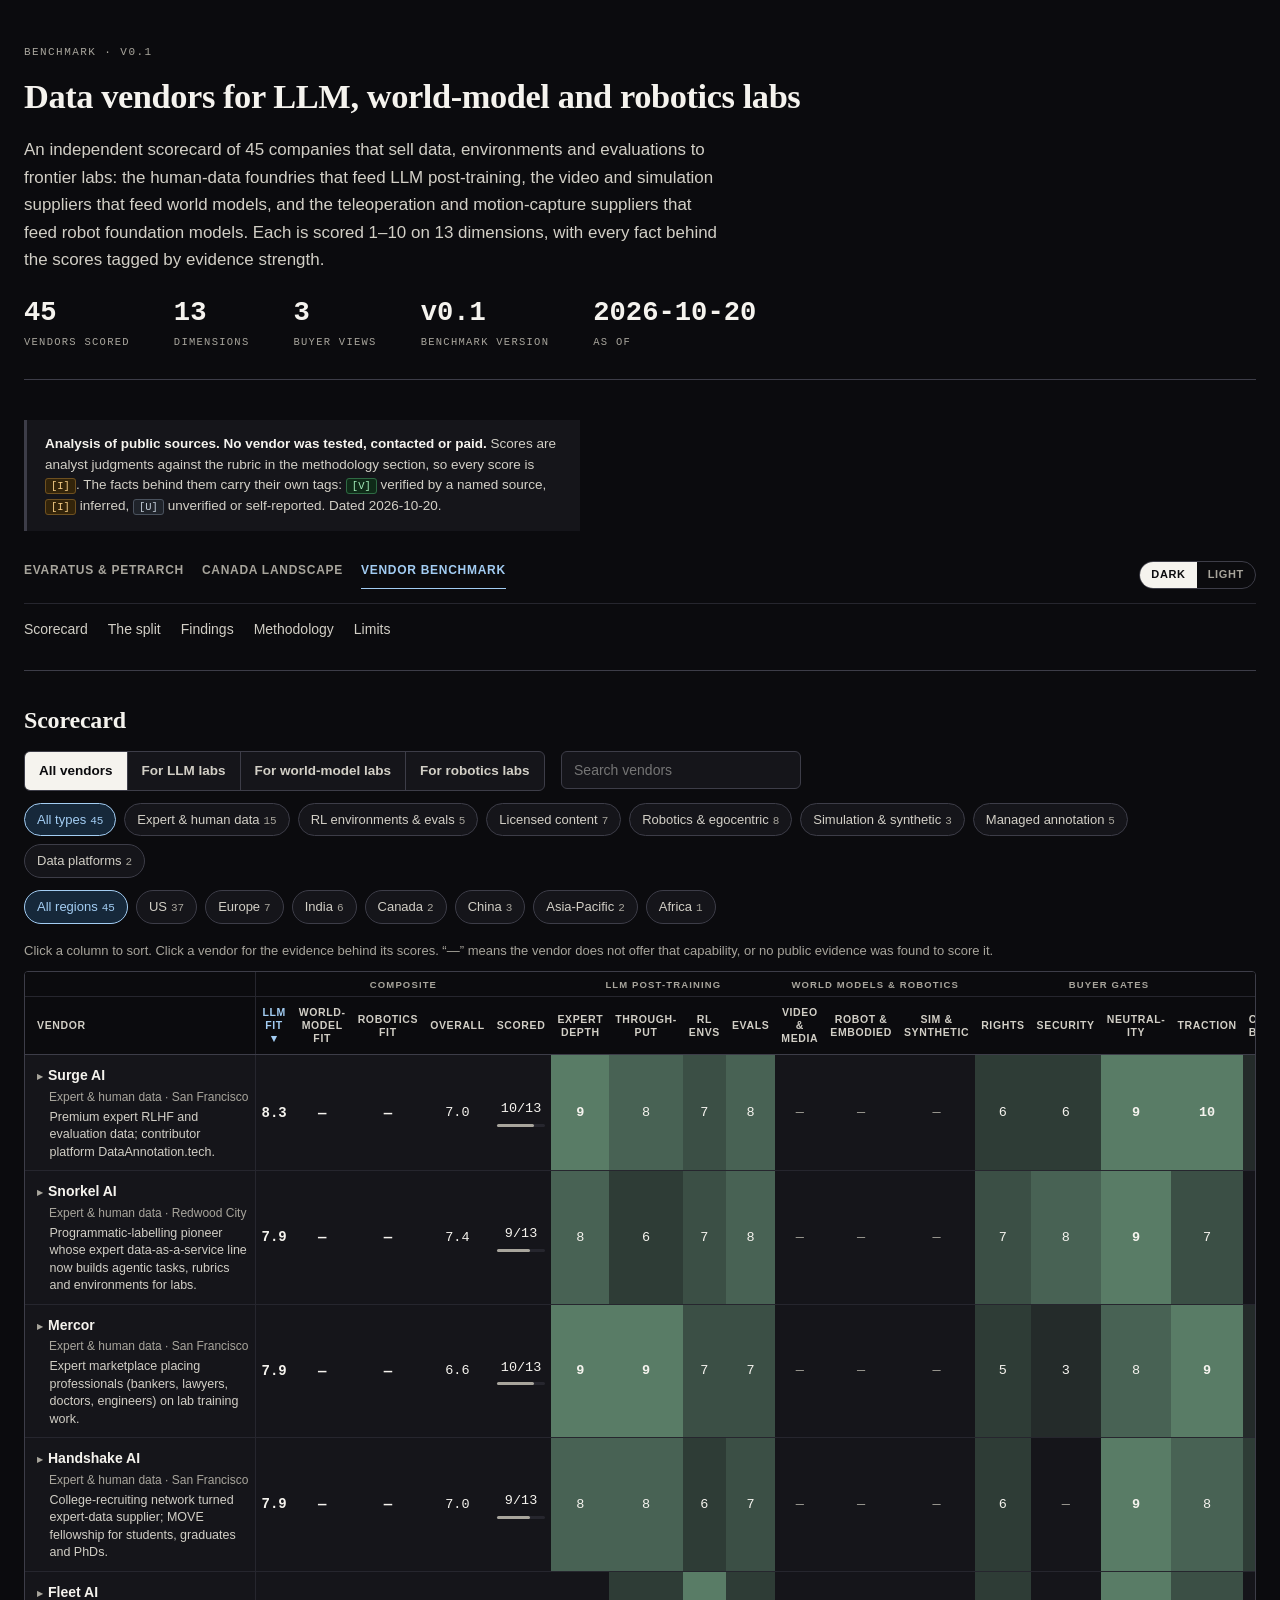
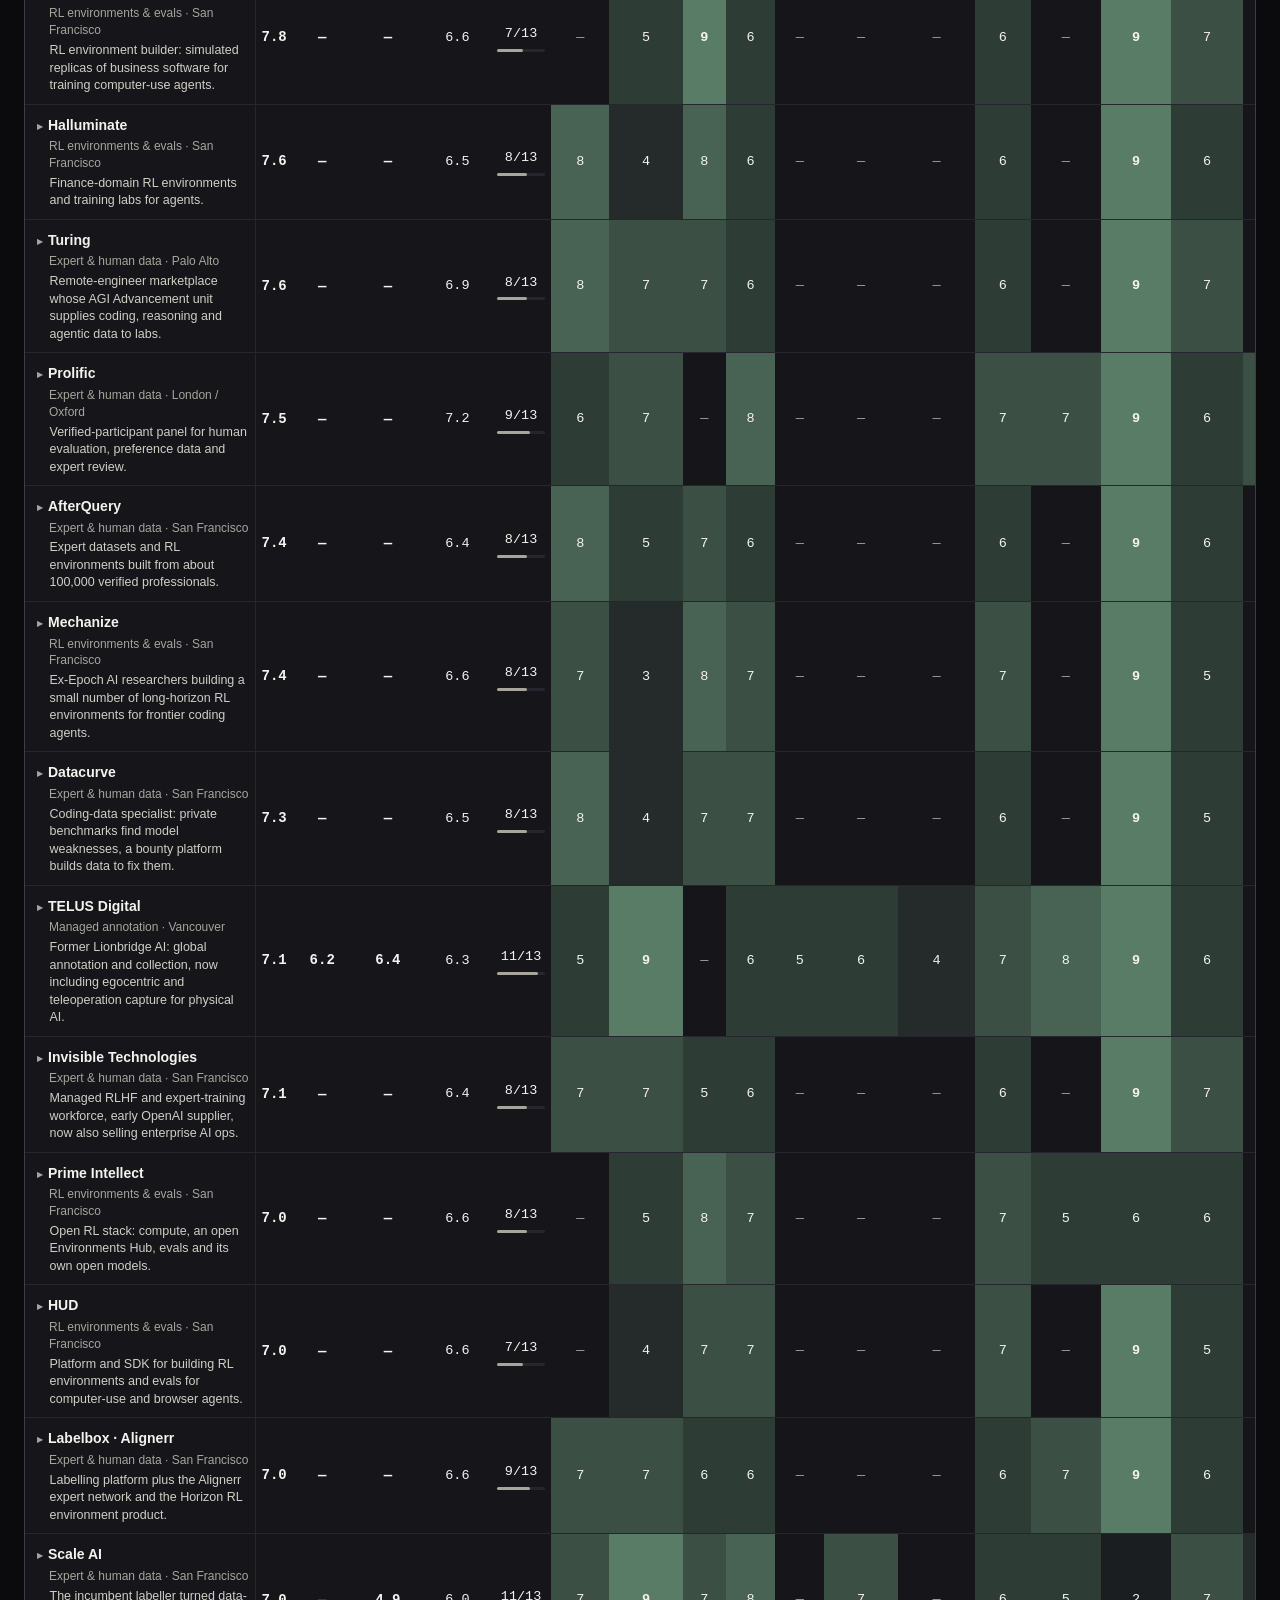
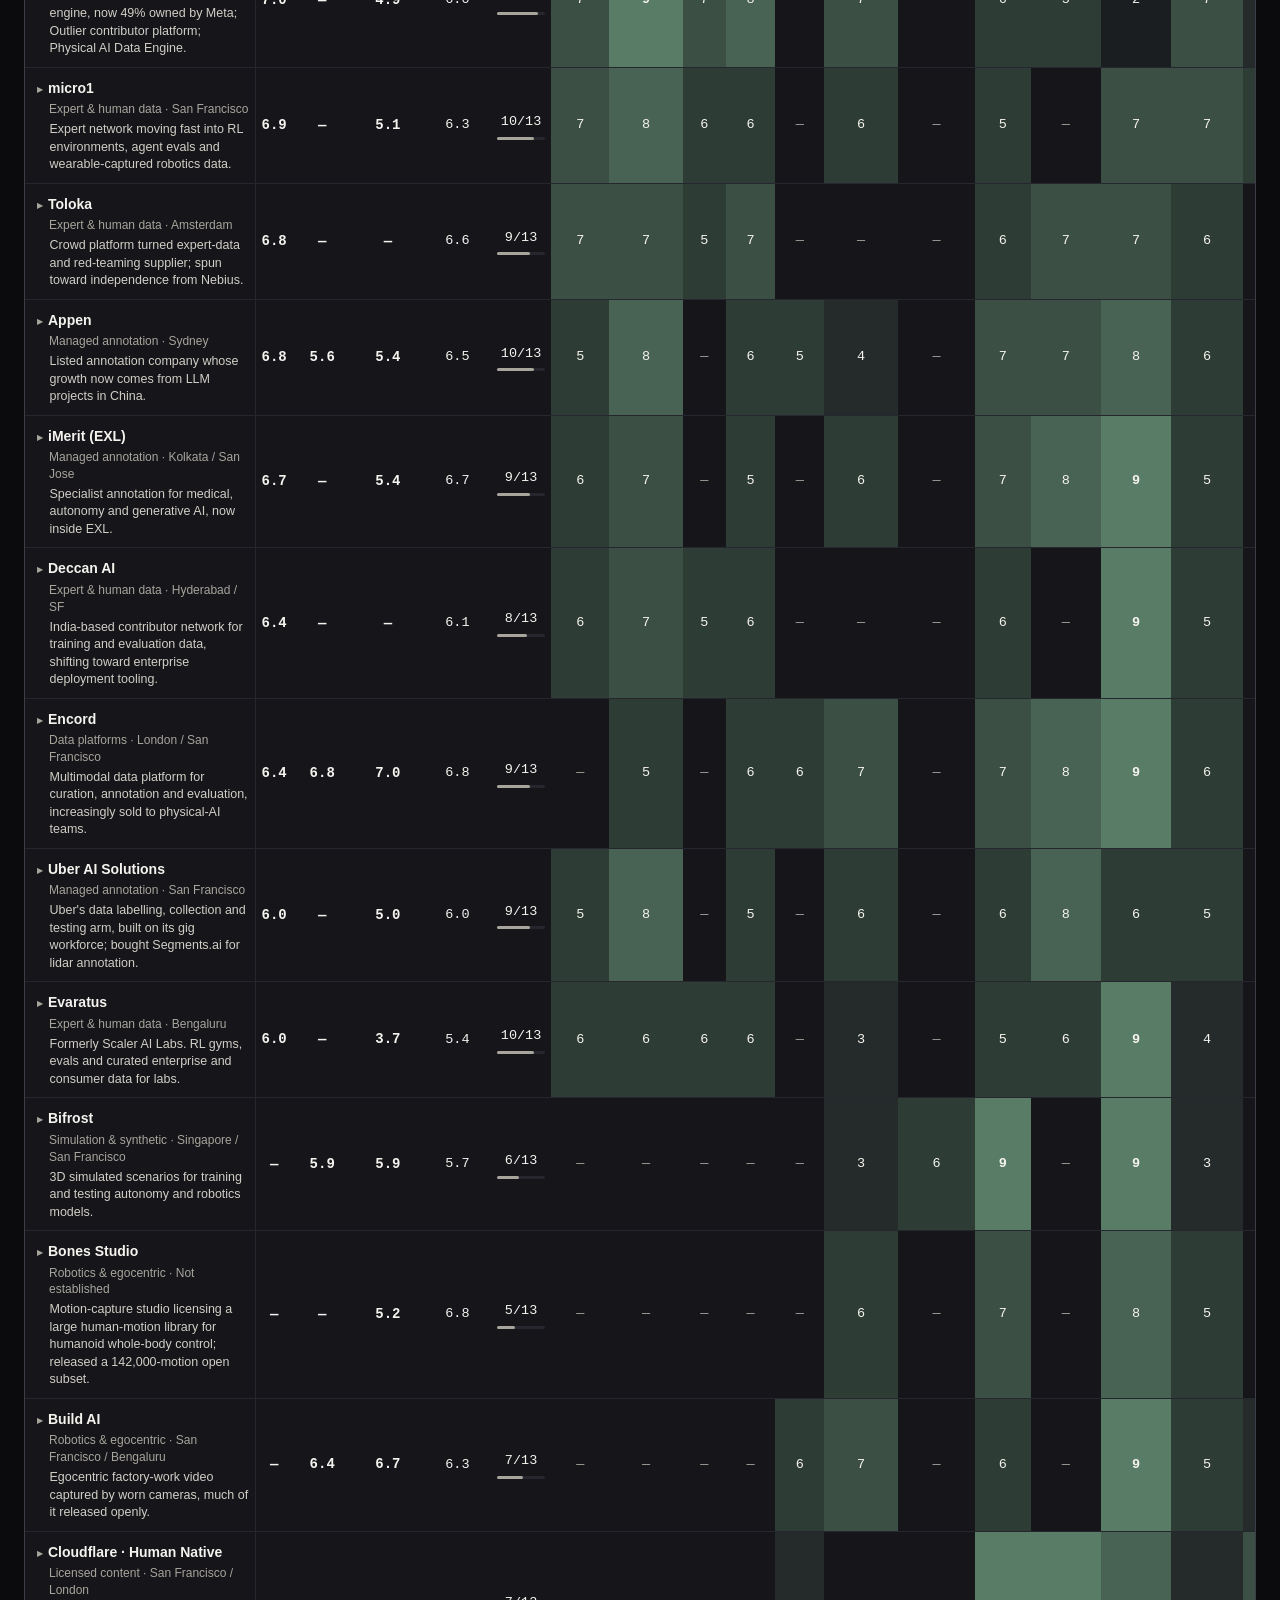
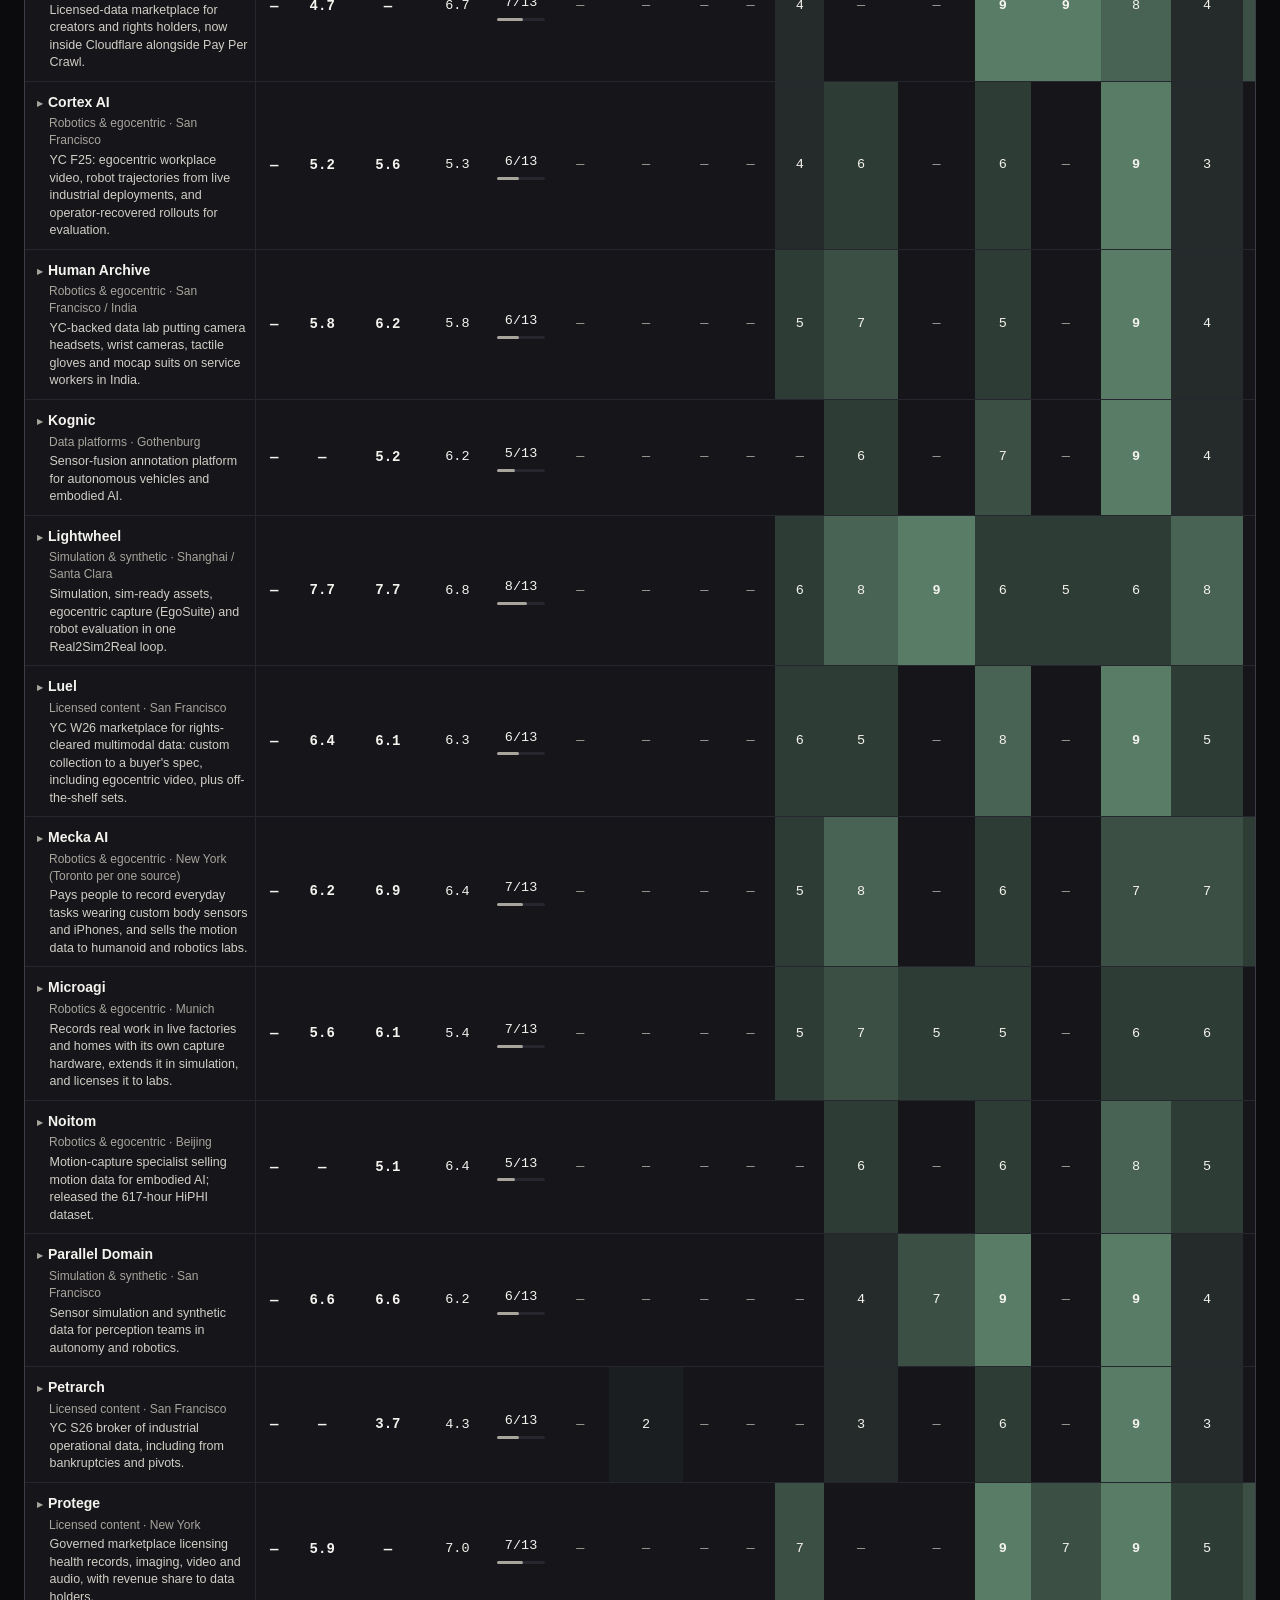
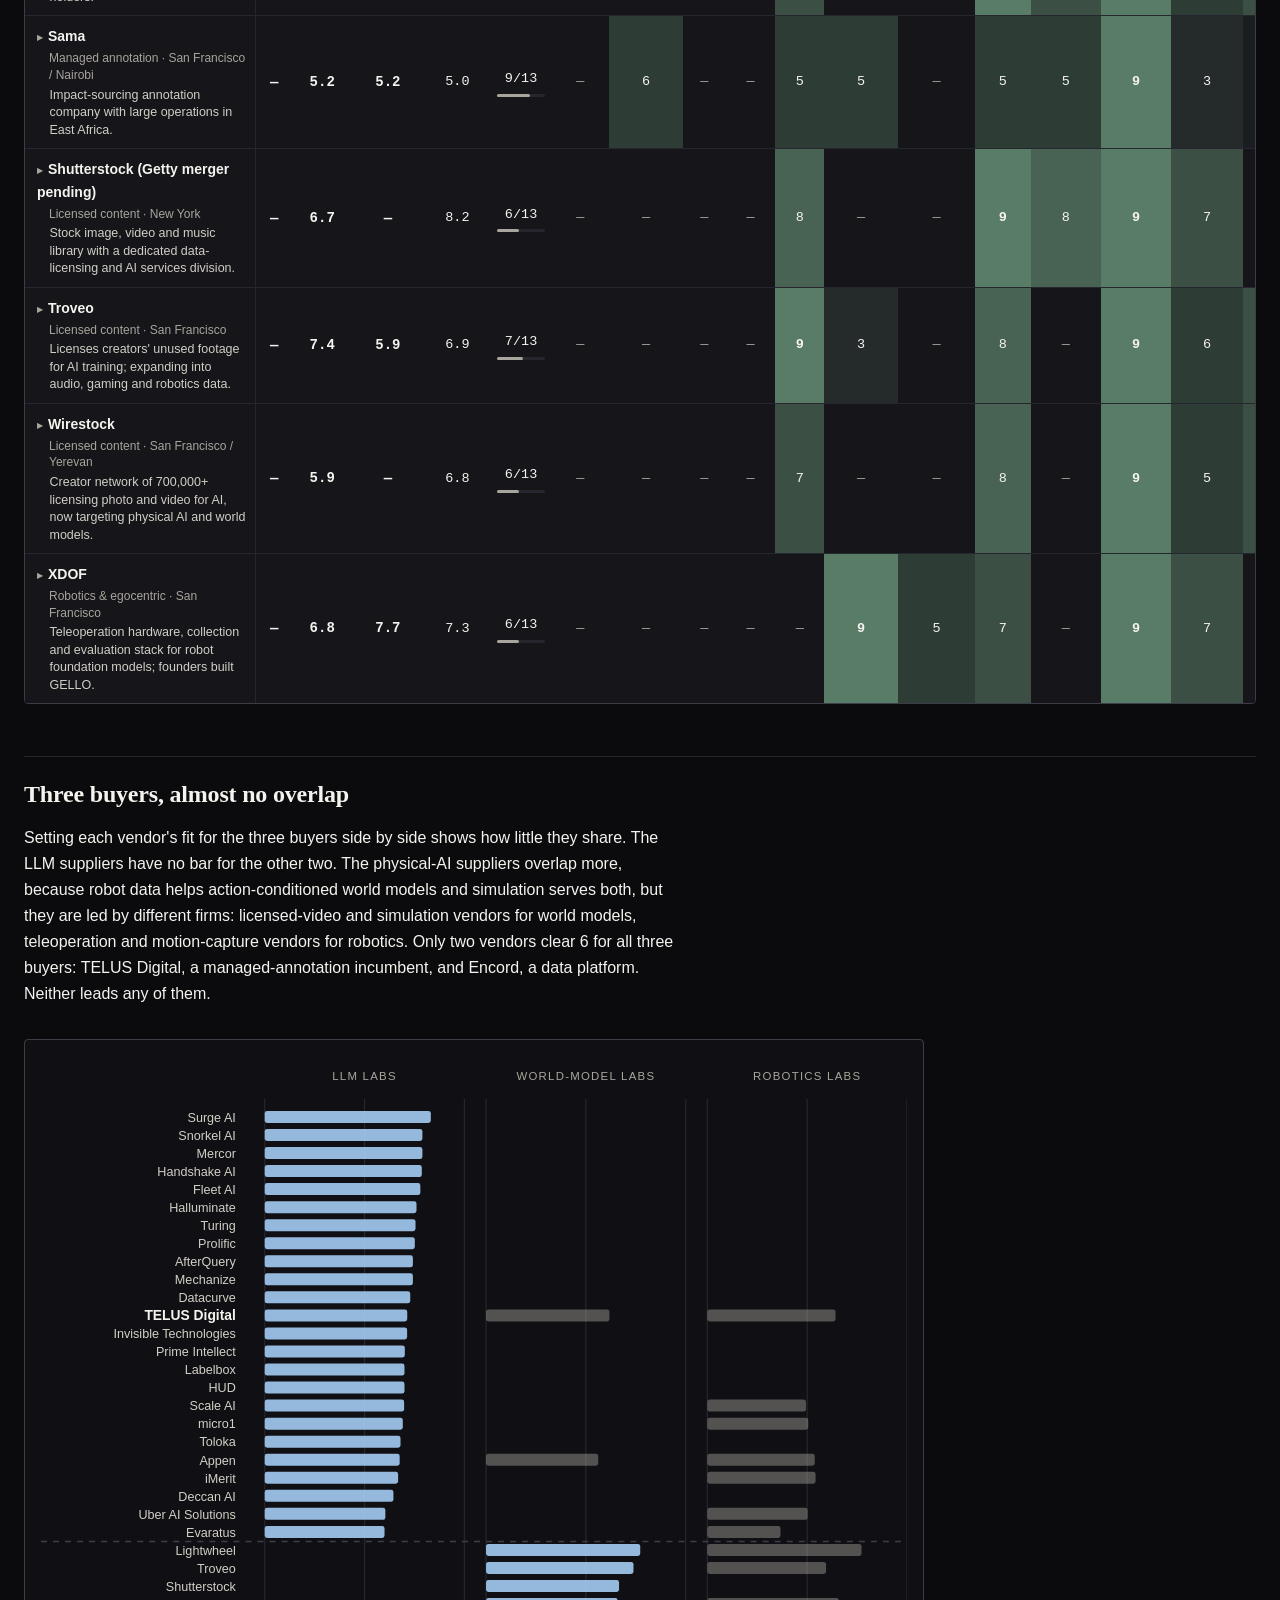
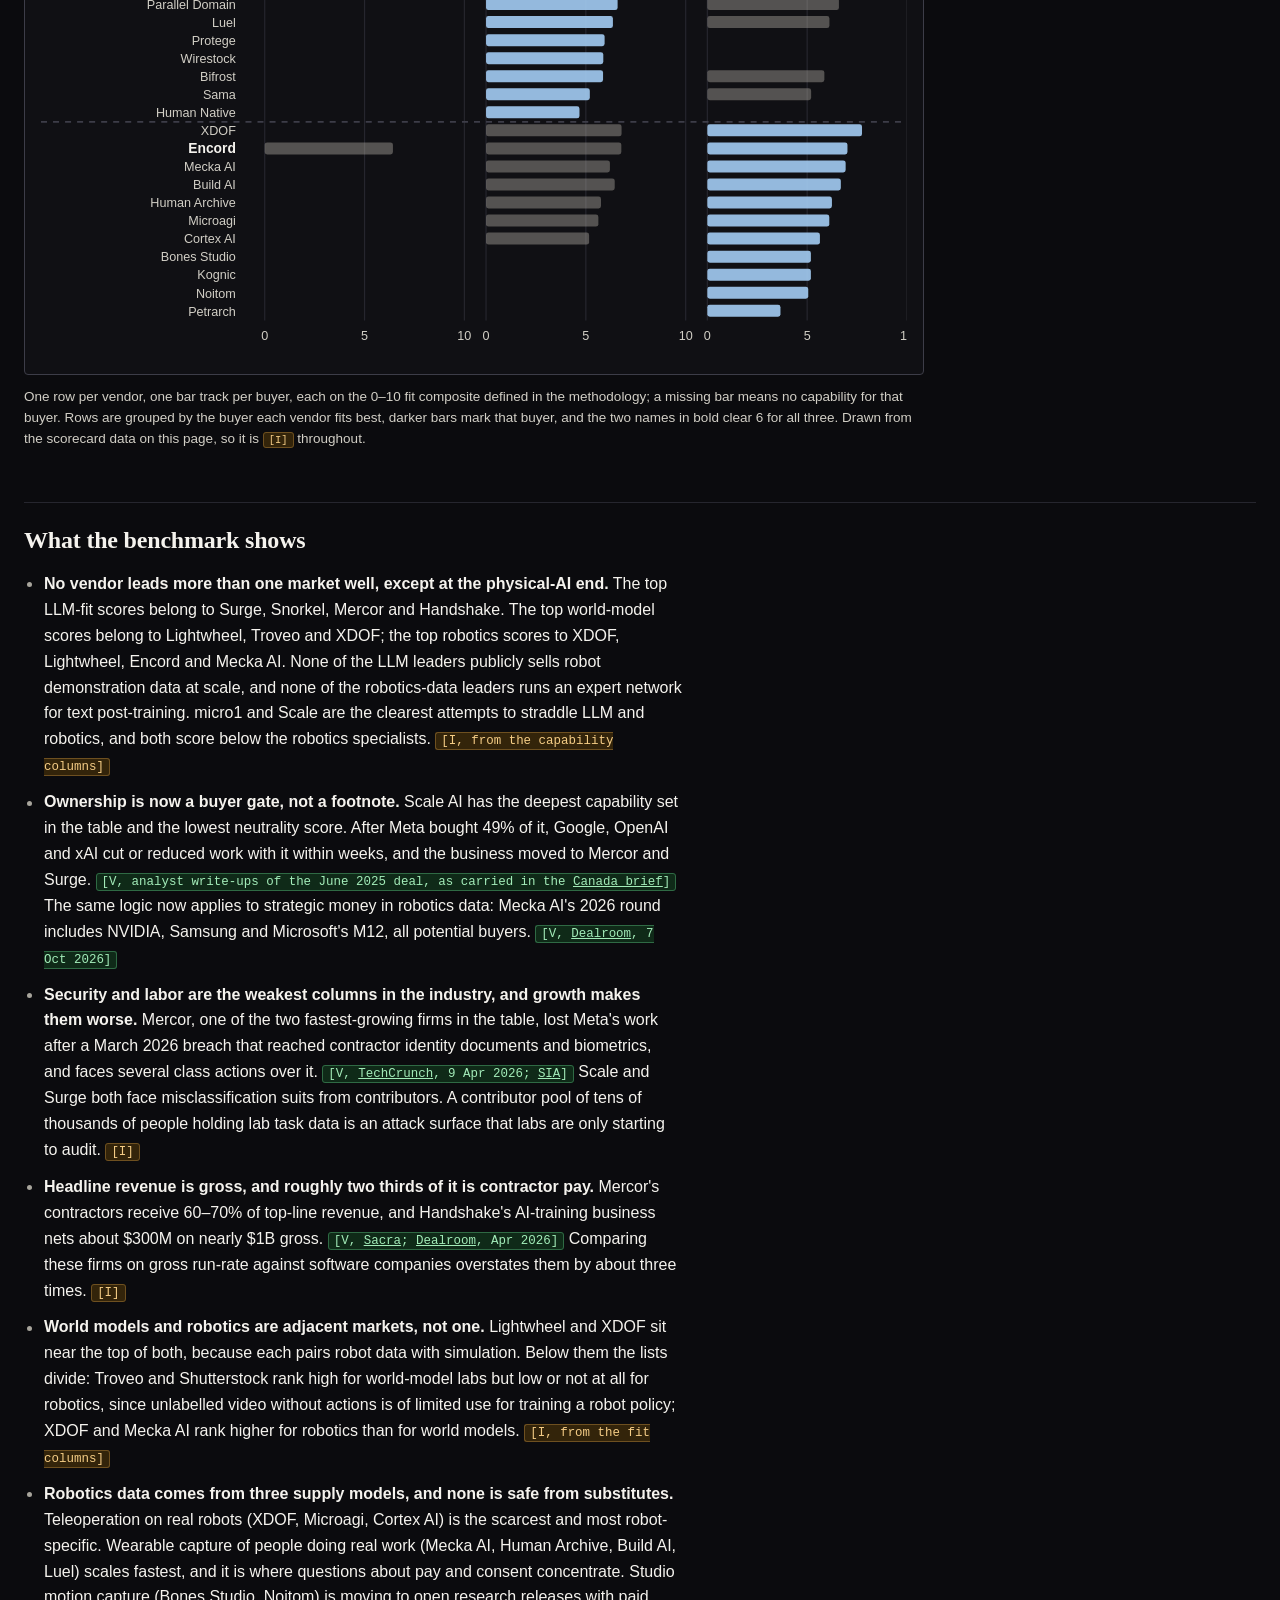
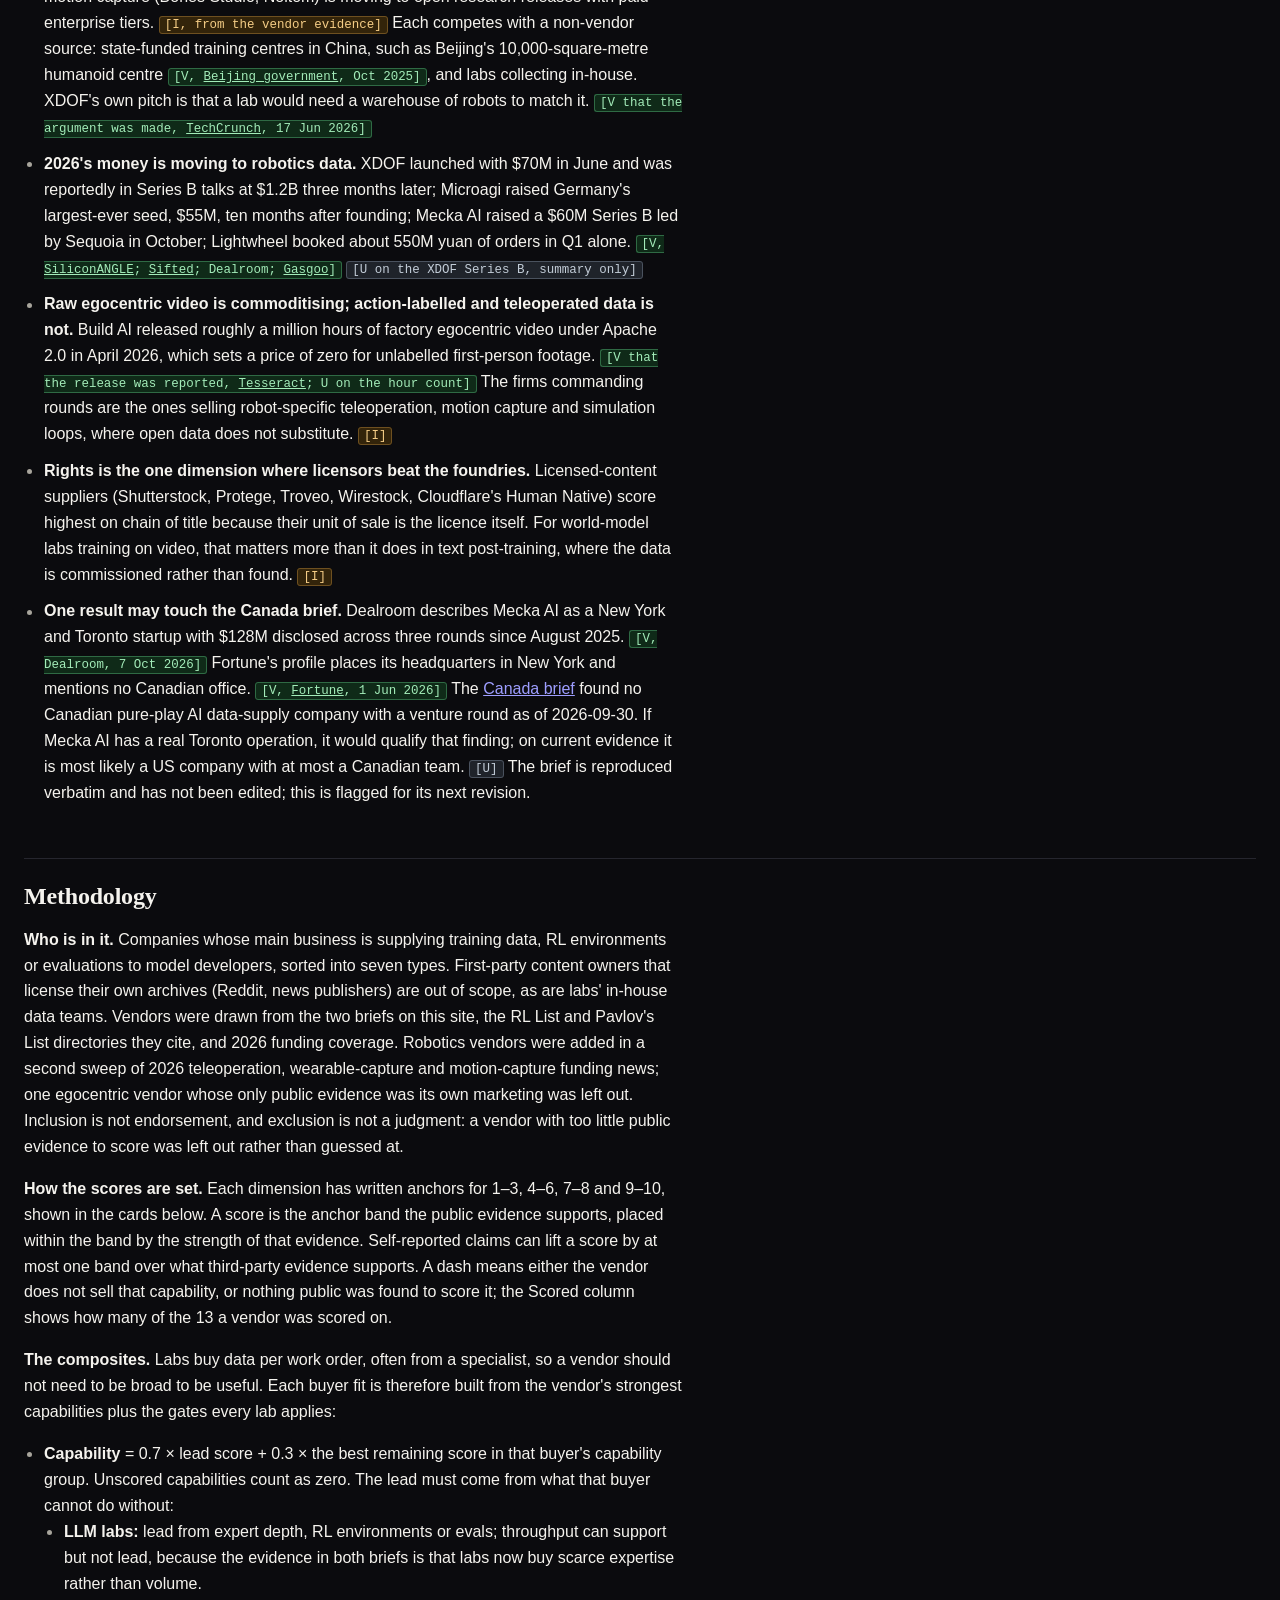
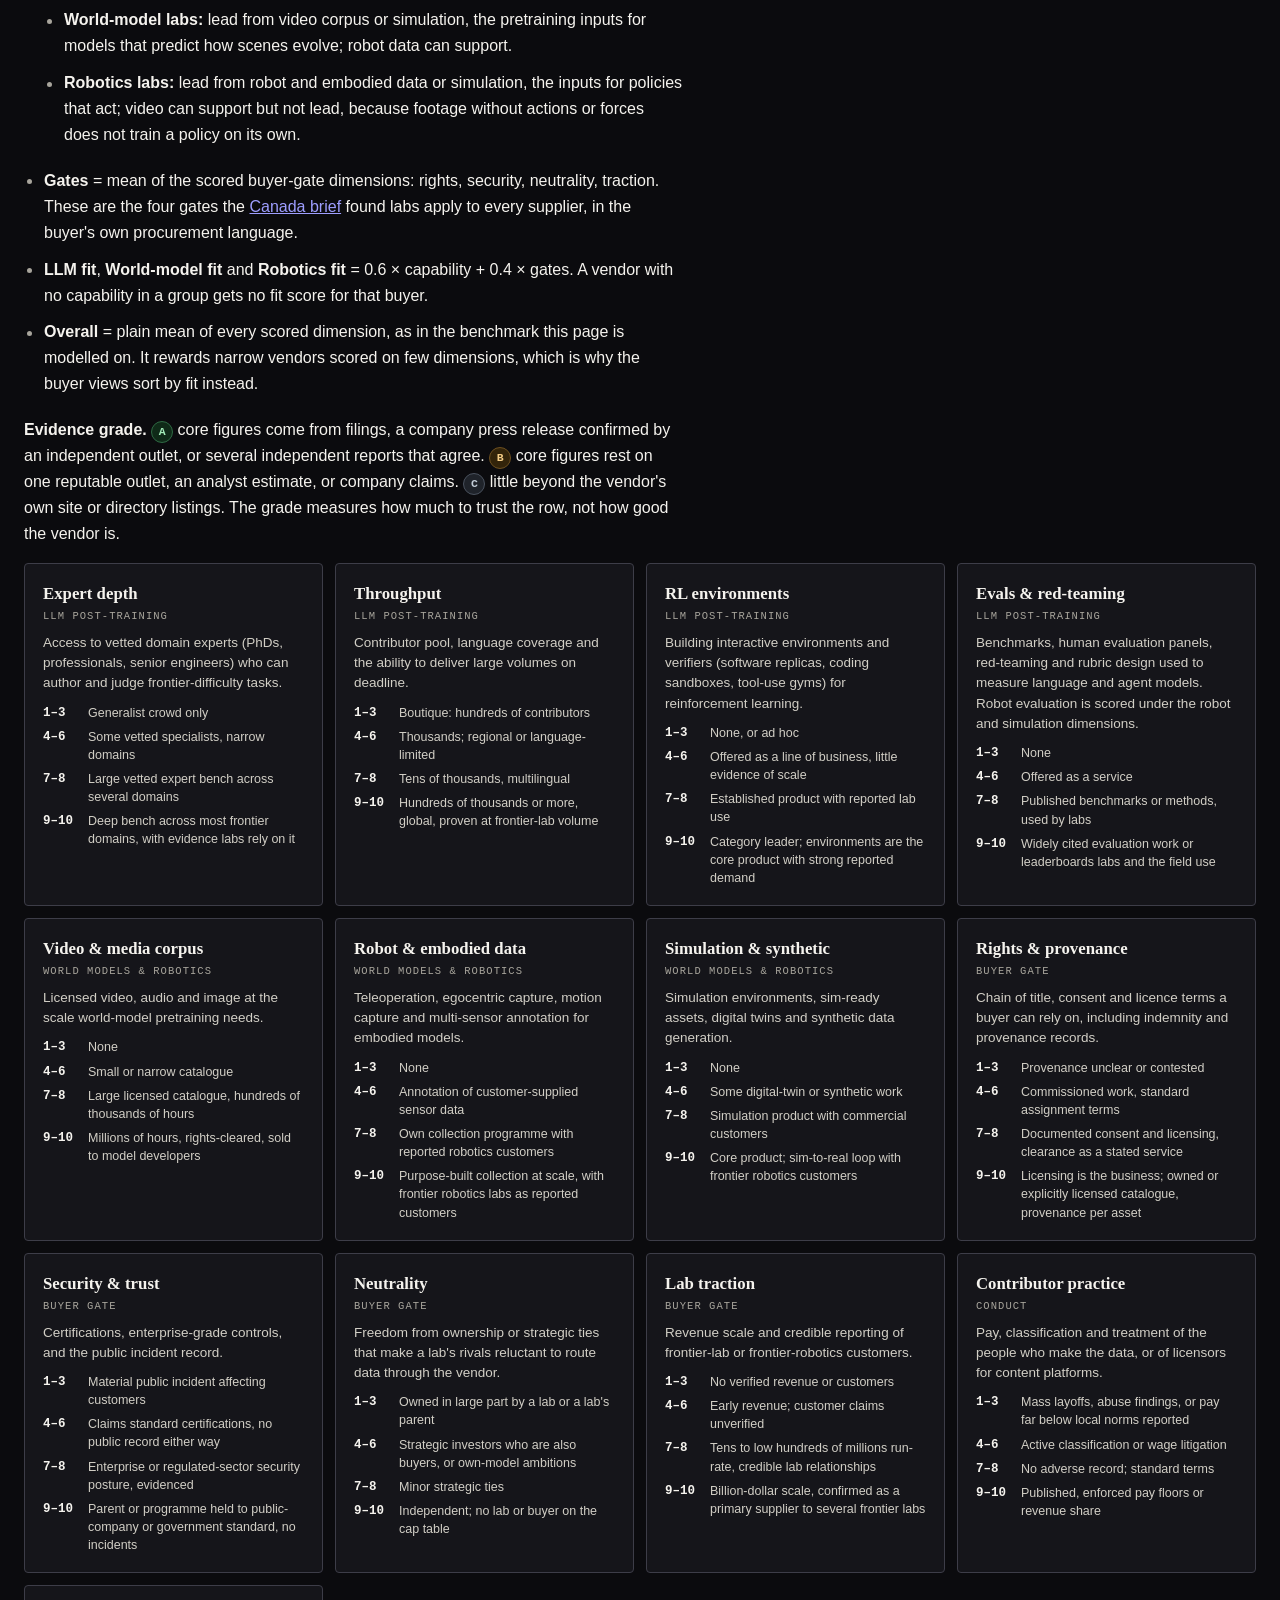
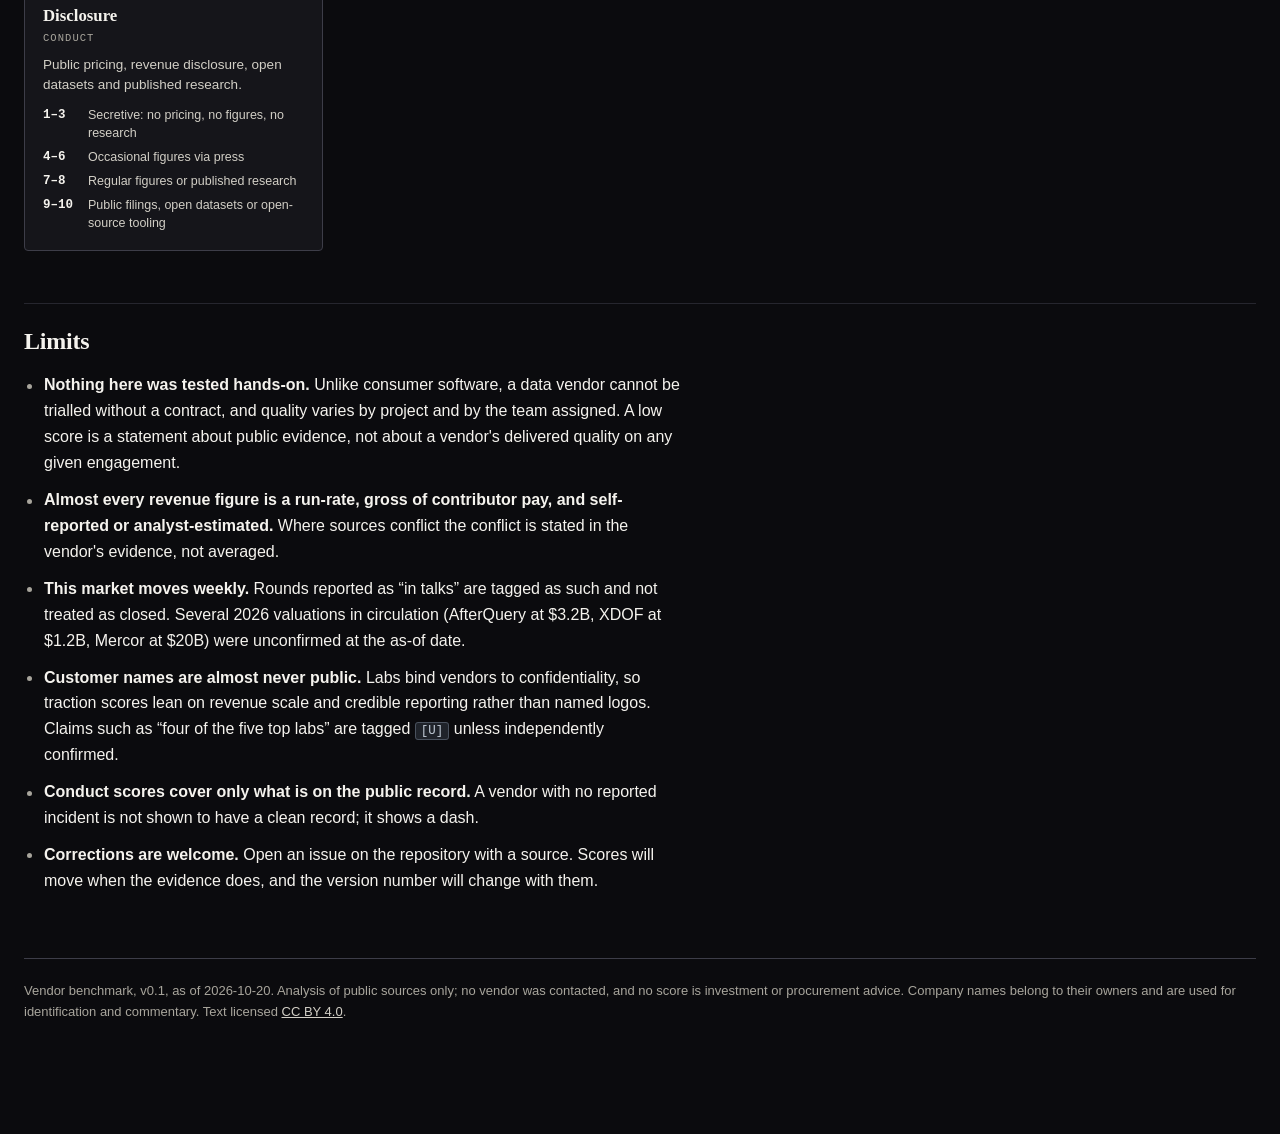
==== commit 76e14637: "feat: add a dark/light theme picker and raise dark-theme contrast Restores the light palette as an o" ====
--- a/docs/benchmark.html
+++ b/docs/benchmark.html
@@ -5,6 +5,8 @@
 <meta name="viewport" content="width=device-width, initial-scale=1">
 <title>Data Vendor Benchmark</title>
 <meta name="description" content="An evidence-tagged benchmark of 45 data vendors that supply frontier LLM labs, world-model labs and robotics labs, scored on 13 dimensions. Analysis of public sources, 2026-10-20.">
+<script>try{if(localStorage.getItem("theme")==="light")document.documentElement.setAttribute("data-theme","light")}catch(e){}</script>
+<script src="./assets/theme.js" defer></script>
 <link rel="stylesheet" href="./assets/style.css">
 </head>
 <body>
--- a/docs/assets/style.css
+++ b/docs/assets/style.css
@@ -2,6 +2,37 @@
    Static stylesheet. No frameworks, no CDN, no webfonts, no trackers. */
 
 :root {
+  /* Two themes. Dark is the default; a visitor's choice from the picker
+     is stored and applied as data-theme on <html> before first paint. */
+  color-scheme: dark;
+
+  --bg:        #0b0b0e;
+  --surface:   #15151a;
+  --ink:       #f5f3ee;
+  --ink-soft:  #d2cfc6;
+  --ink-faint: #a8a59c;
+  --rule:      #3d3d48;
+  --rule-soft: #26262e;
+
+  --v-bg: #0f2a18;  --v-fg: #a3ecb9;  --v-br: #2f6a44;
+  --i-bg: #33240a;  --i-fg: #f5cd86;  --i-br: #6e5020;
+  --u-bg: #1f232a;  --u-fg: #c3cdd8;  --u-br: #4a525e;
+
+  --accent:     #a3cdf3;
+  --accent-bg:  #16283a;
+  --accent-br:  #3f6890;
+  --diagram-bg: #101014;
+
+  --serif: "Iowan Old Style", "Palatino Linotype", Palatino, Charter, Georgia, "Times New Roman", serif;
+  --sans:  -apple-system, BlinkMacSystemFont, "Segoe UI", Roboto, "Helvetica Neue", Arial, sans-serif;
+  --mono:  ui-monospace, SFMono-Regular, "SF Mono", Menlo, Consolas, "Liberation Mono", monospace;
+
+  --measure: 74ch;
+}
+
+:root[data-theme="light"] {
+  color-scheme: light;
+
   --bg:        #faf9f6;
   --surface:   #ffffff;
   --ink:       #1a1a18;
@@ -14,27 +45,10 @@
   --i-bg: #fbf0dc;  --i-fg: #7a4e12;  --i-br: #ebd6ae;
   --u-bg: #eceef1;  --u-fg: #4b555f;  --u-br: #d3d8de;
 
-  --serif: "Iowan Old Style", "Palatino Linotype", Palatino, Charter, Georgia, "Times New Roman", serif;
-  --sans:  -apple-system, BlinkMacSystemFont, "Segoe UI", Roboto, "Helvetica Neue", Arial, sans-serif;
-  --mono:  ui-monospace, SFMono-Regular, "SF Mono", Menlo, Consolas, "Liberation Mono", monospace;
-
-  --measure: 74ch;
-}
-
-@media (prefers-color-scheme: dark) {
-  :root {
-    --bg:        #16161a;
-    --surface:   #1d1d22;
-    --ink:       #e8e6e0;
-    --ink-soft:  #b6b3aa;
-    --ink-faint: #8b8880;
-    --rule:      #33333b;
-    --rule-soft: #26262d;
-
-    --v-bg: #16301f;  --v-fg: #8fd3a5;  --v-br: #2b5237;
-    --i-bg: #33260f;  --i-fg: #e8bd72;  --i-br: #574021;
-    --u-bg: #24272c;  --u-fg: #a8b2bd;  --u-br: #3b414a;
-  }
+  --accent:     #2f5d8a;
+  --accent-bg:  #e8eff6;
+  --accent-br:  #b7cde1;
+  --diagram-bg: #ffffff;
 }
 
 * { box-sizing: border-box; }
@@ -356,22 +370,6 @@
 .ref-U { background: var(--u-bg); color: var(--u-fg); border-color: var(--u-br); }
 
 /* ================= figures and inline SVG diagrams ================= */
-
-:root {
-  --accent:      #2f5d8a;
-  --accent-bg:   #e8eff6;
-  --accent-br:   #b7cde1;
-  --diagram-bg:  #ffffff;
-}
-
-@media (prefers-color-scheme: dark) {
-  :root {
-    --accent:     #8fb8de;
-    --accent-bg:  #1b2a38;
-    --accent-br:  #35536e;
-    --diagram-bg: #1a1a1f;
-  }
-}
 
 .fig {
   margin: 32px 0 34px;
@@ -704,3 +702,45 @@
 
 /* Figures on the wide benchmark page stay at a readable width. */
 .wrap-wide .fig { width: auto; max-width: 900px; margin-left: 0; }
+
+/* Printing puts the page on white paper, so print uses the light palette. */
+@media print {
+  :root {
+    color-scheme: light;
+    --bg: #ffffff;  --surface: #ffffff;
+    --ink: #1a1a18; --ink-soft: #4a4a45; --ink-faint: #75746c;
+    --rule: #e2e0d8; --rule-soft: #eceae3;
+    --v-bg: #e6f2e9;  --v-fg: #1f5b34;  --v-br: #bcdcc6;
+    --i-bg: #fbf0dc;  --i-fg: #7a4e12;  --i-br: #ebd6ae;
+    --u-bg: #eceef1;  --u-fg: #4b555f;  --u-br: #d3d8de;
+    --accent: #2f5d8a; --accent-bg: #e8eff6; --accent-br: #b7cde1;
+    --diagram-bg: #ffffff;
+  }
+}
+
+/* ---- theme picker (injected into the brief switcher by theme.js) ---- */
+
+.theme-picker {
+  margin-left: auto;
+  display: inline-flex;
+  border: 1px solid var(--rule);
+  border-radius: 999px;
+  overflow: hidden;
+  align-self: center;
+}
+.theme-picker button {
+  font: inherit;
+  font-size: 11px;
+  font-weight: 600;
+  letter-spacing: 0.06em;
+  text-transform: uppercase;
+  border: 0;
+  background: transparent;
+  color: var(--ink-faint);
+  padding: 4px 11px;
+  cursor: pointer;
+}
+.theme-picker button[aria-pressed="true"] { background: var(--ink); color: var(--bg); }
+.theme-picker button:focus-visible { outline: 2px solid var(--accent); outline-offset: -2px; }
+
+@media print { .theme-picker { display: none; } }
